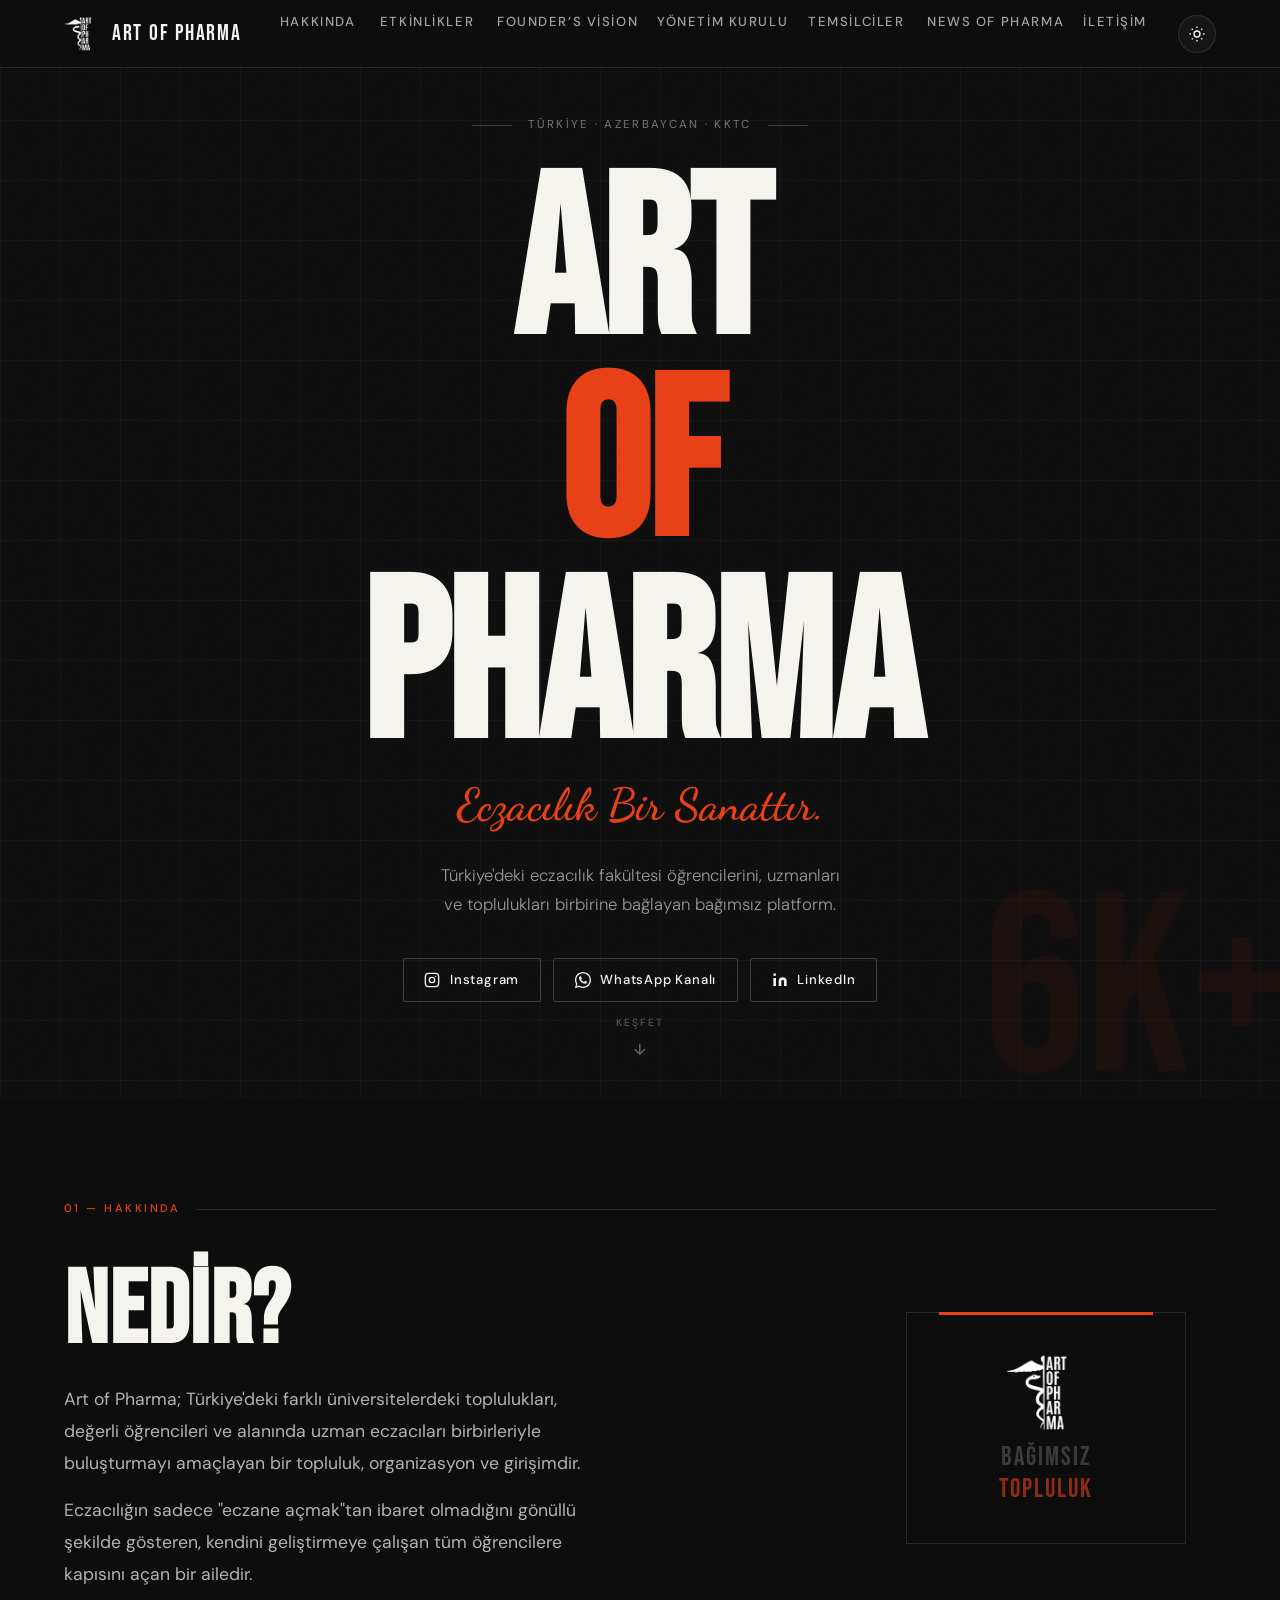
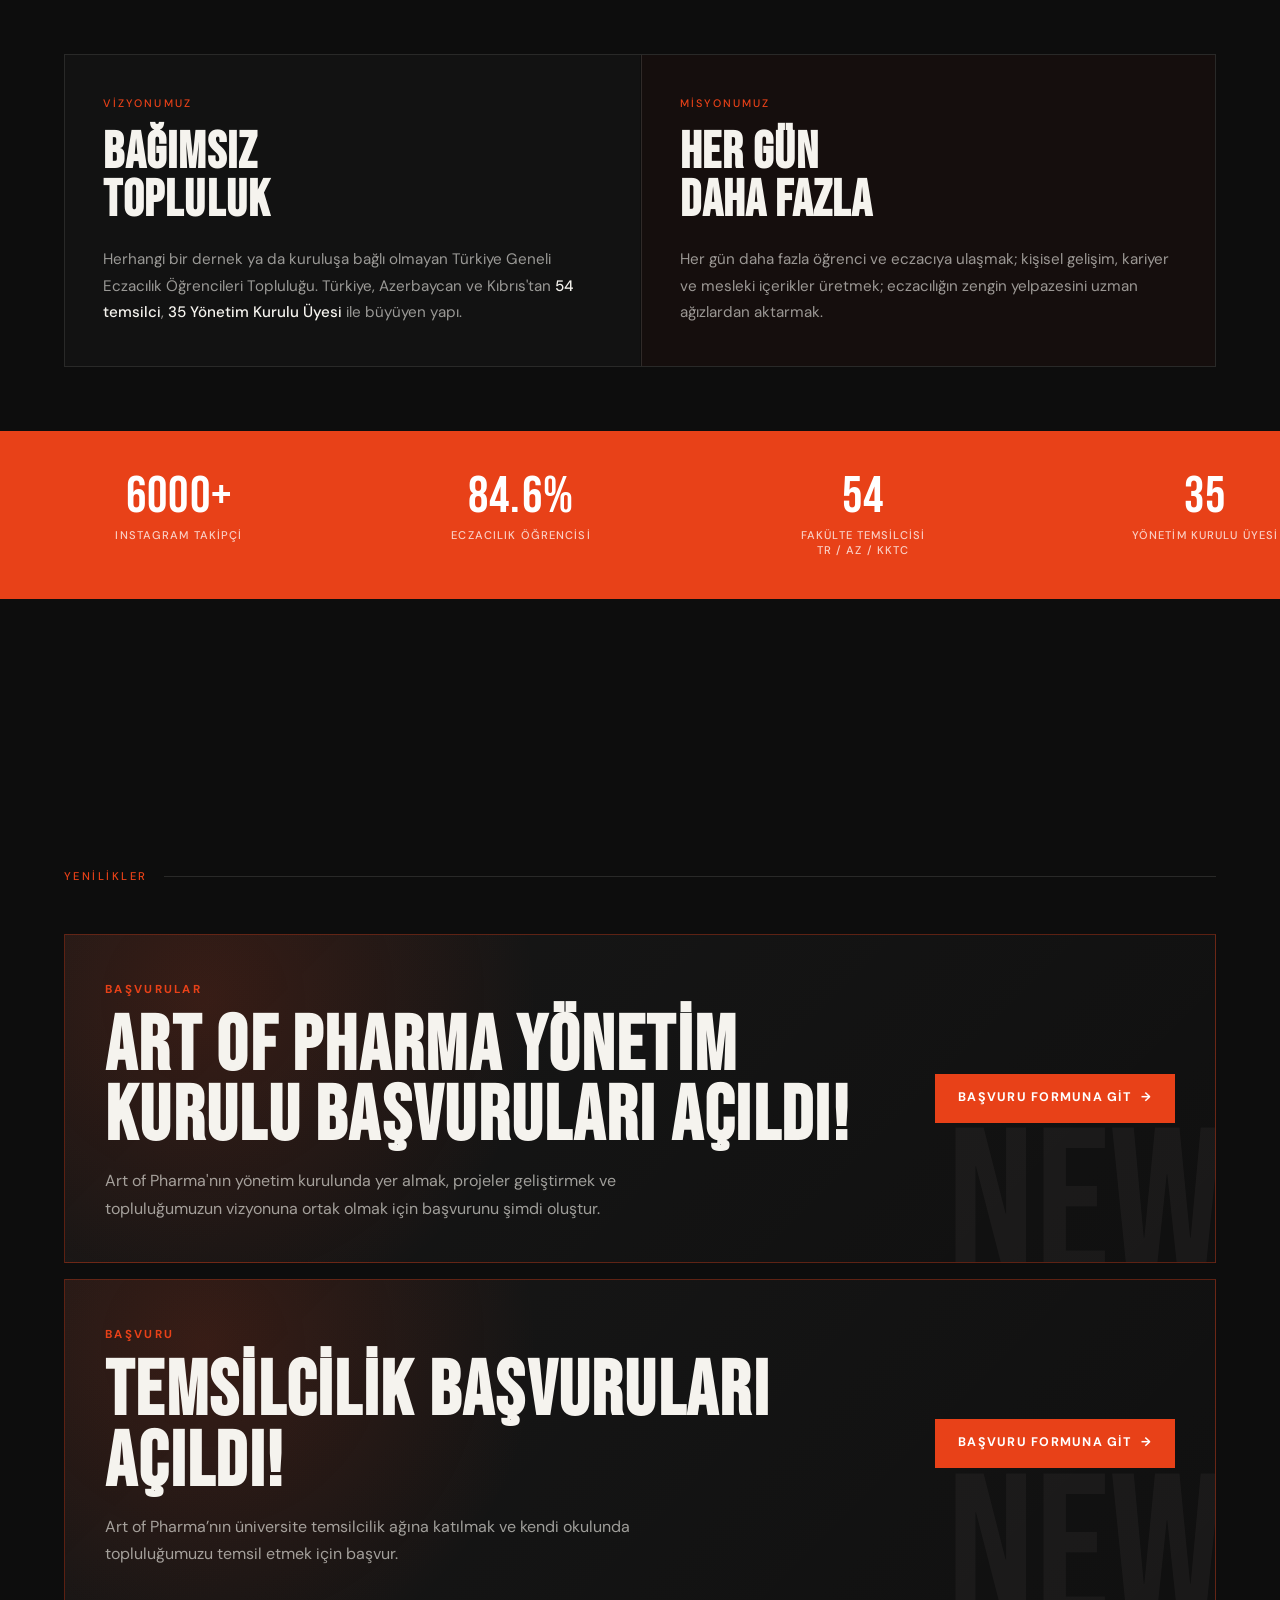
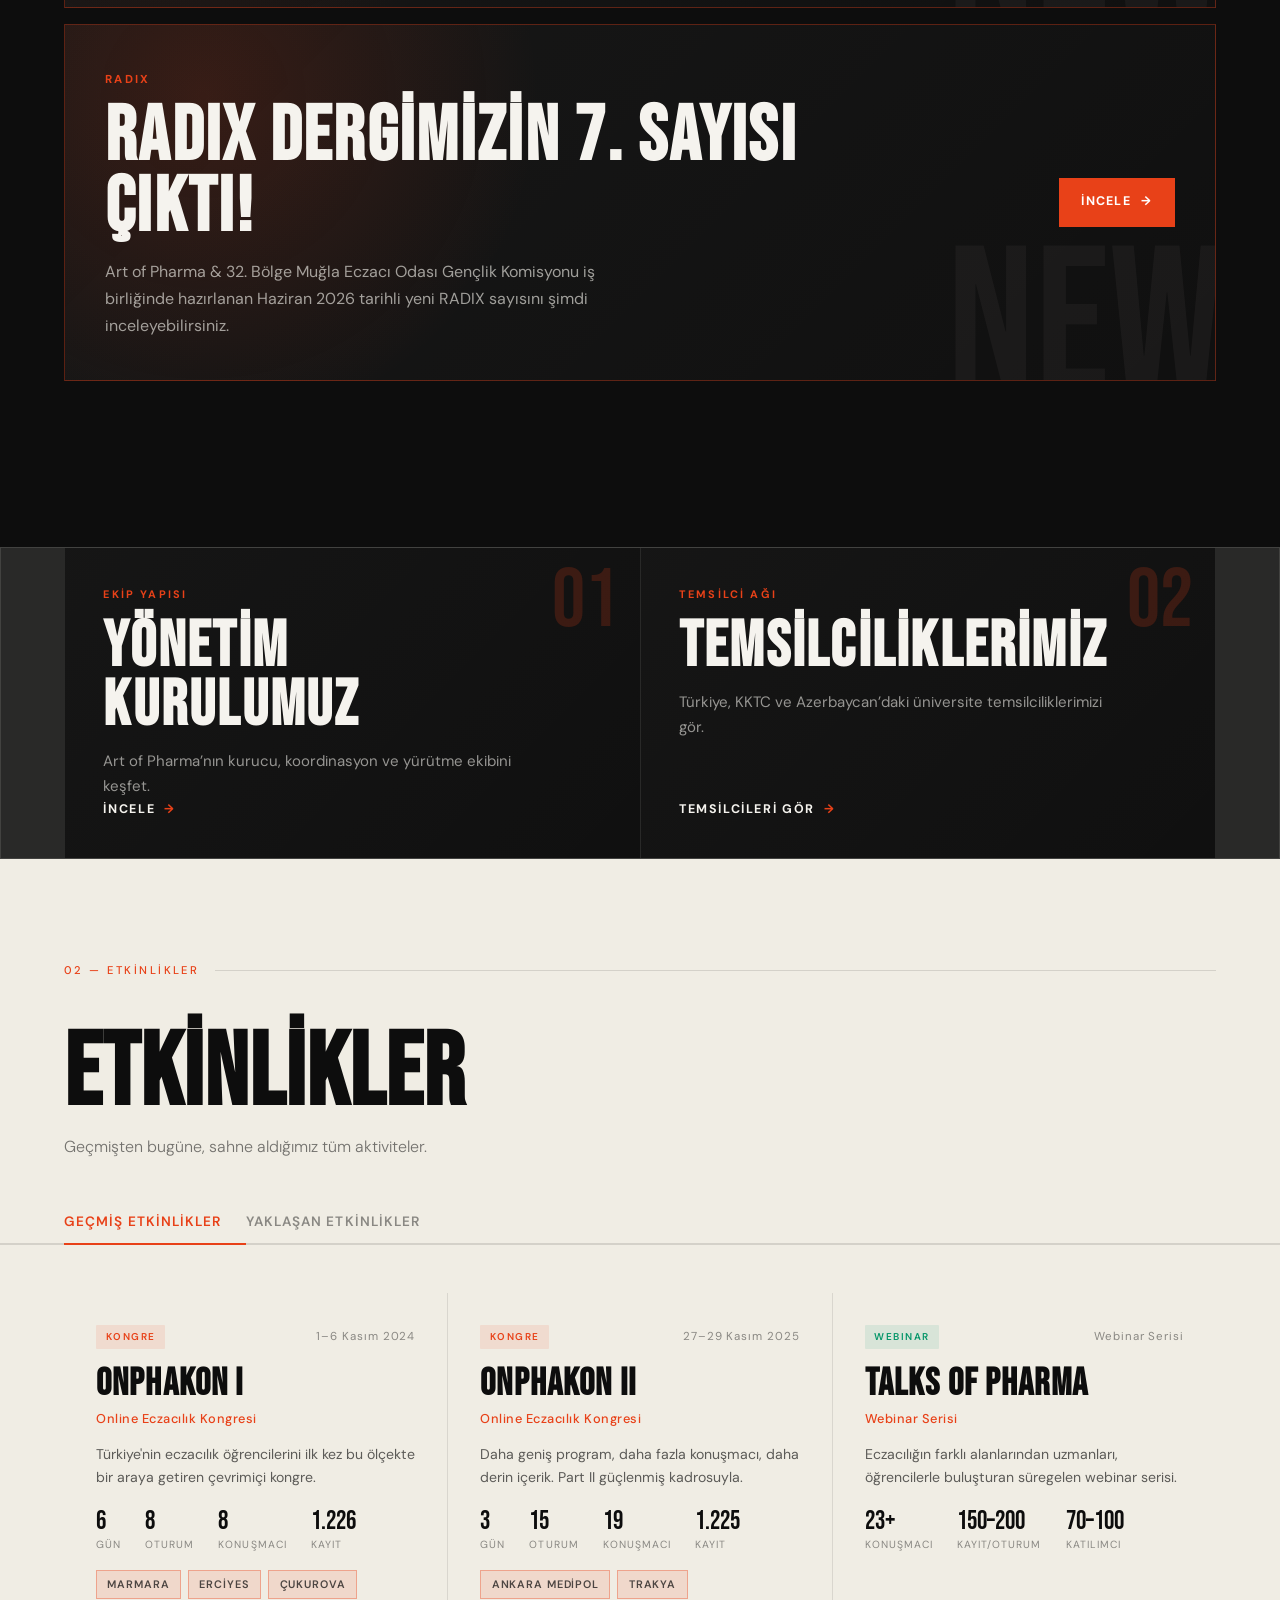
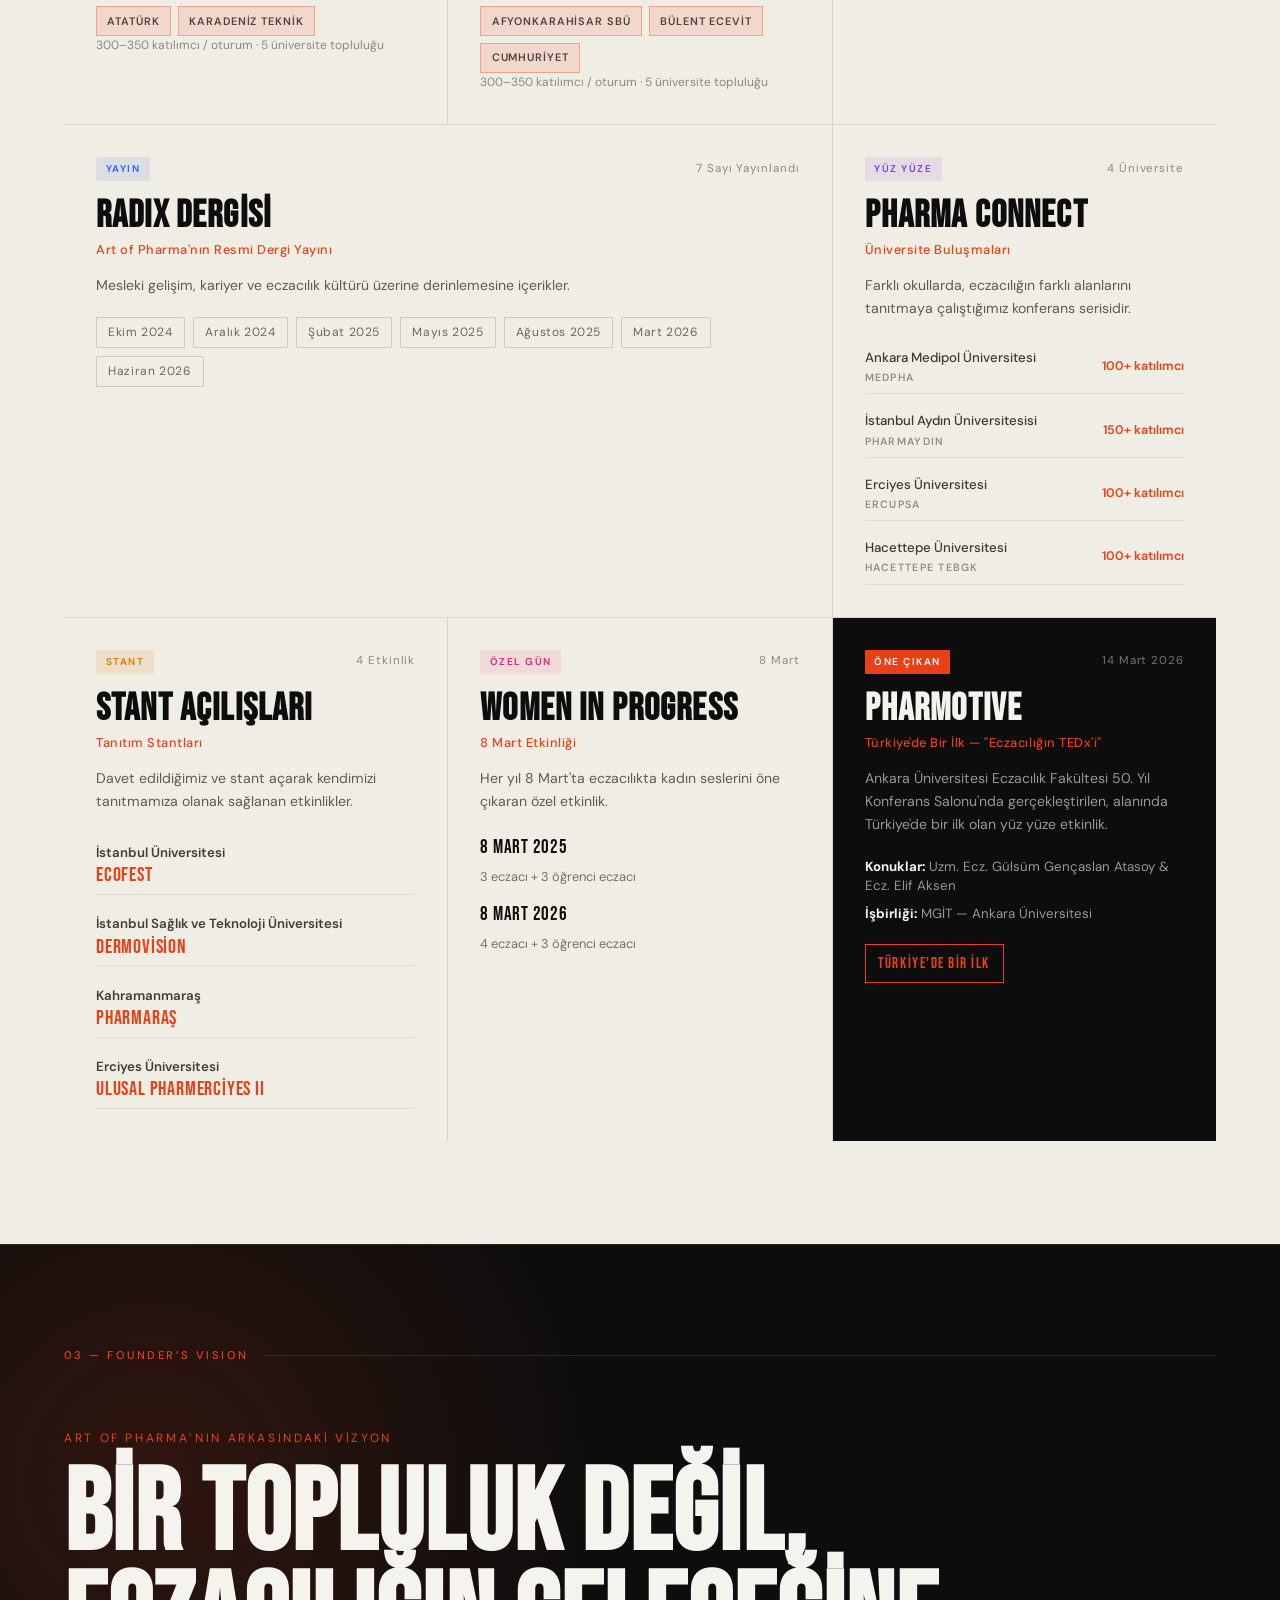
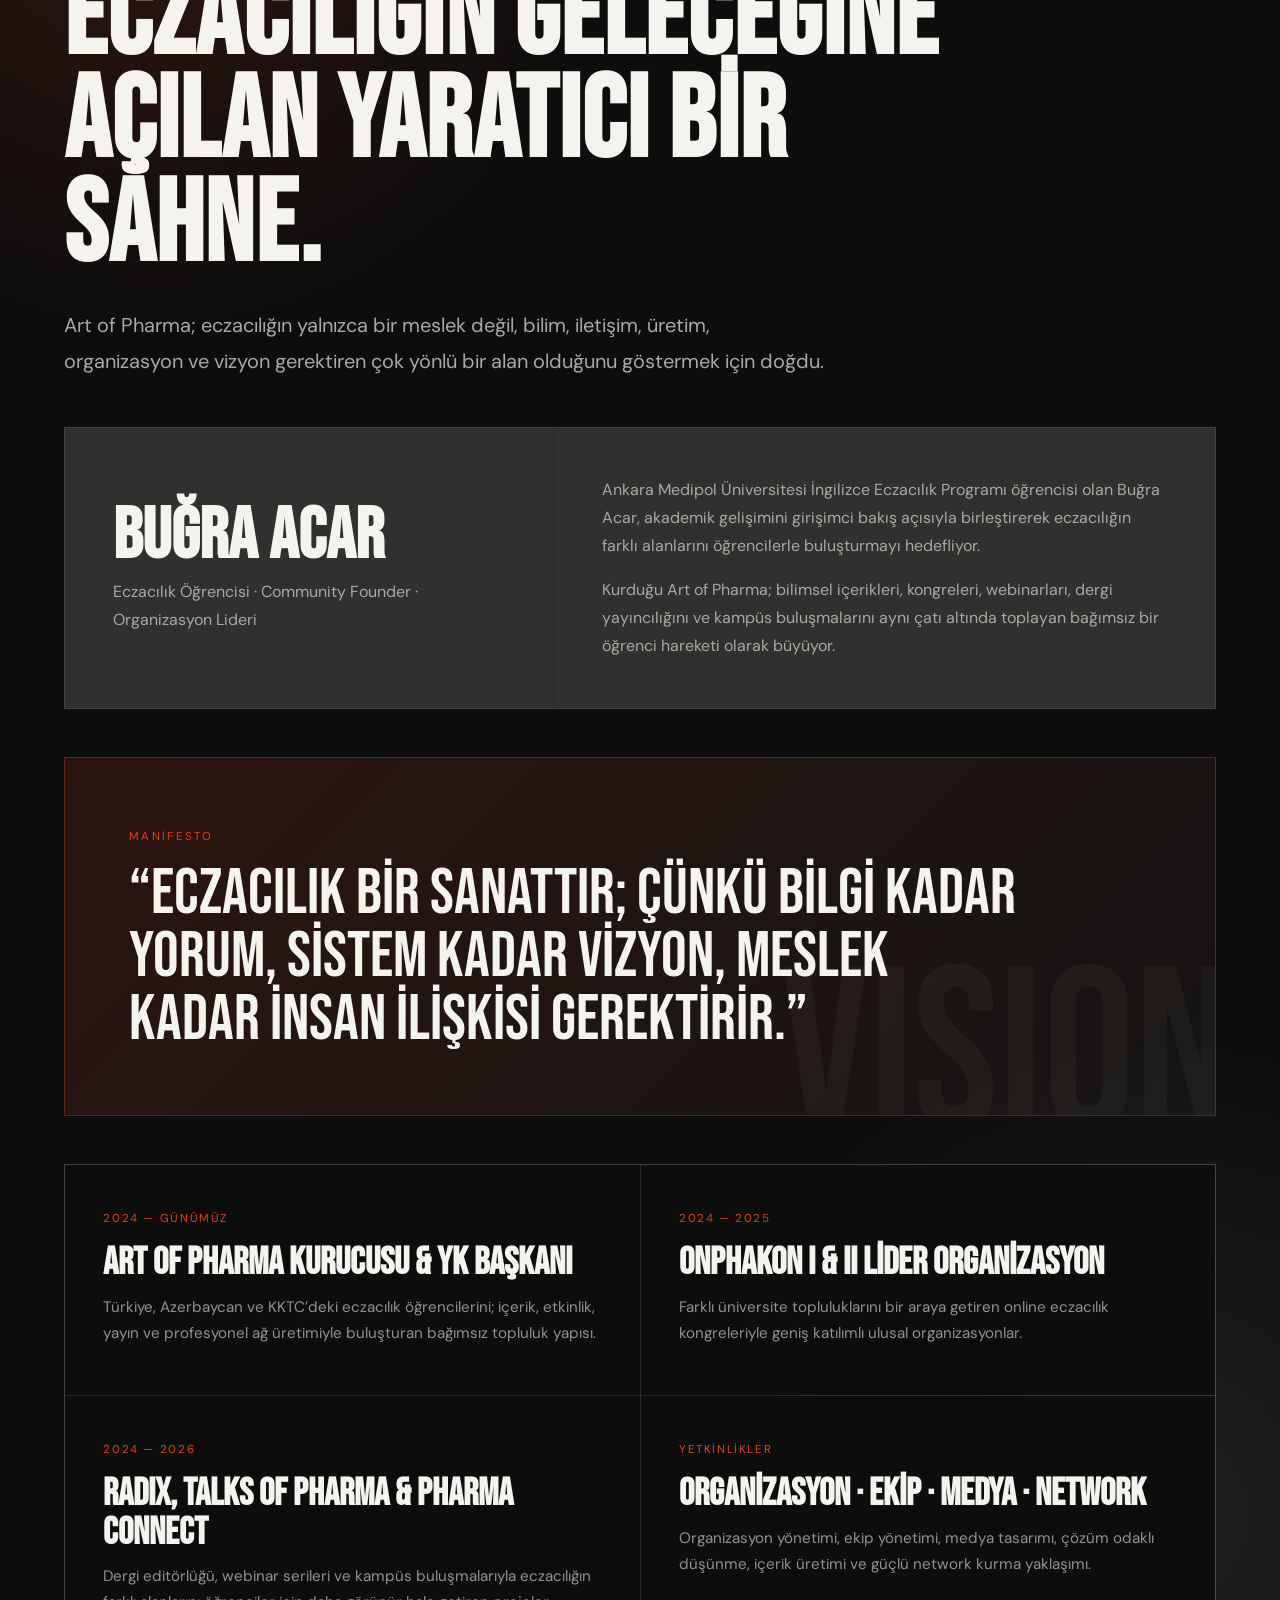
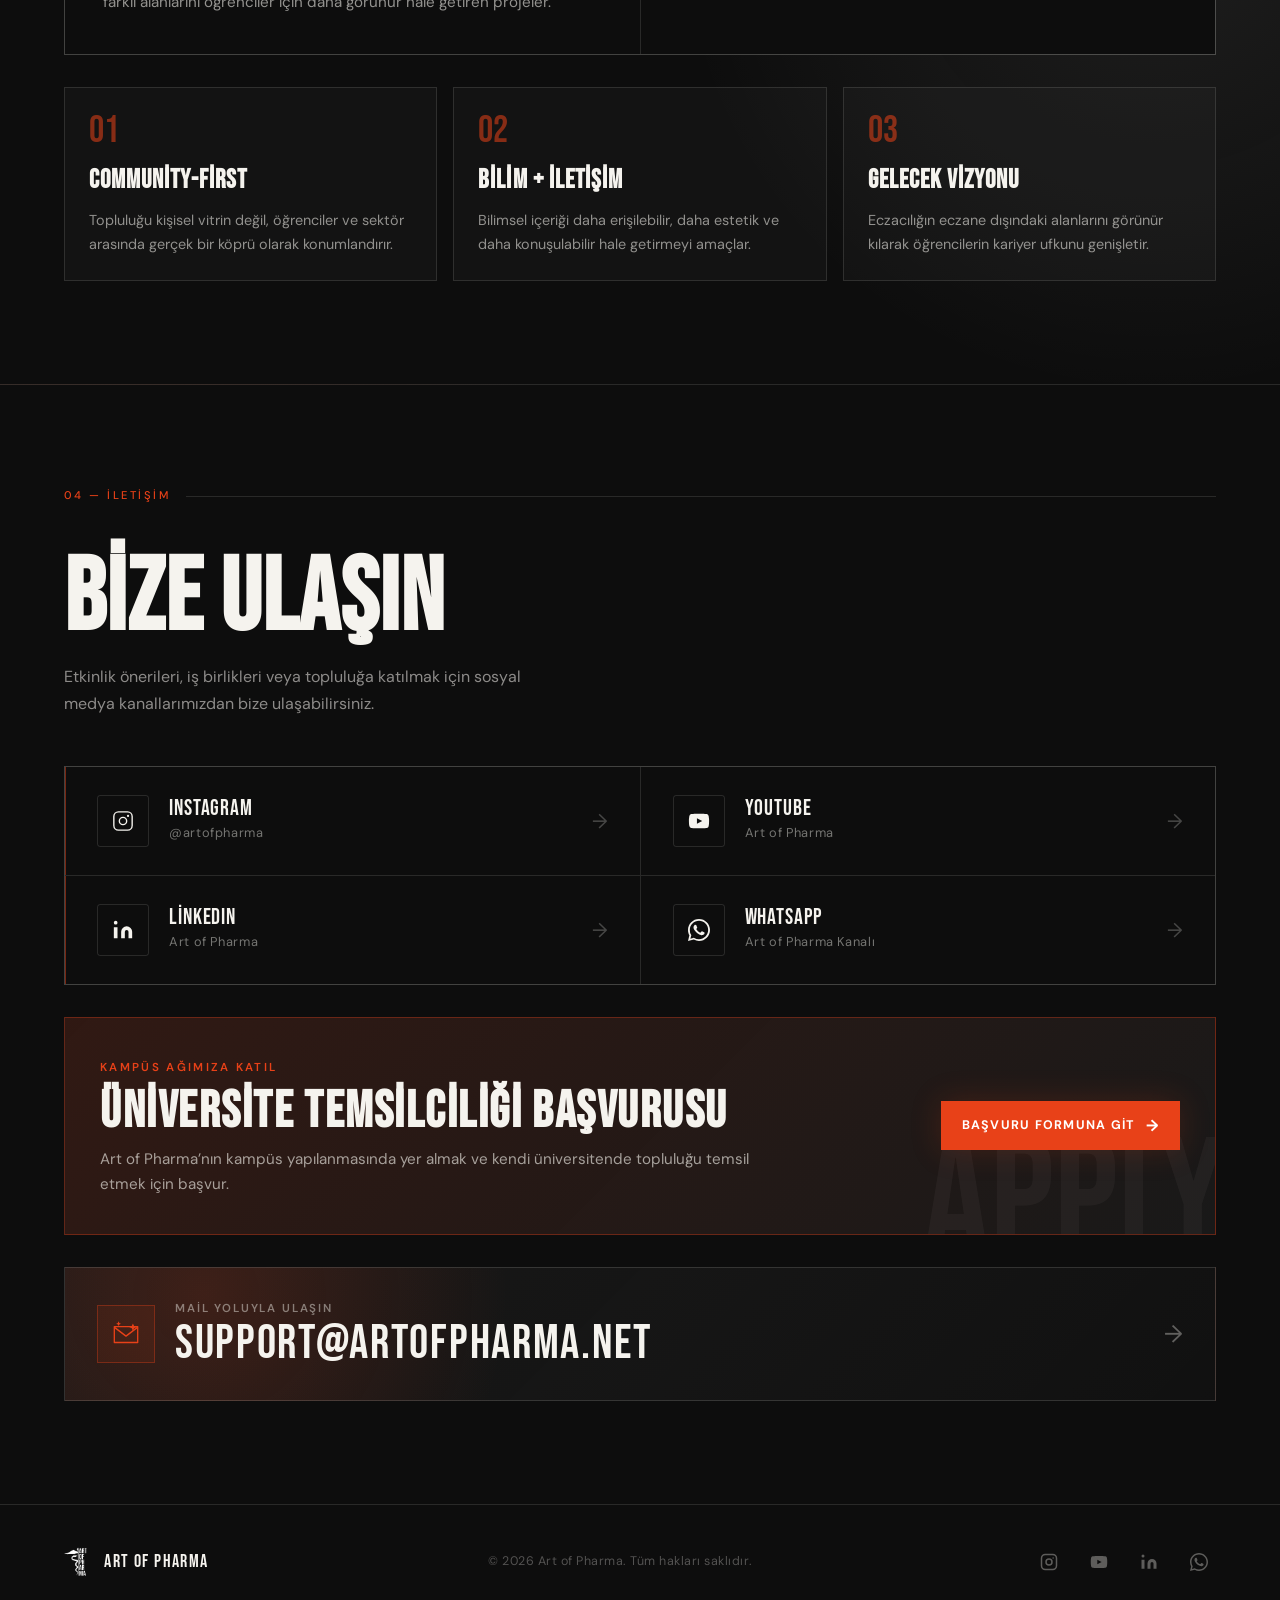
==== index.html @ 30b9afcc "Add News of Pharma to navigation" ====
<!DOCTYPE html>
<html lang="tr">
<head>
  <meta charset="UTF-8" />
  <meta name="viewport" content="width=device-width, initial-scale=1.0" />
  <title>Art of Pharma — Eczacılığın Sanatı</title>
  <link rel="icon" type="image/png" href="favicon AoP.png">
  <meta name="description" content="Türkiye'deki eczacılık fakültesi öğrencilerini, uzmanları ve toplulukları birbirine bağlayan bağımsız platform." />

  <!-- Open Graph -->
  <meta property="og:title" content="Art of Pharma — Eczacılığın Sanatı" />
  <meta property="og:description" content="Türkiye'deki eczacılık fakültesi öğrencilerini, uzmanları ve toplulukları birbirine bağlayan bağımsız platform." />
  <meta property="og:type" content="website" />
  <meta property="og:image" content="<!-- BURAYA OG IMAGE URL GİRİN -->" />
  <meta property="og:url" content="<!-- BURAYA SITE URL GİRİN -->" />
  <meta name="twitter:card" content="summary_large_image" />

  <!-- Google Fonts Preconnect -->
  <link rel="preconnect" href="https://fonts.googleapis.com" />
  <link rel="preconnect" href="https://fonts.gstatic.com" crossorigin />
  <link
    href="https://fonts.googleapis.com/css2?family=Bebas+Neue&family=DM+Sans:ital,opsz,wght@0,9..40,300;0,9..40,400;0,9..40,500;0,9..40,600;1,9..40,400&family=Dancing+Script:wght@600;700&display=swap"
    rel="stylesheet"
  />

  <link rel="stylesheet" href="style.css" />
</head>
<body>

  <!-- ═══════════════════════════════════════
       STICKY NAVIGATION
  ═══════════════════════════════════════ -->
  <header class="site-header" id="site-header">
    <nav class="nav-container" aria-label="Ana navigasyon">
      <!-- Logo -->
      <a href="#hero" class="nav-logo" aria-label="Art of Pharma Ana Sayfa">
        <img src="logo.png" alt="Art of Pharma logo" class="logo-icon" />
        <span class="logo-text">ART OF PHARMA</span>
      </a>

      <!-- Desktop Nav Links -->
      <ul class="nav-links" role="list">
        <li><a href="#hakkinda" class="nav-link" data-section="hakkinda">Hakkında</a></li>
        <li><a href="#etkinlikler" class="nav-link" data-section="etkinlikler">Etkinlikler</a></li>
        <li><a href="#founders-vision" class="nav-link" data-section="founders-vision">Founder’s Vision</a></li>
        <li><a href="yonetim-kurulu.html" class="nav-link">Yönetim Kurulu</a></li>
        <li><a href="temsilciler.html" class="nav-link">Temsilciler</a></li>
        <li><a href="news-of-pharma.html" class="nav-link">News of Pharma</a></li>
        <li><a href="#iletisim" class="nav-link" data-section="iletisim">İletişim</a></li>
      </ul>

      <!-- Hamburger -->
      <button class="hamburger" id="hamburger" aria-label="Menüyü aç/kapat" aria-expanded="false" aria-controls="mobile-menu">
        <span class="hamburger-line"></span>
        <span class="hamburger-line"></span>
        <span class="hamburger-line"></span>
      </button>
    </nav>

    <!-- Mobile Menu -->
    <div class="mobile-menu" id="mobile-menu" role="dialog" aria-label="Mobil menü" aria-hidden="true">
      <ul class="mobile-nav-links" role="list">
        <li><a href="#hakkinda" class="mobile-nav-link">Hakkında</a></li>
        <li><a href="#etkinlikler" class="mobile-nav-link">Etkinlikler</a></li>
        <li><a href="#founders-vision" class="mobile-nav-link">Founder’s Vision</a></li>
        <li><a href="yonetim-kurulu.html" class="mobile-nav-link">Yönetim Kurulu</a></li>
        <li><a href="temsilciler.html" class="mobile-nav-link">Temsilciler</a></li>
        <li><a href="news-of-pharma.html" class="mobile-nav-link">News of Pharma</a></li>
        <li><a href="#iletisim" class="mobile-nav-link">İletişim</a></li>
      </ul>
      <div class="mobile-social">
        <a href="https://www.instagram.com/artofpharma?igsh=MXAzMHFhNjY0azV0Zw%3D%3D&utm_source=qr" class="mobile-social-link" target="_blank" rel="noopener noreferrer" aria-label="Instagram">
          <svg viewBox="0 0 24 24" fill="none" stroke="currentColor" stroke-width="2" aria-hidden="true"><rect x="2" y="2" width="20" height="20" rx="5" ry="5"/><circle cx="12" cy="12" r="4"/><circle cx="17.5" cy="6.5" r="1" fill="currentColor" stroke="none"/></svg>
        </a>
        <a href="https://www.linkedin.com/in/artofpharma?utm_source=share_via&utm_content=profile&utm_medium=member_ios" class="mobile-social-link" target="_blank" rel="noopener noreferrer" aria-label="LinkedIn">
          <svg viewBox="0 0 24 24" fill="currentColor" aria-hidden="true"><path d="M16 8a6 6 0 016 6v7h-4v-7a2 2 0 00-2-2 2 2 0 00-2 2v7h-4v-7a6 6 0 016-6zM2 9h4v12H2z"/><circle cx="4" cy="4" r="2"/></svg>
        </a>
        <a href="https://whatsapp.com/channel/0029Vb5EkwT5kg78F74vLk1h" class="mobile-social-link" target="_blank" rel="noopener noreferrer" aria-label="WhatsApp">
          <svg viewBox="0 0 24 24" fill="currentColor" aria-hidden="true"><path d="M17.472 14.382c-.297-.149-1.758-.867-2.03-.967-.273-.099-.471-.148-.67.15-.197.297-.767.966-.94 1.164-.173.199-.347.223-.644.075-.297-.15-1.255-.463-2.39-1.475-.883-.788-1.48-1.761-1.653-2.059-.173-.297-.018-.458.13-.606.134-.133.298-.347.446-.52.149-.174.198-.298.298-.497.099-.198.05-.371-.025-.52-.075-.149-.669-1.612-.916-2.207-.242-.579-.487-.5-.669-.51-.173-.008-.371-.01-.57-.01-.198 0-.52.074-.792.372-.272.297-1.04 1.016-1.04 2.479 0 1.462 1.065 2.875 1.213 3.074.149.198 2.096 3.2 5.077 4.487.709.306 1.262.489 1.694.625.712.227 1.36.195 1.871.118.571-.085 1.758-.719 2.006-1.413.248-.694.248-1.289.173-1.413-.074-.124-.272-.198-.57-.347z"/><path d="M12 0C5.373 0 0 5.373 0 12c0 2.127.558 4.122 1.532 5.855L0 24l6.335-1.652A11.954 11.954 0 0012 24c6.627 0 12-5.373 12-12S18.627 0 12 0zm0 22c-1.885 0-3.652-.49-5.187-1.346l-.371-.22-3.862 1.008 1.028-3.752-.241-.386A9.96 9.96 0 012 12C2 6.477 6.477 2 12 2s10 4.477 10 10-4.477 10-10 10z"/></svg>
        </a>
      </div>
    </div>
  </header>

  <main>

    <!-- ═══════════════════════════════════════
         HERO
    ═══════════════════════════════════════ -->
    <section class="hero" id="hero" aria-label="Hero bölümü">
      <div class="hero-bg-grid" aria-hidden="true"></div>
      <div class="hero-noise" aria-hidden="true"></div>

      <div class="hero-content">
        <div class="hero-eyebrow fade-in-up" style="--delay: 0.1s">
          <span class="hero-eyebrow-line" aria-hidden="true"></span>
          <span>Türkiye · Azerbaycan · KKTC</span>
          <span class="hero-eyebrow-line" aria-hidden="true"></span>
        </div>

        <div class="hero-title-wrap">
          <h1 class="hero-title fade-in-up" style="--delay: 0.25s">
            <span class="hero-title-line">ART</span>
            <span class="hero-title-line hero-title-accent">OF</span>
            <span class="hero-title-line">PHARMA</span>
          </h1>
          <p class="hero-script fade-in-up" style="--delay: 0.45s" aria-label="Tagline: Eczacılık Bir Sanattır.">
            Eczacılık Bir Sanattır.
          </p>
        </div>

        <p class="hero-desc fade-in-up" style="--delay: 0.6s">
          Türkiye'deki eczacılık fakültesi öğrencilerini, uzmanları<br class="desktop-only" />
          ve toplulukları birbirine bağlayan bağımsız platform.
        </p>

        <div class="hero-socials fade-in-up" style="--delay: 0.75s">
          <a href="https://www.instagram.com/artofpharma?igsh=MXAzMHFhNjY0azV0Zw%3D%3D&utm_source=qr" class="social-btn" target="_blank" rel="noopener noreferrer" aria-label="Instagram — @artofpharma">
            <svg viewBox="0 0 24 24" fill="none" stroke="currentColor" stroke-width="2" aria-hidden="true"><rect x="2" y="2" width="20" height="20" rx="5" ry="5"/><circle cx="12" cy="12" r="4"/><circle cx="17.5" cy="6.5" r="1" fill="currentColor" stroke="none"/></svg>
            <span>Instagram</span>
          </a>
          <a href="https://whatsapp.com/channel/0029Vb5EkwT5kg78F74vLk1h" class="social-btn" target="_blank" rel="noopener noreferrer" aria-label="WhatsApp Kanalı">
            <svg viewBox="0 0 24 24" fill="currentColor" aria-hidden="true"><path d="M17.472 14.382c-.297-.149-1.758-.867-2.03-.967-.273-.099-.471-.148-.67.15-.197.297-.767.966-.94 1.164-.173.199-.347.223-.644.075-.297-.15-1.255-.463-2.39-1.475-.883-.788-1.48-1.761-1.653-2.059-.173-.297-.018-.458.13-.606.134-.133.298-.347.446-.52.149-.174.198-.298.298-.497.099-.198.05-.371-.025-.52-.075-.149-.669-1.612-.916-2.207-.242-.579-.487-.5-.669-.51-.173-.008-.371-.01-.57-.01-.198 0-.52.074-.792.372-.272.297-1.04 1.016-1.04 2.479 0 1.462 1.065 2.875 1.213 3.074.149.198 2.096 3.2 5.077 4.487.709.306 1.262.489 1.694.625.712.227 1.36.195 1.871.118.571-.085 1.758-.719 2.006-1.413.248-.694.248-1.289.173-1.413-.074-.124-.272-.198-.57-.347z"/><path d="M12 0C5.373 0 0 5.373 0 12c0 2.127.558 4.122 1.532 5.855L0 24l6.335-1.652A11.954 11.954 0 0012 24c6.627 0 12-5.373 12-12S18.627 0 12 0zm0 22c-1.885 0-3.652-.49-5.187-1.346l-.371-.22-3.862 1.008 1.028-3.752-.241-.386A9.96 9.96 0 012 12C2 6.477 6.477 2 12 2s10 4.477 10 10-4.477 10-10 10z"/></svg>
            <span>WhatsApp Kanalı</span>
          </a>
          <a href="https://www.linkedin.com/in/artofpharma?utm_source=share_via&utm_content=profile&utm_medium=member_ios" class="social-btn" target="_blank" rel="noopener noreferrer" aria-label="LinkedIn — Art of Pharma">
            <svg viewBox="0 0 24 24" fill="currentColor" aria-hidden="true"><path d="M16 8a6 6 0 016 6v7h-4v-7a2 2 0 00-2-2 2 2 0 00-2 2v7h-4v-7a6 6 0 016-6zM2 9h4v12H2z"/><circle cx="4" cy="4" r="2"/></svg>
            <span>LinkedIn</span>
          </a>
        </div>
      </div>

      <!-- Scroll indicator -->
      <a href="#hakkinda" class="scroll-indicator" aria-label="Aşağı kaydır">
        <span class="scroll-text">KEŞFET</span>
        <svg class="scroll-arrow" viewBox="0 0 24 24" fill="none" stroke="currentColor" stroke-width="2" aria-hidden="true">
          <path d="M12 5v14M5 12l7 7 7-7"/>
        </svg>
      </a>

      <!-- Decorative number -->
      <span class="hero-deco-number" aria-hidden="true">6K+</span>
    </section>


    <!-- ═══════════════════════════════════════
         HAKKINDA
    ═══════════════════════════════════════ -->
    <section class="section hakkinda" id="hakkinda" aria-label="Hakkında bölümü">

      <!-- Section label -->
      <div class="section-label reveal">
        <span class="section-label-text">01 — HAKKINDA</span>
        <span class="section-label-line" aria-hidden="true"></span>
      </div>

      <!-- Nedir? -->
      <div class="nedir-block reveal">
        <div class="nedir-text-col">
          <h2 class="section-heading">NEDİR?</h2>
          <p class="nedir-body">
            Art of Pharma; Türkiye'deki farklı üniversitelerdeki toplulukları, değerli öğrencileri ve alanında uzman eczacıları birbirleriyle buluşturmayı amaçlayan bir topluluk, organizasyon ve girişimdir.
          </p>
          <p class="nedir-body">
            Eczacılığın sadece "eczane açmak"tan ibaret olmadığını gönüllü şekilde gösteren, kendini geliştirmeye çalışan tüm öğrencilere kapısını açan bir ailedir.
          </p>
        </div>
        <div class="nedir-deco-col" aria-hidden="true">
          <div class="nedir-deco-box">
            <img src="logo.png" alt="Art of Pharma logo" class="nedir-caduceus-large" />
            <div class="nedir-deco-word">BAĞIMSIZ</div>
            <div class="nedir-deco-word nedir-deco-word--accent">TOPLULUK</div>
          </div>
        </div>
      </div>

      <!-- Vizyon & Misyon -->
      <div class="vm-block reveal">
        <div class="vm-card vm-card--vizyon">
          <div class="vm-card-label">VİZYONUMUZ</div>
          <h3 class="vm-card-heading">Bağımsız<br/>Topluluk</h3>
          <p class="vm-card-body">
            Herhangi bir dernek ya da kuruluşa bağlı olmayan Türkiye Geneli Eczacılık Öğrencileri Topluluğu. Türkiye, Azerbaycan ve Kıbrıs'tan <strong>54 temsilci</strong>, <strong>35 Yönetim Kurulu Üyesi</strong> ile büyüyen yapı.
          </p>
        </div>
        <div class="vm-card vm-card--misyon">
          <div class="vm-card-label">MİSYONUMUZ</div>
          <h3 class="vm-card-heading">Her Gün<br/>Daha Fazla</h3>
          <p class="vm-card-body">
            Her gün daha fazla öğrenci ve eczacıya ulaşmak; kişisel gelişim, kariyer ve mesleki içerikler üretmek; eczacılığın zengin yelpazesini uzman ağızlardan aktarmak.
          </p>
        </div>
      </div>

      <!-- Stats Bar -->
      <div class="stats-bar reveal" aria-label="İstatistikler">
  <div class="stats-marquee">
    <div class="stats-set">
      <div class="stat-item">
        <span class="stat-number" data-target="6000" data-suffix="+">0</span>
        <span class="stat-label">Instagram Takipçi</span>
      </div>
      <div class="stat-divider" aria-hidden="true"></div>

      <div class="stat-item">
        <span class="stat-number" data-target="84.6" data-suffix="%" data-decimal="1">0</span>
        <span class="stat-label">Eczacılık Öğrencisi</span>
      </div>
      <div class="stat-divider" aria-hidden="true"></div>

      <div class="stat-item">
        <span class="stat-number" data-target="54" data-suffix="">0</span>
        <span class="stat-label">Fakülte Temsilcisi<br>TR / AZ / KKTC</span>
      </div>
      <div class="stat-divider" aria-hidden="true"></div>

      <div class="stat-item">
        <span class="stat-number" data-target="35" data-suffix="">0</span>
        <span class="stat-label">Yönetim Kurulu Üyesi</span>
      </div>
      <div class="stat-divider" aria-hidden="true"></div>

      <div class="stat-item">
        <span class="stat-number" data-target="50" data-suffix="+">0</span>
        <span class="stat-label">Ağırladığımız Konuşmacılar</span>
      </div>
      <div class="stat-divider" aria-hidden="true"></div>

      <div class="stat-item">
        <span class="stat-number" data-target="6" data-suffix="">0</span>
        <span class="stat-label">RADIX Dergi Sayısı</span>
      </div>
      <div class="stat-divider" aria-hidden="true"></div>

      <div class="stat-item">
        <span class="stat-number" data-target="30" data-suffix="+">0</span>
        <span class="stat-label">Anlaştığımız Markalar</span>
      </div>
      <div class="stat-divider" aria-hidden="true"></div>
    </div>

    <div class="stats-set" aria-hidden="true">
      <div class="stat-item">
        <span class="stat-number">6000+</span>
        <span class="stat-label">Instagram Takipçi</span>
      </div>
      <div class="stat-divider" aria-hidden="true"></div>

      <div class="stat-item">
        <span class="stat-number">84.6%</span>
        <span class="stat-label">Eczacılık Öğrencisi</span>
      </div>
      <div class="stat-divider" aria-hidden="true"></div>

      <div class="stat-item">
        <span class="stat-number">54</span>
        <span class="stat-label">Üniversite Temsilcisi<br>TR / AZ / KKTC</span>
      </div>
      <div class="stat-divider" aria-hidden="true"></div>

      <div class="stat-item">
        <span class="stat-number">34</span>
        <span class="stat-label">Yönetim Kurulu Üyesi</span>
      </div>
      <div class="stat-divider" aria-hidden="true"></div>

      <div class="stat-item">
        <span class="stat-number">60+</span>
        <span class="stat-label">Ağırladığımız Konuşmacılar</span>
      </div>
      <div class="stat-divider" aria-hidden="true"></div>

      <div class="stat-item">
        <span class="stat-number">7</span>
        <span class="stat-label">RADIX Dergi Sayısı</span>
      </div>
      <div class="stat-divider" aria-hidden="true"></div>

      <div class="stat-item">
        <span class="stat-number">30+</span>
        <span class="stat-label">Anlaştığımız Markalar</span>
      </div>
      <div class="stat-divider" aria-hidden="true"></div>
    </div>
  </div>
</div>

    </section>

<!-- Yenilikler -->
<section class="section yenilikler" id="yenilikler">
  <div class="section-label reveal">
    <span class="section-label-text">YENİLİKLER</span>
    <span class="section-label-line" aria-hidden="true"></span>
  </div>
  <div class="yenilik-card reveal">

  <div class="yenilik-copy">

    <span class="yenilik-badge">BAŞVURULAR</span>

    <h2>Art of Pharma Yönetim Kurulu Başvuruları Açıldı!</h2>

    <p>
      Art of Pharma'nın yönetim kurulunda yer almak, projeler geliştirmek ve topluluğumuzun vizyonuna ortak olmak için başvurunu şimdi oluştur.
    </p>

  </div>

  <a
    href="https://forms.gle/PCfxF9huV74SNFHd6"
    class="yenilik-btn"
    target="_blank"
    rel="noopener noreferrer"
  >
    Başvuru Formuna Git
    <span aria-hidden="true">→</span>
  </a>

</div>
  <div class="yenilik-card reveal">
  <div class="yenilik-copy">
    <span class="yenilik-badge">BAŞVURU</span>
    <h2>Temsilcilik Başvuruları Açıldı!</h2>
    <p>
      Art of Pharma’nın üniversite temsilcilik ağına katılmak ve kendi okulunda topluluğumuzu temsil etmek için başvur.
    </p>
  </div>

  <a
    href="https://forms.gle/fNePJNgjcEmhj9Sg9"
    class="yenilik-btn"
    target="_blank"
    rel="noopener noreferrer"
  >
    Başvuru Formuna Git
    <span aria-hidden="true">→</span>
  </a>
</div>

  <div class="yenilik-card reveal">
    <div class="yenilik-copy">
      <span class="yenilik-badge">RADIX</span>
      <h2>RADIX Dergimizin 7. Sayısı Çıktı!</h2>
      <p>
        Art of Pharma & 32. Bölge Muğla Eczacı Odası Gençlik Komisyonu iş birliğinde hazırlanan Haziran 2026 tarihli yeni RADIX sayısını şimdi inceleyebilirsiniz.
      </p>
    </div>

    <a
      href="https://online.fliphtml5.com/kifds/rkso/"
      class="yenilik-btn"
      target="_blank"
      rel="noopener noreferrer"
    >
      İncele
      <span aria-hidden="true">→</span>
    </a>
  </div>
</section>

    <!-- ═══════════════════════════════════════
         ETKİNLİKLER
    ═══════════════════════════════════════ -->

    <div class="home-directory-links reveal" aria-label="Art of Pharma sayfa yönlendirmeleri">
      <a href="yonetim-kurulu.html" class="directory-card">
        <span class="directory-index">01</span>
        <div class="directory-copy">
          <p class="directory-kicker">Ekip Yapısı</p>
          <h3>Yönetim Kurulumuz</h3>
          <p>Art of Pharma’nın kurucu, koordinasyon ve yürütme ekibini keşfet.</p>
        </div>
        <strong class="directory-action">İncele <span>→</span></strong>
      </a>

      <a href="temsilciler.html" class="directory-card">
        <span class="directory-index">02</span>
        <div class="directory-copy">
          <p class="directory-kicker">Temsilci Ağı</p>
          <h3>Temsilciliklerimiz</h3>
          <p>Türkiye, KKTC ve Azerbaycan’daki üniversite temsilciliklerimizi gör.</p>
        </div>
        <strong class="directory-action">Temsilcileri Gör <span>→</span></strong>
      </a>
    </div>


    <section class="section etkinlikler" id="etkinlikler" aria-label="Etkinlikler bölümü">

      <div class="section-label reveal">
        <span class="section-label-text">02 — ETKİNLİKLER</span>
        <span class="section-label-line" aria-hidden="true"></span>
      </div>

      <div class="etkinlik-header reveal">
        <h2 class="section-heading">ETKİNLİKLER</h2>
        <p class="section-subheading">Geçmişten bugüne, sahne aldığımız tüm aktiviteler.</p>
      </div>

      <!-- Tab Navigation -->
      <div class="etkinlik-tabs reveal" role="tablist" aria-label="Etkinlik kategorileri">
        <button
          class="etkinlik-tab active"
          id="tab-gecmis"
          role="tab"
          aria-selected="true"
          aria-controls="panel-gecmis"
          data-tab="gecmis"
        >
          Geçmiş Etkinlikler
        </button>
        <button
          class="etkinlik-tab"
          id="tab-yaklaşan"
          role="tab"
          aria-selected="false"
          aria-controls="panel-yaklaşan"
          data-tab="yaklaşan"
        >
          Yaklaşan Etkinlikler
        </button>
      </div>

      <!-- Panel: Geçmiş -->
      <div class="etkinlik-panel active" id="panel-gecmis" role="tabpanel" aria-labelledby="tab-gecmis">
        <div class="etkinlik-grid">

          <!-- ONPHAKON I -->
          <article class="etkinlik-kart reveal" aria-label="ONPHAKON I">
            <div class="kart-header">
              <span class="kart-badge">KONGRE</span>
              <span class="kart-tarih">1–6 Kasım 2024</span>
            </div>
            <h3 class="kart-baslik">ONPHAKON I</h3>
            <p class="kart-alt-baslik">Online Eczacılık Kongresi</p>
            <p class="kart-aciklama">
              Türkiye'nin eczacılık öğrencilerini ilk kez bu ölçekte bir araya getiren çevrimiçi kongre.
            </p>
            <div class="kart-stats">
              <div class="kart-stat">
                <span class="kart-stat-val">6</span>
                <span class="kart-stat-key">Gün</span>
              </div>
              <div class="kart-stat">
                <span class="kart-stat-val">8</span>
                <span class="kart-stat-key">Oturum</span>
              </div>
              <div class="kart-stat">
                <span class="kart-stat-val">8</span>
                <span class="kart-stat-key">Konuşmacı</span>
              </div>
              <div class="kart-stat">
                <span class="kart-stat-val">1.226</span>
                <span class="kart-stat-key">Kayıt</span>
              </div>
            </div>
            <div class="partner-tags">
  <span>Marmara</span>
  <span>Erciyes</span>
  <span>Çukurova</span>
  <span>Atatürk</span>
  <span>Karadeniz Teknik</span>
</div>
            <p class="kart-detail">300–350 katılımcı / oturum · 5 üniversite topluluğu</p>
          </article>

          <!-- ONPHAKON II -->
          <article class="etkinlik-kart reveal" aria-label="ONPHAKON II">
            <div class="kart-header">
              <span class="kart-badge">KONGRE</span>
              <span class="kart-tarih">27–29 Kasım 2025</span>
            </div>
            <h3 class="kart-baslik">ONPHAKON II</h3>
            <p class="kart-alt-baslik">Online Eczacılık Kongresi</p>
            <p class="kart-aciklama">
              Daha geniş program, daha fazla konuşmacı, daha derin içerik. Part II güçlenmiş kadrosuyla.
            </p>
            <div class="kart-stats">
              <div class="kart-stat">
                <span class="kart-stat-val">3</span>
                <span class="kart-stat-key">Gün</span>
              </div>
              <div class="kart-stat">
                <span class="kart-stat-val">15</span>
                <span class="kart-stat-key">Oturum</span>
              </div>
              <div class="kart-stat">
                <span class="kart-stat-val">19</span>
                <span class="kart-stat-key">Konuşmacı</span>
              </div>
              <div class="kart-stat">
                <span class="kart-stat-val">1.225</span>
                <span class="kart-stat-key">Kayıt</span>
              </div>
            </div>
            <div class="partner-tags">
  <span>Ankara Medipol</span>
  <span>Trakya</span>
  <span>Afyonkarahisar SBÜ</span>
  <span>Bülent Ecevit</span>
  <span>Cumhuriyet</span>
</div>
            <p class="kart-detail">300–350 katılımcı / oturum · 5 üniversite topluluğu</p>
          </article>

          <!-- Talks of Pharma -->
          <article class="etkinlik-kart reveal" aria-label="Talks of Pharma">
            <div class="kart-header">
              <span class="kart-badge kart-badge--ongoing">WEBINAR</span>
              <span class="kart-tarih">Webinar Serisi</span>
            </div>
            <h3 class="kart-baslik">TALKS OF PHARMA</h3>
            <p class="kart-alt-baslik">Webinar Serisi</p>
            <p class="kart-aciklama">
              Eczacılığın farklı alanlarından uzmanları, öğrencilerle buluşturan süregelen webinar serisi.
            </p>
            <div class="kart-stats">
              <div class="kart-stat">
                <span class="kart-stat-val">23+</span>
                <span class="kart-stat-key">Konuşmacı</span>
              </div>
              <div class="kart-stat">
                <span class="kart-stat-val">150–200</span>
                <span class="kart-stat-key">Kayıt/Oturum</span>
              </div>
              <div class="kart-stat">
                <span class="kart-stat-val">70–100</span>
                <span class="kart-stat-key">Katılımcı</span>
              </div>
            </div>
          </article>

          <!-- RADIX Dergisi -->
          <article class="etkinlik-kart etkinlik-kart--wide reveal" aria-label="RADIX Dergisi">
            <div class="kart-header">
              <span class="kart-badge kart-badge--yayin">YAYIN</span>
              <span class="kart-tarih">7 Sayı Yayınlandı</span>
            </div>
            <h3 class="kart-baslik">RADIX DERGİSİ</h3>
            <p class="kart-alt-baslik">Art of Pharma'nın Resmi Dergi Yayını</p>
            <p class="kart-aciklama">
              Mesleki gelişim, kariyer ve eczacılık kültürü üzerine derinlemesine içerikler.
            </p>
            <div class="radix-sayilar">
              <a href="https://online.fliphtml5.com/kifds/vsjm/" class="radix-sayi" target="_blank" rel="noopener noreferrer" aria-label="RADIX Ekim 2024 sayısını aç">Ekim 2024</a>
              <a href="https://online.fliphtml5.com/kifds/bjvm/" class="radix-sayi" target="_blank" rel="noopener noreferrer" aria-label="RADIX Aralık 2024 sayısını aç">Aralık 2024</a>
              <a href="https://online.fliphtml5.com/kifds/ggvo/" class="radix-sayi" target="_blank" rel="noopener noreferrer" aria-label="RADIX Şubat 2025 sayısını aç">Şubat 2025</a>
              <a href="https://online.fliphtml5.com/kifds/teim/" class="radix-sayi" target="_blank" rel="noopener noreferrer" aria-label="RADIX Mayıs 2025 sayısını aç">Mayıs 2025</a>
              <a href="https://online.fliphtml5.com/kifds/jjva/" class="radix-sayi" target="_blank" rel="noopener noreferrer" aria-label="RADIX Ağustos 2025 sayısını aç">Ağustos 2025</a>
              <a href="https://online.fliphtml5.com/kifds/djnu/" class="radix-sayi" target="_blank" rel="noopener noreferrer" aria-label="RADIX Mart 2026 sayısını aç">Mart 2026</a>
              <a href="https://online.fliphtml5.com/kifds/rkso/" class="radix-sayi" target="_blank" rel="noopener noreferrer" aria-label="RADIX Haziran 2026 sayısını aç">Haziran 2026</a>
            </div>
          </article>

          <!-- Pharma Connect -->
          <article class="etkinlik-kart reveal" aria-label="Pharma Connect">
            <div class="kart-header">
              <span class="kart-badge kart-badge--yüzyüze">YÜZ YÜZE</span>
              <span class="kart-tarih">4 Üniversite</span>
            </div>
            <h3 class="kart-baslik">PHARMA CONNECT</h3>
            <p class="kart-alt-baslik">Üniversite Buluşmaları</p>
            <p class="kart-aciklama">
              Farklı okullarda, eczacılığın farklı alanlarını tanıtmaya çalıştığımız konferans serisidir.
            </p>
            <div class="pharma-connect-lokasyonlar">
              <div class="lokasyon-item">
                <div class="lokasyon-info">
                  <span class="lokasyon-okul">Ankara Medipol Üniversitesi</span>
                  <span class="lokasyon-kulup">MEDPHA</span>
                </div>
                <span class="lokasyon-sayi">100+ katılımcı</span>
              </div>
              <div class="lokasyon-item">
                <div class="lokasyon-info">
                  <span class="lokasyon-okul">İstanbul Aydın Üniversitesisi</span>
                  <span class="lokasyon-kulup">PharmAydın</span>
                </div>
                <span class="lokasyon-sayi">150+ katılımcı</span>
              </div>
              <div class="lokasyon-item">
                <div class="lokasyon-info">
                  <span class="lokasyon-okul">Erciyes Üniversitesi</span>
                  <span class="lokasyon-kulup">ERCUPSA</span>
                </div>
                <span class="lokasyon-sayi">100+ katılımcı</span>
              </div>
              <div class="lokasyon-item">
                <div class="lokasyon-info">
                  <span class="lokasyon-okul">Hacettepe Üniversitesi</span>
                  <span class="lokasyon-kulup">Hacettepe TEBGK</span>
                </div>
                <span class="lokasyon-sayi">100+ katılımcı</span>
              </div>
            </div>
          </article>

          <!-- Stant Açılışları -->
          <article class="etkinlik-kart reveal" aria-label="Stant Açılışları">
            <div class="kart-header">
              <span class="kart-badge kart-badge--stant">STANT</span>
              <span class="kart-tarih">4 Etkinlik</span>
            </div>
            <h3 class="kart-baslik">STANT AÇILIŞLARI</h3>
            <p class="kart-alt-baslik">Tanıtım Stantları</p>
            <p class="kart-aciklama">
              Davet edildiğimiz ve stant açarak kendimizi tanıtmamıza olanak sağlanan etkinlikler.
            </p>
            <div class="stant-listesi">
              <div class="stant-item">
                <span class="stant-okul">İstanbul Üniversitesi</span>
                <span class="stant-etkinlik">EcoFEST</span>
              </div>
              <div class="stant-item">
                <span class="stant-okul">İstanbul Sağlık ve Teknoloji Üniversitesi</span>
                <span class="stant-etkinlik">DermoVision</span>
              </div>
              <div class="stant-item">
                <span class="stant-okul">Kahramanmaraş</span>
                <span class="stant-etkinlik">PharMaraş</span>
              </div>
              <div class="stant-item">
                <span class="stant-okul">Erciyes Üniversitesi</span>
                <span class="stant-etkinlik">Ulusal PharmErciyes II</span>
              </div>
            </div>
          </article>

          <!-- Women in Progress -->
          <article class="etkinlik-kart reveal" aria-label="Women in Progress">
            <div class="kart-header">
              <span class="kart-badge kart-badge--özel">ÖZEL GÜN</span>
              <span class="kart-tarih">8 Mart</span>
            </div>
            <h3 class="kart-baslik">WOMEN IN PROGRESS</h3>
            <p class="kart-alt-baslik">8 Mart Etkinliği</p>
            <p class="kart-aciklama">
              Her yıl 8 Mart'ta eczacılıkta kadın seslerini öne çıkaran özel etkinlik.
            </p>
            <div class="wip-edisyonlar">
              <div class="wip-edisyon">
                <span class="wip-yil">8 Mart 2025</span>
                <span class="wip-detay">3 eczacı + 3 öğrenci eczacı</span>
              </div>
              <div class="wip-edisyon">
                <span class="wip-yil">8 Mart 2026</span>
                <span class="wip-detay">4 eczacı + 3 öğrenci eczacı</span>
              </div>
            </div>
          </article>

          <!-- Pharmotive -->
          <article class="etkinlik-kart etkinlik-kart--featured reveal" aria-label="Pharmotive">
            <div class="kart-header">
              <span class="kart-badge kart-badge--öne-çıkan">ÖNE ÇIKAN</span>
              <span class="kart-tarih">14 Mart 2026</span>
            </div>
            <h3 class="kart-baslik">PHARMOTIVE</h3>
            <p class="kart-alt-baslik">Türkiye'de Bir İlk — "Eczacılığın TEDx'i"</p>
            <p class="kart-aciklama">
              Ankara Üniversitesi Eczacılık Fakültesi 50. Yıl Konferans Salonu'nda gerçekleştirilen, alanında Türkiye'de bir ilk olan yüz yüze etkinlik.
            </p>
            <div class="pharmotive-detay">
              <div class="pharmotive-item">
                <strong>Konuklar:</strong> Uzm. Ecz. Gülsüm Gençaslan Atasoy &amp; Ecz. Elif Aksen
              </div>
              <div class="pharmotive-item">
                <strong>İşbirliği:</strong> MGİT — Ankara Üniversitesi
              </div>
            </div>
            <div class="pharmotive-tag">TÜRKİYE'DE BİR İLK</div>
          </article>

        </div>
      </div>

      <!-- Panel: Yaklaşan -->
      <div class="etkinlik-panel" id="panel-yaklaşan" role="tabpanel" aria-labelledby="tab-yaklaşan">
        <div class="yaklaşan-empty reveal">
          <div class="yaklaşan-icon" aria-hidden="true">
            <svg viewBox="0 0 64 64" fill="none" xmlns="http://www.w3.org/2000/svg">
              <rect x="8" y="16" width="48" height="40" rx="4" stroke="#E84118" stroke-width="2.5"/>
              <path d="M8 26h48" stroke="#E84118" stroke-width="2.5"/>
              <rect x="20" y="8" width="4" height="12" rx="2" fill="#E84118"/>
              <rect x="40" y="8" width="4" height="12" rx="2" fill="#E84118"/>
              <circle cx="32" cy="42" r="8" stroke="#E84118" stroke-width="2"/>
              <path d="M32 38v5l3 2" stroke="#E84118" stroke-width="2" stroke-linecap="round"/>
            </svg>
          </div>
          <h3 class="yaklaşan-title">YAKINDA DUYURULACAK</h3>
          <p class="yaklaşan-desc">Yeni etkinliklerimiz için sosyal medyamızı takip edin.</p>
          <a href="https://www.instagram.com/artofpharma?igsh=MXAzMHFhNjY0azV0Zw%3D%3D&utm_source=qr" class="btn-primary" target="_blank" rel="noopener noreferrer">
            <svg viewBox="0 0 24 24" fill="none" stroke="currentColor" stroke-width="2" aria-hidden="true"><rect x="2" y="2" width="20" height="20" rx="5" ry="5"/><circle cx="12" cy="12" r="4"/><circle cx="17.5" cy="6.5" r="1" fill="currentColor" stroke="none"/></svg>
            Takipte Kal
          </a>
        </div>

        <!--
        YAKLAŞAN ETKİNLİK KARTI PLACEHOLDER
        Aşağıdaki bloku uncomment edip doldurun:

        <div class="etkinlik-grid">
          <article class="etkinlik-kart reveal">
            <div class="kart-header">
              <span class="kart-badge">ETİKET</span>
              <span class="kart-tarih">TARİH</span>
            </div>
            <h3 class="kart-baslik">ETKİNLİK ADI</h3>
            <p class="kart-alt-baslik">Alt başlık</p>
            <p class="kart-aciklama">Açıklama metni buraya gelecek.</p>
          </article>
        </div>
        -->
      </div>

    </section>



    <!-- ═══════════════════════════════════════
         FOUNDER'S VISION
    ═══════════════════════════════════════ -->
    <section class="section founders-vision" id="founders-vision" aria-label="Founder’s Vision bölümü">
      <div class="section-label reveal">
        <span class="section-label-text">03 — FOUNDER’S VISION</span>
        <span class="section-label-line" aria-hidden="true"></span>
      </div>

      <div class="founder-hero reveal">
        <div class="founder-kicker">Art of Pharma’nın arkasındaki vizyon</div>
        <h2 class="founder-title">Bir topluluk değil, eczacılığın geleceğine açılan yaratıcı bir sahne.</h2>
        <p class="founder-lead">
          Art of Pharma; eczacılığın yalnızca bir meslek değil, bilim, iletişim, üretim, organizasyon ve vizyon gerektiren çok yönlü bir alan olduğunu göstermek için doğdu.
        </p>
      </div>

      <div class="founder-grid reveal">
        <div class="founder-profile-card">
          
          <div>
            <h3>Buğra Acar</h3>
            <p>Eczacılık Öğrencisi · Community Founder · Organizasyon Lideri</p>
          </div>
        </div>

        <div class="founder-story">
          <p>
            Ankara Medipol Üniversitesi İngilizce Eczacılık Programı öğrencisi olan Buğra Acar, akademik gelişimini girişimci bakış açısıyla birleştirerek eczacılığın farklı alanlarını öğrencilerle buluşturmayı hedefliyor.
          </p>
          <p>
            Kurduğu Art of Pharma; bilimsel içerikleri, kongreleri, webinarları, dergi yayıncılığını ve kampüs buluşmalarını aynı çatı altında toplayan bağımsız bir öğrenci hareketi olarak büyüyor.
          </p>
        </div>
      </div>

      <div class="founder-manifesto reveal">
        <span class="founder-manifesto-label">Manifesto</span>
        <p>
          “Eczacılık bir sanattır; çünkü bilgi kadar yorum, sistem kadar vizyon, meslek kadar insan ilişkisi gerektirir.”
        </p>
      </div>

      <div class="founder-timeline reveal" aria-label="Kurucu yolculuğu">
        <div class="founder-timeline-item">
          <span class="founder-year">2024 — Günümüz</span>
          <h3>Art of Pharma Kurucusu &amp; YK Başkanı</h3>
          <p>Türkiye, Azerbaycan ve KKTC’deki eczacılık öğrencilerini; içerik, etkinlik, yayın ve profesyonel ağ üretimiyle buluşturan bağımsız topluluk yapısı.</p>
        </div>
        <div class="founder-timeline-item">
          <span class="founder-year">2024 — 2025</span>
          <h3>ONPHAKON I &amp; II Lider Organizasyon</h3>
          <p>Farklı üniversite topluluklarını bir araya getiren online eczacılık kongreleriyle geniş katılımlı ulusal organizasyonlar.</p>
        </div>
        <div class="founder-timeline-item">
          <span class="founder-year">2024 — 2026</span>
          <h3>RADIX, Talks of Pharma &amp; Pharma Connect</h3>
          <p>Dergi editörlüğü, webinar serileri ve kampüs buluşmalarıyla eczacılığın farklı alanlarını öğrenciler için daha görünür hale getiren projeler.</p>
        </div>
        <div class="founder-timeline-item">
          <span class="founder-year">Yetkinlikler</span>
          <h3>Organizasyon · Ekip · Medya · Network</h3>
          <p>Organizasyon yönetimi, ekip yönetimi, medya tasarımı, çözüm odaklı düşünme, içerik üretimi ve güçlü network kurma yaklaşımı.</p>
        </div>
      </div>

      <div class="founder-highlights reveal">
        <div class="founder-highlight">
          <span>01</span>
          <strong>Community-first</strong>
          <p>Topluluğu kişisel vitrin değil, öğrenciler ve sektör arasında gerçek bir köprü olarak konumlandırır.</p>
        </div>
        <div class="founder-highlight">
          <span>02</span>
          <strong>Bilim + iletişim</strong>
          <p>Bilimsel içeriği daha erişilebilir, daha estetik ve daha konuşulabilir hale getirmeyi amaçlar.</p>
        </div>
        <div class="founder-highlight">
          <span>03</span>
          <strong>Gelecek vizyonu</strong>
          <p>Eczacılığın eczane dışındaki alanlarını görünür kılarak öğrencilerin kariyer ufkunu genişletir.</p>
        </div>
      </div>
    </section>


    <!-- ═══════════════════════════════════════
         İLETİŞİM
    ═══════════════════════════════════════ -->
    <section class="section iletisim" id="iletisim" aria-label="İletişim bölümü">

      <div class="section-label reveal">
        <span class="section-label-text">04 — İLETİŞİM</span>
        <span class="section-label-line" aria-hidden="true"></span>
      </div>

      <div class="iletisim-header reveal">
        <h2 class="section-heading">BİZE ULAŞIN</h2>
        <p class="iletisim-note">
          Etkinlik önerileri, iş birlikleri veya topluluğa katılmak için sosyal medya kanallarımızdan bize ulaşabilirsiniz.
        </p>
      </div>

      <div class="iletisim-grid reveal">

        <a href="https://www.instagram.com/artofpharma?igsh=MXAzMHFhNjY0azV0Zw%3D%3D&utm_source=qr" class="iletisim-kanal" target="_blank" rel="noopener noreferrer" aria-label="Instagram — @artofpharma">
          <div class="kanal-icon">
            <svg viewBox="0 0 24 24" fill="none" stroke="currentColor" stroke-width="1.5" aria-hidden="true">
              <rect x="2" y="2" width="20" height="20" rx="5" ry="5"/>
              <circle cx="12" cy="12" r="4"/>
              <circle cx="17.5" cy="6.5" r="1.2" fill="currentColor" stroke="none"/>
            </svg>
          </div>
          <div class="kanal-info">
            <span class="kanal-platform">Instagram</span>
            <span class="kanal-handle">@artofpharma</span>
          </div>
          <div class="kanal-arrow" aria-hidden="true">→</div>
        </a>

        <a href="https://youtube.com/@artofpharma?si=awutiQoKiTyOL_uQ" class="iletisim-kanal" target="_blank" rel="noopener noreferrer" aria-label="YouTube — Art of Pharma">
          <div class="kanal-icon">
            <svg viewBox="0 0 24 24" fill="currentColor" aria-hidden="true">
              <path d="M22.54 6.42a2.78 2.78 0 00-1.95-1.97C18.88 4 12 4 12 4s-6.88 0-8.59.45A2.78 2.78 0 001.46 6.42 29 29 0 001 12a29 29 0 00.46 5.58A2.78 2.78 0 003.41 19.6C5.12 20 12 20 12 20s6.88 0 8.59-.4a2.78 2.78 0 001.95-1.97A29 29 0 0023 12a29 29 0 00-.46-5.58z"/>
              <polygon points="9.75 15.02 15.5 12 9.75 8.98 9.75 15.02" fill="#0D0D0D"/>
            </svg>
          </div>
          <div class="kanal-info">
            <span class="kanal-platform">YouTube</span>
            <span class="kanal-handle">Art of Pharma</span>
          </div>
          <div class="kanal-arrow" aria-hidden="true">→</div>
        </a>

        <a href="https://www.linkedin.com/in/artofpharma?utm_source=share_via&utm_content=profile&utm_medium=member_ios" class="iletisim-kanal" target="_blank" rel="noopener noreferrer" aria-label="LinkedIn — Art of Pharma">
          <div class="kanal-icon">
            <svg viewBox="0 0 24 24" fill="currentColor" aria-hidden="true">
              <path d="M16 8a6 6 0 016 6v7h-4v-7a2 2 0 00-2-2 2 2 0 00-2 2v7h-4v-7a6 6 0 016-6zM2 9h4v12H2z"/>
              <circle cx="4" cy="4" r="2"/>
            </svg>
          </div>
          <div class="kanal-info">
            <span class="kanal-platform">LinkedIn</span>
            <span class="kanal-handle">Art of Pharma</span>
          </div>
          <div class="kanal-arrow" aria-hidden="true">→</div>
        </a>

        <a href="https://whatsapp.com/channel/0029Vb5EkwT5kg78F74vLk1h" class="iletisim-kanal" target="_blank" rel="noopener noreferrer" aria-label="WhatsApp Kanalı">
          <div class="kanal-icon">
            <svg viewBox="0 0 24 24" fill="currentColor" aria-hidden="true">
              <path d="M17.472 14.382c-.297-.149-1.758-.867-2.03-.967-.273-.099-.471-.148-.67.15-.197.297-.767.966-.94 1.164-.173.199-.347.223-.644.075-.297-.15-1.255-.463-2.39-1.475-.883-.788-1.48-1.761-1.653-2.059-.173-.297-.018-.458.13-.606.134-.133.298-.347.446-.52.149-.174.198-.298.298-.497.099-.198.05-.371-.025-.52-.075-.149-.669-1.612-.916-2.207-.242-.579-.487-.5-.669-.51-.173-.008-.371-.01-.57-.01-.198 0-.52.074-.792.372-.272.297-1.04 1.016-1.04 2.479 0 1.462 1.065 2.875 1.213 3.074.149.198 2.096 3.2 5.077 4.487.709.306 1.262.489 1.694.625.712.227 1.36.195 1.871.118.571-.085 1.758-.719 2.006-1.413.248-.694.248-1.289.173-1.413-.074-.124-.272-.198-.57-.347z"/>
              <path d="M12 0C5.373 0 0 5.373 0 12c0 2.127.558 4.122 1.532 5.855L0 24l6.335-1.652A11.954 11.954 0 0012 24c6.627 0 12-5.373 12-12S18.627 0 12 0zm0 22c-1.885 0-3.652-.49-5.187-1.346l-.371-.22-3.862 1.008 1.028-3.752-.241-.386A9.96 9.96 0 012 12C2 6.477 6.477 2 12 2s10 4.477 10 10-4.477 10-10 10z"/>
            </svg>
          </div>
          <div class="kanal-info">
            <span class="kanal-platform">WhatsApp</span>
            <span class="kanal-handle">Art of Pharma Kanalı</span>
          </div>
          <div class="kanal-arrow" aria-hidden="true">→</div>
        </a>

      </div>

      
      <div class="representative-cta reveal">
        <div class="representative-cta-copy">
          <span class="representative-eyebrow">Kampüs ağımıza katıl</span>
          <h3>Üniversite Temsilciliği Başvurusu</h3>
          <p>Art of Pharma’nın kampüs yapılanmasında yer almak ve kendi üniversitende topluluğu temsil etmek için başvur.</p>
        </div>
        <a href="https://forms.gle/fNePJNgjcEmhj9Sg9" class="representative-btn" target="_blank" rel="noopener noreferrer" aria-label="Üniversite Temsilciliği Başvuru Formu">
          Başvuru Formuna Git
          <span aria-hidden="true">→</span>
        </a>
      </div>

      <div class="support-mail-card reveal">
        <a href="mailto:support@artofpharma.net" class="support-mail-link" aria-label="Art of Pharma destek mail adresine e-posta gönder">
          <div class="support-mail-icon" aria-hidden="true">
            <svg viewBox="0 0 64 64" fill="none" xmlns="http://www.w3.org/2000/svg">
              <path d="M10 18h44v30H10V18z" stroke="currentColor" stroke-width="2.5" stroke-linejoin="round"/>
              <path d="M11 20l21 16 21-16" stroke="currentColor" stroke-width="2.5" stroke-linecap="round" stroke-linejoin="round"/>
              <path d="M45 12l2.2 4.8L52 19l-4.8 2.2L45 26l-2.2-4.8L38 19l4.8-2.2L45 12z" fill="currentColor"/>
              <path d="M18 8l1.4 3.1 3.1 1.4-3.1 1.4L18 17l-1.4-3.1-3.1-1.4 3.1-1.4L18 8z" fill="currentColor"/>
            </svg>
          </div>
          <div class="support-mail-info">
            <span class="support-mail-label">Mail yoluyla ulaşın</span>
            <span class="support-mail-address">support@artofpharma.net</span>
          </div>
          <span class="support-mail-arrow" aria-hidden="true">→</span>
        </a>
      </div>
    </section>

  </main>


  <!-- ═══════════════════════════════════════
       FOOTER
  ═══════════════════════════════════════ -->
  <footer class="site-footer" aria-label="Site footer">
    <div class="footer-inner">
      <div class="footer-logo">
        <img src="logo.png" alt="Art of Pharma logo" class="footer-logo-icon" />
        <span class="footer-logo-text">ART OF PHARMA</span>
      </div>

      <p class="footer-copy">© 2026 Art of Pharma. Tüm hakları saklıdır.</p>

      <div class="footer-socials">
        <a href="https://www.instagram.com/artofpharma?igsh=MXAzMHFhNjY0azV0Zw%3D%3D&utm_source=qr" class="footer-social-link" target="_blank" rel="noopener noreferrer" aria-label="Instagram">
          <svg viewBox="0 0 24 24" fill="none" stroke="currentColor" stroke-width="2" aria-hidden="true"><rect x="2" y="2" width="20" height="20" rx="5" ry="5"/><circle cx="12" cy="12" r="4"/><circle cx="17.5" cy="6.5" r="1" fill="currentColor" stroke="none"/></svg>
        </a>
        <a href="https://youtube.com/@artofpharma?si=awutiQoKiTyOL_uQ" class="footer-social-link" target="_blank" rel="noopener noreferrer" aria-label="YouTube">
          <svg viewBox="0 0 24 24" fill="currentColor" aria-hidden="true"><path d="M22.54 6.42a2.78 2.78 0 00-1.95-1.97C18.88 4 12 4 12 4s-6.88 0-8.59.45A2.78 2.78 0 001.46 6.42 29 29 0 001 12a29 29 0 00.46 5.58A2.78 2.78 0 003.41 19.6C5.12 20 12 20 12 20s6.88 0 8.59-.4a2.78 2.78 0 001.95-1.97A29 29 0 0023 12a29 29 0 00-.46-5.58z"/><polygon points="9.75 15.02 15.5 12 9.75 8.98 9.75 15.02" fill="#0D0D0D"/></svg>
        </a>
        <a href="https://www.linkedin.com/in/artofpharma?utm_source=share_via&utm_content=profile&utm_medium=member_ios" class="footer-social-link" target="_blank" rel="noopener noreferrer" aria-label="LinkedIn">
          <svg viewBox="0 0 24 24" fill="currentColor" aria-hidden="true"><path d="M16 8a6 6 0 016 6v7h-4v-7a2 2 0 00-2-2 2 2 0 00-2 2v7h-4v-7a6 6 0 016-6zM2 9h4v12H2z"/><circle cx="4" cy="4" r="2"/></svg>
        </a>
        <a href="https://whatsapp.com/channel/0029Vb5EkwT5kg78F74vLk1h" class="footer-social-link" target="_blank" rel="noopener noreferrer" aria-label="WhatsApp">
          <svg viewBox="0 0 24 24" fill="currentColor" aria-hidden="true"><path d="M17.472 14.382c-.297-.149-1.758-.867-2.03-.967-.273-.099-.471-.148-.67.15-.197.297-.767.966-.94 1.164-.173.199-.347.223-.644.075-.297-.15-1.255-.463-2.39-1.475-.883-.788-1.48-1.761-1.653-2.059-.173-.297-.018-.458.13-.606.134-.133.298-.347.446-.52.149-.174.198-.298.298-.497.099-.198.05-.371-.025-.52-.075-.149-.669-1.612-.916-2.207-.242-.579-.487-.5-.669-.51-.173-.008-.371-.01-.57-.01-.198 0-.52.074-.792.372-.272.297-1.04 1.016-1.04 2.479 0 1.462 1.065 2.875 1.213 3.074.149.198 2.096 3.2 5.077 4.487.709.306 1.262.489 1.694.625.712.227 1.36.195 1.871.118.571-.085 1.758-.719 2.006-1.413.248-.694.248-1.289.173-1.413-.074-.124-.272-.198-.57-.347z"/><path d="M12 0C5.373 0 0 5.373 0 12c0 2.127.558 4.122 1.532 5.855L0 24l6.335-1.652A11.954 11.954 0 0012 24c6.627 0 12-5.373 12-12S18.627 0 12 0zm0 22c-1.885 0-3.652-.49-5.187-1.346l-.371-.22-3.862 1.008 1.028-3.752-.241-.386A9.96 9.96 0 012 12C2 6.477 6.477 2 12 2s10 4.477 10 10-4.477 10-10 10z"/></svg>
        </a>
      </div>
    </div>
  </footer>

  <!-- Magical Cursor (Desktop Only) -->
  <div class="magic-cursor" aria-hidden="true"></div>
  <div class="magic-cursor-dot" aria-hidden="true"></div>

  <script src="main.js"></script>

  <!-- Mobile Bottom Navigation -->
  <nav class="mobile-bottom-nav" aria-label="Mobil hızlı navigasyon">
    <a href="#hakkinda" class="mobile-bottom-link">
      <span>01</span>
      Hakkında
    </a>
    <a href="#etkinlikler" class="mobile-bottom-link">
      <span>02</span>
      Etkinlik
    </a>
    <a href="#founders-vision" class="mobile-bottom-link">
      <span>03</span>
      Founder
    </a>
    <a href="#iletisim" class="mobile-bottom-link">
      <span>04</span>
      İletişim
    </a>
  </nav>

</body>
</html>
---- style.css ----
/* ═══════════════════════════════════════════════
   ART OF PHARMA — style.css
   Editorial-Brutalist Design System
═══════════════════════════════════════════════ */

/* ─── CSS Variables ─── */
:root {
  --orange:     #E84118;
  --off-white:  #F0EDE4;
  --near-black: #0D0D0D;
  --light-text: #F5F3EE;
  --mid-gray:   #2a2a2a;
  --border:     rgba(245, 243, 238, 0.12);

  --font-display: 'Bebas Neue', sans-serif;
  --font-body:    'DM Sans', sans-serif;
  --font-script:  'Dancing Script', cursive;

  --header-h: 68px;
  --section-px: clamp(1.25rem, 5vw, 5rem);
  --section-py: clamp(4rem, 8vw, 8rem);

  --transition-fast: 180ms cubic-bezier(0.4, 0, 0.2, 1);
  --transition-mid:  320ms cubic-bezier(0.4, 0, 0.2, 1);
  --transition-slow: 500ms cubic-bezier(0.4, 0, 0.2, 1);
}

/* ─── Reset ─── */
*, *::before, *::after { box-sizing: border-box; margin: 0; padding: 0; }

html {
  scroll-behavior: smooth;
  -webkit-text-size-adjust: 100%;
}

body {
  font-family: var(--font-body);
  background-color: var(--near-black);
  color: var(--light-text);
  line-height: 1.6;
  overflow-x: hidden;
}

img, svg { display: block; max-width: 100%; }

a {
  color: inherit;
  text-decoration: none;
}

ul { list-style: none; }

button {
  cursor: pointer;
  border: none;
  background: none;
  font-family: inherit;
}

/* ─── Focus Visible ─── */
:focus-visible {
  outline: 2px solid var(--orange);
  outline-offset: 3px;
  border-radius: 2px;
}

/* ─── Utility ─── */
.desktop-only { display: none; }
@media (min-width: 768px) { .desktop-only { display: inline; } }


/* ═══════════════════════════════════════════════
   SCROLL REVEAL ANIMATIONS
═══════════════════════════════════════════════ */
.reveal {
  opacity: 0;
  transform: translateY(32px);
  transition: opacity 0.65s cubic-bezier(0.16, 1, 0.3, 1),
              transform 0.65s cubic-bezier(0.16, 1, 0.3, 1);
}
.reveal.visible {
  opacity: 1;
  transform: translateY(0);
}

/* Hero fade-in-up */
.fade-in-up {
  opacity: 0;
  transform: translateY(28px);
  animation: fadeInUp 0.7s cubic-bezier(0.16, 1, 0.3, 1) forwards;
  animation-delay: var(--delay, 0s);
}
@keyframes fadeInUp {
  to { opacity: 1; transform: translateY(0); }
}


/* ═══════════════════════════════════════════════
   STICKY HEADER
═══════════════════════════════════════════════ */
.site-header {
  position: fixed;
  top: 0; left: 0; right: 0;
  z-index: 100;
  height: var(--header-h);
  background: var(--near-black);
  border-bottom: 1px solid var(--border);
  transition: border-color var(--transition-mid),
              box-shadow var(--transition-mid);
}
.site-header.scrolled {
  border-color: rgba(245, 243, 238, 0.18);
  box-shadow: 0 4px 32px rgba(0,0,0,0.5);
}

.nav-container {
  max-width: 1280px;
  margin: 0 auto;
  height: 100%;
  padding: 0 var(--section-px);
  display: flex;
  align-items: center;
  justify-content: space-between;
  gap: 1.5rem;
}

/* Logo */
.nav-logo {
  display: flex;
  align-items: center;
  gap: 0.75rem;
  flex-shrink: 0;
}
.logo-icon {
  width: 36px;
  height: 36px;
  object-fit: contain;
  flex-shrink: 0;
}
.logo-text {
  font-family: var(--font-display);
  font-size: 1.35rem;
  letter-spacing: 0.08em;
  color: var(--light-text);
  line-height: 1;
}

/* Nav Links */
.nav-links {
  display: none;
  align-items: center;
  gap: 0.25rem;
}
@media (min-width: 768px) { .nav-links { display: flex; } }

.nav-link {
  font-family: var(--font-body);
  font-size: 0.82rem;
  font-weight: 500;
  letter-spacing: 0.12em;
  text-transform: uppercase;
  color: rgba(245, 243, 238, 0.65);
  padding: 0.4rem 0.9rem;
  border-radius: 2px;
  transition: color var(--transition-fast), background var(--transition-fast);
  position: relative;
}
.nav-link::after {
  content: '';
  position: absolute;
  bottom: 0; left: 0.9rem; right: 0.9rem;
  height: 1px;
  background: var(--orange);
  transform: scaleX(0);
  transition: transform var(--transition-fast);
  transform-origin: left;
}
.nav-link:hover,
.nav-link.active {
  color: var(--light-text);
}
.nav-link:hover::after,
.nav-link.active::after {
  transform: scaleX(1);
}

/* Hamburger */
.hamburger {
  display: flex;
  flex-direction: column;
  justify-content: center;
  gap: 5px;
  width: 36px;
  height: 36px;
  padding: 6px;
  border-radius: 3px;
  transition: background var(--transition-fast);
}
@media (min-width: 768px) { .hamburger { display: none; } }
.hamburger:hover { background: rgba(245,243,238,0.08); }
.hamburger-line {
  display: block;
  width: 100%;
  height: 2px;
  background: var(--light-text);
  border-radius: 1px;
  transition: transform var(--transition-mid), opacity var(--transition-fast), width var(--transition-mid);
  transform-origin: center;
}
.hamburger.open .hamburger-line:nth-child(1) {
  transform: translateY(7px) rotate(45deg);
}
.hamburger.open .hamburger-line:nth-child(2) {
  opacity: 0; width: 0;
}
.hamburger.open .hamburger-line:nth-child(3) {
  transform: translateY(-7px) rotate(-45deg);
}

/* Mobile Menu */
.mobile-menu {
  background: var(--near-black);
  border-top: 1px solid var(--border);
  padding: 0 var(--section-px);
  max-height: 0;
  overflow: hidden;
  transition: max-height 0.4s cubic-bezier(0.16, 1, 0.3, 1),
              padding var(--transition-mid);
}
.mobile-menu.open {
  max-height: 360px;
  padding-top: 1.5rem;
  padding-bottom: 2.5rem;
}
@media (min-width: 768px) { .mobile-menu { display: none; } }

.mobile-nav-links {
  display: flex;
  flex-direction: column;
  gap: 0.25rem;
  margin-bottom: 1.75rem;
}
.mobile-nav-link {
  font-family: var(--font-display);
  font-size: 2rem;
  letter-spacing: 0.05em;
  color: var(--light-text);
  padding: 0.35rem 0;
  border-bottom: 1px solid var(--border);
  transition: color var(--transition-fast), padding-left var(--transition-fast);
}
.mobile-nav-link:hover { color: var(--orange); padding-left: 0.5rem; }

.mobile-social {
  display: flex;
  gap: 1.25rem;
}
.mobile-social-link {
  width: 36px;
  height: 36px;
  display: flex;
  align-items: center;
  justify-content: center;
  color: rgba(245,243,238,0.5);
  transition: color var(--transition-fast);
}
.mobile-social-link svg { width: 20px; height: 20px; }
.mobile-social-link:hover { color: var(--orange); }


/* ═══════════════════════════════════════════════
   HERO
═══════════════════════════════════════════════ */
.hero {
  position: relative;
  min-height: 100svh;
  display: flex;
  flex-direction: column;
  align-items: center;
  justify-content: center;
  padding: calc(var(--header-h) + 3rem) var(--section-px) 6rem;
  background: var(--near-black);
  overflow: hidden;
}

/* Grid texture overlay */
.hero-bg-grid {
  position: absolute;
  inset: 0;
  background-image:
    linear-gradient(rgba(245,243,238,0.03) 1px, transparent 1px),
    linear-gradient(90deg, rgba(245,243,238,0.03) 1px, transparent 1px);
  background-size: 60px 60px;
  pointer-events: none;
}

/* Noise texture */
.hero-noise {
  position: absolute;
  inset: 0;
  background-image: url("data:image/svg+xml,%3Csvg viewBox='0 0 256 256' xmlns='http://www.w3.org/2000/svg'%3E%3Cfilter id='n'%3E%3CfeTurbulence type='fractalNoise' baseFrequency='0.9' numOctaves='4' stitchTiles='stitch'/%3E%3C/filter%3E%3Crect width='100%25' height='100%25' filter='url(%23n)' opacity='0.04'/%3E%3C/svg%3E");
  background-size: 256px 256px;
  pointer-events: none;
  opacity: 0.6;
}

.hero-content {
  position: relative;
  z-index: 1;
  text-align: center;
  max-width: 900px;
  width: 100%;
}

/* Eyebrow */
.hero-eyebrow {
  display: flex;
  align-items: center;
  justify-content: center;
  gap: 1rem;
  font-size: 0.72rem;
  letter-spacing: 0.2em;
  text-transform: uppercase;
  color: rgba(245,243,238,0.45);
  margin-bottom: 2rem;
}
.hero-eyebrow-line {
  display: block;
  width: 40px;
  height: 1px;
  background: rgba(245,243,238,0.2);
}

/* Title */
.hero-title-wrap { position: relative; display: inline-block; }
.hero-title {
  font-family: var(--font-display);
  font-size: clamp(5rem, 18vw, 14rem);
  line-height: 0.9;
  letter-spacing: -0.01em;
  color: var(--light-text);
  display: flex;
  flex-direction: column;
  align-items: center;
}
.hero-title-line { display: block; }
.hero-title-accent { color: var(--orange); }

/* Script overlay */
.hero-script {
  font-family: var(--font-script);
  font-size: clamp(1.5rem, 4vw, 2.8rem);
  color: var(--orange);
  margin-top: 0.5rem;
  line-height: 1.2;
  font-weight: 600;
}

/* Description */
.hero-desc {
  font-size: clamp(0.9rem, 2vw, 1.05rem);
  font-weight: 300;
  color: rgba(245,243,238,0.6);
  margin-top: 1.75rem;
  line-height: 1.7;
  max-width: 560px;
  margin-left: auto;
  margin-right: auto;
}

/* Social Buttons */
.hero-socials {
  display: flex;
  flex-wrap: wrap;
  align-items: center;
  justify-content: center;
  gap: 0.75rem;
  margin-top: 2.5rem;
}
.social-btn {
  display: inline-flex;
  align-items: center;
  gap: 0.6rem;
  padding: 0.65rem 1.3rem;
  border: 1px solid rgba(245,243,238,0.2);
  border-radius: 2px;
  font-size: 0.82rem;
  font-weight: 500;
  letter-spacing: 0.06em;
  color: var(--light-text);
  background: transparent;
  transition: background var(--transition-fast),
              border-color var(--transition-fast),
              color var(--transition-fast),
              transform var(--transition-fast);
}
.social-btn svg { width: 16px; height: 16px; flex-shrink: 0; }
.social-btn:hover {
  background: var(--orange);
  border-color: var(--orange);
  color: #fff;
  transform: translateY(-1px);
}

/* Scroll indicator */
.scroll-indicator {
  position: absolute;
  bottom: 2.5rem;
  left: 50%;
  transform: translateX(-50%);
  display: flex;
  flex-direction: column;
  align-items: center;
  gap: 0.5rem;
  color: rgba(245,243,238,0.35);
  font-size: 0.65rem;
  letter-spacing: 0.2em;
  text-transform: uppercase;
  transition: color var(--transition-fast);
  animation: scrollBounce 2.4s ease-in-out infinite;
}
.scroll-indicator:hover { color: var(--orange); }
.scroll-arrow { width: 18px; height: 18px; }
@keyframes scrollBounce {
  0%, 100% { transform: translateX(-50%) translateY(0); }
  50% { transform: translateX(-50%) translateY(6px); }
}

/* Decorative large number */
.hero-deco-number {
  position: absolute;
  right: -0.05em;
  bottom: -0.1em;
  font-family: var(--font-display);
  font-size: clamp(8rem, 20vw, 18rem);
  color: rgba(232,65,24,0.05);
  line-height: 1;
  pointer-events: none;
  user-select: none;
  white-space: nowrap;
}


/* ═══════════════════════════════════════════════
   SECTION COMMONS
═══════════════════════════════════════════════ */
.section {
  padding: var(--section-py) var(--section-px);
  max-width: 1280px;
  margin: 0 auto;
  width: 100%;
}

/* Section label */
.section-label {
  display: flex;
  align-items: center;
  gap: 1rem;
  margin-bottom: 3rem;
}
.section-label-text {
  font-size: 0.7rem;
  letter-spacing: 0.22em;
  text-transform: uppercase;
  color: var(--orange);
  white-space: nowrap;
  font-weight: 500;
}
.section-label-line {
  flex: 1;
  height: 1px;
  background: var(--border);
}

/* Section headings */
.section-heading {
  font-family: var(--font-display);
  font-size: clamp(3rem, 8vw, 7rem);
  line-height: 0.92;
  letter-spacing: 0.01em;
  color: var(--light-text);
}
.section-subheading {
  font-size: 1rem;
  color: rgba(245,243,238,0.5);
  margin-top: 0.75rem;
  font-weight: 300;
}


/* ═══════════════════════════════════════════════
   HAKKINDA — Nedir?
═══════════════════════════════════════════════ */
.hakkinda { background: var(--near-black); }

.nedir-block {
  display: grid;
  grid-template-columns: 1fr;
  gap: 3rem;
  margin-bottom: 4rem;
}
@media (min-width: 768px) {
  .nedir-block {
    grid-template-columns: 1fr 340px;
    gap: 4rem;
    align-items: center;
  }
}

.nedir-text-col {}
.nedir-text-col .section-heading { margin-bottom: 1.5rem; }

.nedir-body {
  font-size: clamp(0.95rem, 2vw, 1.1rem);
  color: rgba(245,243,238,0.72);
  line-height: 1.8;
  max-width: 540px;
}
.nedir-body + .nedir-body { margin-top: 1rem; }

/* Decorative column */
.nedir-deco-col { display: flex; justify-content: center; }
.nedir-deco-box {
  border: 1px solid var(--border);
  padding: 2.5rem 2rem;
  display: flex;
  flex-direction: column;
  align-items: center;
  gap: 0.75rem;
  position: relative;
  width: 100%;
  max-width: 280px;
}
.nedir-deco-box::before {
  content: '';
  position: absolute;
  top: -1px; left: 2rem; right: 2rem;
  height: 3px;
  background: var(--orange);
}
.nedir-caduceus-large { width: 80px; height: 80px; object-fit: contain; }
.nedir-deco-word {
  font-family: var(--font-display);
  font-size: 1.6rem;
  letter-spacing: 0.08em;
  color: rgba(245,243,238,0.2);
  line-height: 1;
}
.nedir-deco-word + .nedir-deco-word { margin-top: -0.35rem; }
.nedir-deco-word--accent { color: var(--orange); opacity: 0.6; }


/* ─── Vizyon & Misyon ─── */
.vm-block {
  display: grid;
  grid-template-columns: 1fr;
  gap: 1px;
  margin-bottom: 0;
  border: 1px solid var(--border);
}
@media (min-width: 768px) { .vm-block { grid-template-columns: 1fr 1fr; } }

.vm-card {
  padding: 2.5rem clamp(1.5rem, 3vw, 3rem);
  position: relative;
  overflow: hidden;
}
.vm-card--vizyon { background: rgba(245,243,238,0.02); }
.vm-card--misyon {
  background: rgba(232,65,24,0.04);
  border-top: 1px solid var(--border);
}
@media (min-width: 768px) {
  .vm-card--misyon {
    border-top: none;
    border-left: 1px solid var(--border);
  }
}

.vm-card::after {
  content: '';
  position: absolute;
  bottom: 0; left: 0; right: 0;
  height: 2px;
  background: var(--orange);
  transform: scaleX(0);
  transition: transform 0.5s cubic-bezier(0.16,1,0.3,1);
  transform-origin: left;
}
.vm-card:hover::after { transform: scaleX(1); }

.vm-card-label {
  font-size: 0.68rem;
  letter-spacing: 0.2em;
  text-transform: uppercase;
  color: var(--orange);
  margin-bottom: 1rem;
  font-weight: 500;
}
.vm-card-heading {
  font-family: var(--font-display);
  font-size: clamp(2rem, 4vw, 3.5rem);
  line-height: 0.95;
  color: var(--light-text);
  margin-bottom: 1.25rem;
  letter-spacing: 0.02em;
}
.vm-card-body {
  font-size: 0.95rem;
  color: rgba(245,243,238,0.6);
  line-height: 1.75;
}
.vm-card-body strong { color: var(--light-text); font-weight: 500; }


/* ─── Stats Bar ─── */
.stats-bar {
  background: var(--orange);
  margin: 4rem calc(-1 * var(--section-px));
  padding: 2.5rem var(--section-px);
  overflow-x: auto;
  scrollbar-width: none;
}
.stats-bar::-webkit-scrollbar { display: none; }

.stats-inner {
  display: flex;
  align-items: center;
  gap: 2rem;
  min-width: max-content;
  max-width: 1280px;
  margin: 0 auto;
}

.stat-item {
  display: flex;
  flex-direction: column;
  align-items: center;
  gap: 0.35rem;
  text-align: center;
}
.stat-number {
  font-family: var(--font-display);
  font-size: clamp(2rem, 4vw, 3.5rem);
  line-height: 1;
  color: #fff;
  letter-spacing: 0.02em;
}
.stat-label {
  font-size: 0.7rem;
  letter-spacing: 0.1em;
  text-transform: uppercase;
  color: rgba(255,255,255,0.75);
  font-weight: 500;
  line-height: 1.4;
}
.stat-divider {
  font-size: 1.5rem;
  color: rgba(255,255,255,0.3);
  flex-shrink: 0;
}


/* ═══════════════════════════════════════════════
   ETKİNLİKLER
═══════════════════════════════════════════════ */
.etkinlikler {
  background: var(--off-white);
  color: var(--near-black);
  max-width: 100%;
  padding-left: 0;
  padding-right: 0;
}
.etkinlikler .section-label,
.etkinlik-header,
.etkinlik-tabs,
.etkinlik-panel { padding-left: var(--section-px); padding-right: var(--section-px); }
.etkinlikler .section-label { max-width: 1280px; margin-left: auto; margin-right: auto; }
.etkinlik-header { max-width: 1280px; margin: 0 auto 2.5rem; }
.etkinlik-tabs { max-width: 1280px; margin: 0 auto; }

.etkinlikler .section-label-text { color: var(--orange); }
.etkinlikler .section-label-line { background: rgba(13,13,13,0.12); }
.etkinlikler .section-heading { color: var(--near-black); }
.etkinlikler .section-subheading { color: rgba(13,13,13,0.55); }

/* Tabs */
.etkinlik-tabs {
  display: flex;
  gap: 0;
  border-bottom: 2px solid rgba(13,13,13,0.12);
  margin-bottom: 3rem;
}
.etkinlik-tab {
  font-family: var(--font-body);
  font-size: 0.85rem;
  font-weight: 600;
  letter-spacing: 0.08em;
  text-transform: uppercase;
  color: rgba(13,13,13,0.45);
  padding: 0.85rem 1.5rem 0.85rem 0;
  position: relative;
  transition: color var(--transition-fast);
  border-bottom: 2px solid transparent;
  margin-bottom: -2px;
}
.etkinlik-tab:hover { color: var(--near-black); }
.etkinlik-tab.active {
  color: var(--orange);
  border-bottom-color: var(--orange);
}

/* Panels */
.etkinlik-panel { display: none; max-width: 1280px; margin: 0 auto; }
.etkinlik-panel.active { display: block; }

/* Grid */
.etkinlik-grid {
  display: grid;
  grid-template-columns: 1fr;
  gap: 1px;
  background: rgba(13,13,13,0.1);
}
@media (min-width: 600px) {
  .etkinlik-grid { grid-template-columns: repeat(2, 1fr); }
}
@media (min-width: 1024px) {
  .etkinlik-grid { grid-template-columns: repeat(3, 1fr); }
}

/* Kart */
.etkinlik-kart {
  background: var(--off-white);
  padding: 2rem clamp(1.25rem, 2.5vw, 2rem);
  position: relative;
  overflow: hidden;
  transition: background var(--transition-fast);
}
.etkinlik-kart::before {
  content: '';
  position: absolute;
  top: 0; left: 0;
  width: 3px;
  height: 100%;
  background: var(--orange);
  transform: scaleY(0);
  transform-origin: top;
  transition: transform var(--transition-mid);
}
.etkinlik-kart:hover { background: #e8e5dc; }
.etkinlik-kart:hover::before { transform: scaleY(1); }

/* Wide card: spans 2 cols on desktop */
@media (min-width: 1024px) {
  .etkinlik-kart--wide { grid-column: span 2; }
}
/* Featured card styling */
.etkinlik-kart--featured {
  background: var(--near-black);
  color: var(--light-text);
}
.etkinlik-kart--featured:hover { background: #1a1a1a; }

.kart-header {
  display: flex;
  align-items: center;
  justify-content: space-between;
  gap: 0.75rem;
  margin-bottom: 1rem;
}
.kart-badge {
  font-size: 0.62rem;
  letter-spacing: 0.15em;
  text-transform: uppercase;
  font-weight: 600;
  color: var(--orange);
  background: rgba(232,65,24,0.1);
  padding: 0.25rem 0.6rem;
  border-radius: 1px;
}
.kart-badge--ongoing { color: #059669; background: rgba(5,150,105,0.1); }
.kart-badge--yayin   { color: #2563eb; background: rgba(37,99,235,0.1); }
.kart-badge--yüzyüze { color: #7c3aed; background: rgba(124,58,237,0.1); }
.kart-badge--özel    { color: #db2777; background: rgba(219,39,119,0.1); }
.kart-badge--öne-çıkan { color: #fff; background: var(--orange); }

.kart-tarih {
  font-size: 0.72rem;
  letter-spacing: 0.08em;
  color: rgba(13,13,13,0.45);
  font-weight: 400;
}
.etkinlik-kart--featured .kart-tarih { color: rgba(245,243,238,0.45); }

.kart-baslik {
  font-family: var(--font-display);
  font-size: clamp(1.6rem, 3vw, 2.4rem);
  letter-spacing: 0.03em;
  line-height: 1;
  color: var(--near-black);
  margin-bottom: 0.3rem;
}
.etkinlik-kart--featured .kart-baslik { color: var(--light-text); }

.kart-alt-baslik {
  font-size: 0.8rem;
  color: var(--orange);
  font-weight: 500;
  margin-bottom: 0.85rem;
  letter-spacing: 0.04em;
}

.kart-aciklama {
  font-size: 0.88rem;
  color: rgba(13,13,13,0.65);
  line-height: 1.65;
  margin-bottom: 1.25rem;
}
.etkinlik-kart--featured .kart-aciklama { color: rgba(245,243,238,0.6); }

/* Kart stats */
.kart-stats {
  display: flex;
  gap: 1.5rem;
  flex-wrap: wrap;
  margin-bottom: 0.75rem;
}
.kart-stat {
  display: flex;
  flex-direction: column;
  gap: 0.15rem;
}
.kart-stat-val {
  font-family: var(--font-display);
  font-size: 1.6rem;
  line-height: 1;
  color: var(--near-black);
}
.kart-stat-key {
  font-size: 0.65rem;
  letter-spacing: 0.1em;
  text-transform: uppercase;
  color: rgba(13,13,13,0.45);
}
.kart-detail {
  font-size: 0.75rem;
  color: rgba(13,13,13,0.45);
}

/* RADIX sayılar */
.radix-sayilar {
  display: flex;
  flex-wrap: wrap;
  gap: 0.5rem;
  margin-top: 0.75rem;
}
.radix-sayi {
  display: inline-flex;
  align-items: center;
  justify-content: center;
  font-size: 0.75rem;
  padding: 0.3rem 0.7rem;
  border: 1px solid rgba(13,13,13,0.15);
  border-radius: 1px;
  color: rgba(13,13,13,0.6);
  letter-spacing: 0.05em;
  transition: color var(--transition-fast), border-color var(--transition-fast), background var(--transition-fast), transform var(--transition-fast);
}
.radix-sayi:hover {
  color: var(--orange);
  border-color: var(--orange);
  background: rgba(232,65,24,0.08);
  transform: translateY(-1px);
}

/* Pharma Connect locations */
.pharma-connect-lokasyonlar {
  display: flex;
  flex-direction: column;
  gap: 0.6rem;
  margin-top: 0.5rem;
}
.lokasyon-item {
  display: flex;
  justify-content: space-between;
  align-items: center;
  gap: 0.5rem;
  padding: 0.4rem 0;
  border-bottom: 1px solid rgba(13,13,13,0.08);
  font-size: 0.83rem;
}
.lokasyon-info {
  display: flex;
  flex-direction: column;
  gap: 0.12rem;
}
.lokasyon-okul { color: rgba(13,13,13,0.8); font-weight: 500; }
.lokasyon-kulup {
  font-size: 0.66rem;
  letter-spacing: 0.12em;
  text-transform: uppercase;
  color: rgba(13,13,13,0.42);
  font-weight: 600;
}
.lokasyon-sayi { color: var(--orange); font-weight: 600; font-size: 0.78rem; white-space: nowrap; }

/* WIP edisyonlar */
.wip-edisyonlar {
  display: flex;
  flex-direction: column;
  gap: 0.75rem;
  margin-top: 0.75rem;
}
.wip-edisyon {
  display: flex;
  flex-direction: column;
  gap: 0.2rem;
}
.wip-yil {
  font-family: var(--font-display);
  font-size: 1.2rem;
  color: var(--near-black);
  letter-spacing: 0.04em;
}
.wip-detay {
  font-size: 0.8rem;
  color: rgba(13,13,13,0.55);
}

/* Pharmotive */
.pharmotive-detay {
  display: flex;
  flex-direction: column;
  gap: 0.5rem;
  margin-top: 0.5rem;
  margin-bottom: 1.25rem;
}
.pharmotive-item {
  font-size: 0.83rem;
  color: rgba(245,243,238,0.6);
  line-height: 1.5;
}
.pharmotive-item strong { color: var(--light-text); }
.pharmotive-tag {
  display: inline-block;
  font-family: var(--font-display);
  font-size: 0.95rem;
  letter-spacing: 0.1em;
  color: var(--orange);
  border: 1px solid var(--orange);
  padding: 0.4rem 0.8rem;
}

/* Yaklaşan empty state */
.yaklaşan-empty {
  display: flex;
  flex-direction: column;
  align-items: center;
  justify-content: center;
  text-align: center;
  padding: 5rem 2rem;
  gap: 1.25rem;
}
.yaklaşan-icon svg { width: 64px; height: 64px; }
.yaklaşan-title {
  font-family: var(--font-display);
  font-size: clamp(1.8rem, 4vw, 3rem);
  letter-spacing: 0.05em;
  color: var(--near-black);
}
.yaklaşan-desc {
  font-size: 1rem;
  color: rgba(13,13,13,0.55);
  max-width: 360px;
}

/* Primary Button */
.btn-primary {
  display: inline-flex;
  align-items: center;
  gap: 0.6rem;
  padding: 0.8rem 1.75rem;
  background: var(--near-black);
  color: var(--light-text);
  font-size: 0.85rem;
  font-weight: 600;
  letter-spacing: 0.08em;
  text-transform: uppercase;
  border: 2px solid var(--near-black);
  border-radius: 1px;
  transition: background var(--transition-fast),
              color var(--transition-fast),
              transform var(--transition-fast);
  margin-top: 0.5rem;
}
.btn-primary svg { width: 16px; height: 16px; }
.btn-primary:hover {
  background: var(--orange);
  border-color: var(--orange);
  transform: translateY(-1px);
}


/* ═══════════════════════════════════════════════
   İLETİŞİM
═══════════════════════════════════════════════ */
.iletisim { background: var(--near-black); }

.iletisim-header { margin-bottom: 3rem; }
.iletisim-note {
  font-size: 1rem;
  color: rgba(245,243,238,0.55);
  max-width: 480px;
  line-height: 1.7;
  margin-top: 1rem;
}

.iletisim-grid {
  display: grid;
  grid-template-columns: 1fr;
  gap: 1px;
  background: var(--border);
  border: 1px solid var(--border);
}
@media (min-width: 640px) {
  .iletisim-grid { grid-template-columns: repeat(2, 1fr); }
}

.iletisim-kanal {
  display: flex;
  align-items: center;
  gap: 1.25rem;
  padding: 1.75rem clamp(1.25rem, 3vw, 2rem);
  background: var(--near-black);
  transition: background var(--transition-fast);
  position: relative;
  overflow: hidden;
}
.iletisim-kanal::before {
  content: '';
  position: absolute;
  inset: 0;
  background: var(--orange);
  transform: translateX(-100%);
  transition: transform var(--transition-mid);
  z-index: 0;
}
.iletisim-kanal:hover::before { transform: translateX(0); }
.iletisim-kanal:hover .kanal-platform,
.iletisim-kanal:hover .kanal-handle,
.iletisim-kanal:hover .kanal-arrow { color: #fff; }
.iletisim-kanal:hover .kanal-icon { color: #fff; border-color: rgba(255,255,255,0.3); }

.kanal-icon {
  position: relative;
  z-index: 1;
  width: 52px;
  height: 52px;
  display: flex;
  align-items: center;
  justify-content: center;
  border: 1px solid var(--border);
  border-radius: 3px;
  color: var(--light-text);
  flex-shrink: 0;
  transition: color var(--transition-fast), border-color var(--transition-fast);
}
.kanal-icon svg { width: 22px; height: 22px; }

.kanal-info {
  position: relative;
  z-index: 1;
  display: flex;
  flex-direction: column;
  gap: 0.2rem;
  flex: 1;
}
.kanal-platform {
  font-family: var(--font-display);
  font-size: 1.4rem;
  letter-spacing: 0.04em;
  color: var(--light-text);
  line-height: 1;
  transition: color var(--transition-fast);
}
.kanal-handle {
  font-size: 0.8rem;
  color: rgba(245,243,238,0.45);
  letter-spacing: 0.05em;
  transition: color var(--transition-fast);
}

.kanal-arrow {
  position: relative;
  z-index: 1;
  font-size: 1.25rem;
  color: rgba(245,243,238,0.25);
  transition: color var(--transition-fast), transform var(--transition-fast);
  flex-shrink: 0;
}
.iletisim-kanal:hover .kanal-arrow {
  transform: translateX(4px);
}


/* ═══════════════════════════════════════════════
   FOOTER
═══════════════════════════════════════════════ */
.site-footer {
  background: var(--near-black);
  border-top: 1px solid var(--border);
  padding: 2.5rem var(--section-px);
}
.footer-inner {
  max-width: 1280px;
  margin: 0 auto;
  display: flex;
  flex-direction: column;
  align-items: center;
  gap: 1.5rem;
  text-align: center;
}
@media (min-width: 768px) {
  .footer-inner {
    flex-direction: row;
    justify-content: space-between;
    text-align: left;
  }
}

.footer-logo {
  display: flex;
  align-items: center;
  gap: 0.65rem;
}
.footer-logo-icon { width: 30px; height: 30px; object-fit: contain; }
.footer-logo-text {
  font-family: var(--font-display);
  font-size: 1.1rem;
  letter-spacing: 0.08em;
  color: var(--light-text);
}

.footer-copy {
  font-size: 0.78rem;
  color: rgba(245,243,238,0.3);
  letter-spacing: 0.04em;
  order: 3;
}
@media (min-width: 768px) { .footer-copy { order: 0; } }

.footer-socials {
  display: flex;
  gap: 1rem;
  align-items: center;
}
.footer-social-link {
  width: 34px;
  height: 34px;
  display: flex;
  align-items: center;
  justify-content: center;
  color: rgba(245,243,238,0.35);
  border-radius: 3px;
  transition: color var(--transition-fast), background var(--transition-fast);
}
.footer-social-link svg { width: 18px; height: 18px; }
.footer-social-link:hover {
  color: var(--orange);
  background: rgba(232,65,24,0.08);
}


/* ═══════════════════════════════════════════════
   SCROLLBAR
═══════════════════════════════════════════════ */
::-webkit-scrollbar { width: 6px; }
::-webkit-scrollbar-track { background: var(--near-black); }
::-webkit-scrollbar-thumb { background: rgba(232,65,24,0.4); border-radius: 3px; }
::-webkit-scrollbar-thumb:hover { background: var(--orange); }


/* ═══════════════════════════════════════════════
   REDUCED MOTION
═══════════════════════════════════════════════ */
@media (prefers-reduced-motion: reduce) {
  *, *::before, *::after {
    animation-duration: 0.01ms !important;
    animation-iteration-count: 1 !important;
    transition-duration: 0.01ms !important;
    scroll-behavior: auto !important;
  }
  .reveal { opacity: 1; transform: none; }
  .fade-in-up { opacity: 1; transform: none; }
  .scroll-indicator { animation: none; }
}


/* ═══════════════════════════════════════════════
   MAGICAL CURSOR — Desktop Only
═══════════════════════════════════════════════ */
@media (hover: hover) and (pointer: fine) {
  body.magic-cursor-enabled,
  body.magic-cursor-enabled a,
  body.magic-cursor-enabled button {
    cursor: none;
  }

  .magic-cursor,
  .magic-cursor-dot {
    position: fixed;
    left: 0;
    top: 0;
    pointer-events: none;
    z-index: 9999;
    opacity: 0;
    transform: translate3d(-50%, -50%, 0);
    transition: opacity 180ms ease, width 220ms ease, height 220ms ease, border-color 220ms ease, background 220ms ease;
    will-change: transform, opacity;
  }

  .magic-cursor {
    width: 42px;
    height: 42px;
    border: 1px solid rgba(232, 65, 24, 0.75);
    border-radius: 50%;
    background:
      radial-gradient(circle at center, rgba(232, 65, 24, 0.12), transparent 62%),
      radial-gradient(circle at center, rgba(245, 243, 238, 0.06), transparent 70%);
    box-shadow:
      0 0 18px rgba(232, 65, 24, 0.22),
      0 0 42px rgba(232, 65, 24, 0.10);
    backdrop-filter: blur(1.5px);
  }

  .magic-cursor::before,
  .magic-cursor::after {
    content: '';
    position: absolute;
    inset: 50%;
    width: 6px;
    height: 6px;
    border-radius: 50%;
    background: var(--orange);
    opacity: 0.85;
    transform: translate(-50%, -50%);
  }

  .magic-cursor::before {
    animation: cursorOrbit 2.8s linear infinite;
  }

  .magic-cursor::after {
    animation: cursorOrbitReverse 3.6s linear infinite;
    background: rgba(245, 243, 238, 0.9);
    width: 4px;
    height: 4px;
  }

  .magic-cursor-dot {
    width: 6px;
    height: 6px;
    border-radius: 50%;
    background: var(--orange);
    box-shadow: 0 0 16px rgba(232, 65, 24, 0.65);
  }

  body.cursor-ready .magic-cursor,
  body.cursor-ready .magic-cursor-dot {
    opacity: 1;
  }

  body.cursor-hovering .magic-cursor {
    width: 64px;
    height: 64px;
    border-color: rgba(232, 65, 24, 0.95);
    background:
      radial-gradient(circle at center, rgba(232, 65, 24, 0.18), transparent 64%),
      radial-gradient(circle at center, rgba(245, 243, 238, 0.10), transparent 72%);
    box-shadow:
      0 0 24px rgba(232, 65, 24, 0.30),
      0 0 60px rgba(232, 65, 24, 0.16);
  }

  body.cursor-hovering .magic-cursor-dot {
    width: 4px;
    height: 4px;
  }

  @keyframes cursorOrbit {
    from { transform: translate(-50%, -50%) rotate(0deg) translateX(19px) rotate(0deg); }
    to   { transform: translate(-50%, -50%) rotate(360deg) translateX(19px) rotate(-360deg); }
  }

  @keyframes cursorOrbitReverse {
    from { transform: translate(-50%, -50%) rotate(360deg) translateX(15px) rotate(-360deg); }
    to   { transform: translate(-50%, -50%) rotate(0deg) translateX(15px) rotate(0deg); }
  }
}

@media (hover: none), (pointer: coarse) {
  .magic-cursor,
  .magic-cursor-dot {
    display: none !important;
  }
}

@media (prefers-reduced-motion: reduce) {
  .magic-cursor::before,
  .magic-cursor::after {
    animation: none;
  }
}


/* Stant Açılışları */
.kart-badge--stant { color: #d97706; background: rgba(217,119,6,0.12); }
.stant-listesi {
  display: flex;
  flex-direction: column;
  gap: 0.6rem;
  margin-top: 0.75rem;
}
.stant-item {
  display: flex;
  flex-direction: column;
  gap: 0.12rem;
  padding: 0.55rem 0;
  border-bottom: 1px solid rgba(13,13,13,0.08);
}
.stant-okul {
  color: rgba(13,13,13,0.78);
  font-weight: 600;
  font-size: 0.83rem;
}
.stant-etkinlik {
  color: var(--orange);
  font-family: var(--font-display);
  font-size: 1.25rem;
  letter-spacing: 0.04em;
  line-height: 1;
}

/* Support Mail */
.support-mail-card {
  margin-top: 2rem;
}
.support-mail-link {
  position: relative;
  display: flex;
  align-items: center;
  gap: 1.25rem;
  padding: clamp(1.5rem, 3vw, 2rem);
  border: 1px solid rgba(245,243,238,0.14);
  background:
    radial-gradient(circle at 12% 20%, rgba(232,65,24,0.18), transparent 30%),
    linear-gradient(135deg, rgba(245,243,238,0.055), rgba(245,243,238,0.015));
  overflow: hidden;
  transition: border-color var(--transition-fast), transform var(--transition-fast), background var(--transition-fast);
}
.support-mail-link::before {
  content: '';
  position: absolute;
  inset: 0;
  background: linear-gradient(90deg, transparent, rgba(232,65,24,0.18), transparent);
  transform: translateX(-100%);
  transition: transform var(--transition-slow);
  pointer-events: none;
}
.support-mail-link:hover {
  border-color: rgba(232,65,24,0.65);
  transform: translateY(-2px);
}
.support-mail-link:hover::before { transform: translateX(100%); }
.support-mail-icon {
  position: relative;
  z-index: 1;
  width: 58px;
  height: 58px;
  display: flex;
  align-items: center;
  justify-content: center;
  color: var(--orange);
  border: 1px solid rgba(232,65,24,0.35);
  background: rgba(232,65,24,0.08);
  flex-shrink: 0;
}
.support-mail-icon svg { width: 34px; height: 34px; }
.support-mail-info {
  position: relative;
  z-index: 1;
  display: flex;
  flex-direction: column;
  gap: 0.15rem;
  min-width: 0;
  flex: 1;
}
.support-mail-label {
  font-size: 0.72rem;
  letter-spacing: 0.16em;
  text-transform: uppercase;
  color: rgba(245,243,238,0.45);
  font-weight: 600;
}
.support-mail-address {
  font-family: var(--font-display);
  font-size: clamp(1.65rem, 4vw, 3rem);
  letter-spacing: 0.035em;
  line-height: 1;
  color: var(--light-text);
  word-break: break-word;
}
.support-mail-arrow {
  position: relative;
  z-index: 1;
  color: rgba(245,243,238,0.35);
  font-size: 1.5rem;
  transition: color var(--transition-fast), transform var(--transition-fast);
}
.support-mail-link:hover .support-mail-arrow {
  color: var(--orange);
  transform: translateX(5px);
}
@media (max-width: 520px) {
  .support-mail-link { align-items: flex-start; }
  .support-mail-arrow { display: none; }
  .support-mail-icon { width: 50px; height: 50px; }
}


/* ═══════════════════════════════════════════════
   FOUNDER'S VISION
═══════════════════════════════════════════════ */
.founders-vision {
  max-width: 100%;
  background:
    radial-gradient(circle at 12% 10%, rgba(232,65,24,0.16), transparent 28rem),
    radial-gradient(circle at 90% 80%, rgba(245,243,238,0.08), transparent 30rem),
    var(--near-black);
  border-top: 1px solid var(--border);
  border-bottom: 1px solid var(--border);
}
.founders-vision > * {
  max-width: 1280px;
  margin-left: auto;
  margin-right: auto;
}
.founder-hero {
  padding: 1rem 0 3rem;
}
.founder-kicker {
  color: var(--orange);
  font-size: 0.75rem;
  letter-spacing: 0.22em;
  text-transform: uppercase;
  margin-bottom: 1rem;
}
.founder-title {
  font-family: var(--font-display);
  font-size: clamp(3.5rem, 9vw, 8.5rem);
  line-height: 0.9;
  letter-spacing: 0.01em;
  max-width: 980px;
}
.founder-lead {
  color: rgba(245,243,238,0.68);
  font-size: clamp(1rem, 2vw, 1.25rem);
  line-height: 1.8;
  max-width: 760px;
  margin-top: 1.75rem;
}
.founder-grid {
  display: grid;
  grid-template-columns: 1fr;
  gap: 1px;
  background: var(--border);
  border: 1px solid var(--border);
}
@media (min-width: 900px) {
  .founder-grid { grid-template-columns: 0.85fr 1.15fr; }
}
.founder-profile-card,
.founder-story {
  background: rgba(245,243,238,0.03);
  padding: clamp(1.5rem, 4vw, 3rem);
}
.founder-profile-card {
  display: flex;
  align-items: center;
  gap: 0;
}
.founder-profile-card h3 {
  font-family: var(--font-display);
  font-size: clamp(3rem, 6vw, 4.5rem);
  line-height: 1;
  margin-bottom: 0.35rem;
}
.founder-profile-card p,
.founder-story p {
  color: rgba(245,243,238,0.62);
  line-height: 1.75;
}
.founder-story p + p { margin-top: 1rem; }
.founder-manifesto {
  margin-top: 3rem;
  padding: clamp(1.5rem, 5vw, 4rem);
  border: 1px solid rgba(232,65,24,0.35);
  background: linear-gradient(135deg, rgba(232,65,24,0.14), rgba(245,243,238,0.03));
  position: relative;
  overflow: hidden;
}
.founder-manifesto::after {
  content: "VISION";
  position: absolute;
  right: -0.08em;
  bottom: -0.25em;
  font-family: var(--font-display);
  font-size: clamp(6rem, 18vw, 15rem);
  color: rgba(245,243,238,0.035);
  line-height: 1;
  pointer-events: none;
}
.founder-manifesto-label {
  color: var(--orange);
  font-size: 0.72rem;
  letter-spacing: 0.2em;
  text-transform: uppercase;
}
.founder-manifesto p {
  position: relative;
  z-index: 1;
  font-family: var(--font-display);
  font-size: clamp(2.2rem, 5vw, 5rem);
  line-height: 0.98;
  margin-top: 1rem;
  max-width: 900px;
}
.founder-timeline {
  display: grid;
  grid-template-columns: 1fr;
  gap: 1px;
  background: var(--border);
  border: 1px solid var(--border);
  margin-top: 3rem;
}
@media (min-width: 768px) {
  .founder-timeline { grid-template-columns: repeat(2, 1fr); }
}
.founder-timeline-item {
  background: var(--near-black);
  padding: clamp(1.5rem, 3vw, 2.4rem);
  min-height: 230px;
  position: relative;
  transition: background var(--transition-fast), transform var(--transition-fast);
}
.founder-timeline-item:hover {
  background: #151515;
  transform: translateY(-2px);
}
.founder-year {
  display: inline-block;
  color: var(--orange);
  font-size: 0.72rem;
  letter-spacing: 0.14em;
  text-transform: uppercase;
  margin-bottom: 1rem;
}
.founder-timeline-item h3 {
  font-family: var(--font-display);
  font-size: clamp(1.7rem, 3vw, 2.6rem);
  line-height: 1;
  margin-bottom: 0.75rem;
}
.founder-timeline-item p {
  color: rgba(245,243,238,0.58);
  line-height: 1.7;
  font-size: 0.95rem;
}
.founder-highlights {
  display: grid;
  grid-template-columns: 1fr;
  gap: 1rem;
  margin-top: 2rem;
}
@media (min-width: 900px) {
  .founder-highlights { grid-template-columns: repeat(3, 1fr); }
}
.founder-highlight {
  border: 1px solid var(--border);
  padding: 1.5rem;
  background: rgba(245,243,238,0.025);
}
.founder-highlight span {
  font-family: var(--font-display);
  color: rgba(232,65,24,0.55);
  font-size: 2.4rem;
  line-height: 1;
}
.founder-highlight strong {
  display: block;
  font-family: var(--font-display);
  font-size: 1.65rem;
  letter-spacing: 0.04em;
  margin: 0.5rem 0;
}
.founder-highlight p {
  color: rgba(245,243,238,0.56);
  line-height: 1.65;
  font-size: 0.9rem;
}


/* ═══════════════════════════════════════════════
   MOBILE DYNAMIC EXPERIENCE
═══════════════════════════════════════════════ */

/* Tap feedback for touch devices */
@media (hover: none) and (pointer: coarse) {
  .etkinlik-kart,
  .vm-card,
  .founder-timeline-item,
  .iletisim-kanal,
  .social-btn,
  .radix-sayi {
    -webkit-tap-highlight-color: transparent;
  }

  .etkinlik-kart:active,
  .founder-timeline-item:active,
  .iletisim-kanal:active,
  .social-btn:active,
  .radix-sayi:active,
  .mobile-bottom-link:active {
    transform: scale(0.985);
  }
}

/* Mobile RADIX carousel feeling */
@media (max-width: 767px) {
  body {
    padding-bottom: 74px;
  }

  .hero {
    min-height: 92svh;
  }

  .hero-title {
    animation: mobileHeroPulse 7s ease-in-out infinite;
  }

  .hero-script {
    text-shadow: 0 0 22px rgba(232,65,24,0.32);
  }

  @keyframes mobileHeroPulse {
    0%, 100% { letter-spacing: -0.01em; transform: translateY(0); }
    50% { letter-spacing: 0.015em; transform: translateY(-3px); }
  }

  .radix-sayilar {
    flex-wrap: nowrap;
    overflow-x: auto;
    scroll-snap-type: x mandatory;
    padding: 0.25rem 0 0.8rem;
    margin-left: -0.15rem;
    -webkit-overflow-scrolling: touch;
    scrollbar-width: none;
  }

  .radix-sayilar::-webkit-scrollbar {
    display: none;
  }

  .radix-sayi {
    flex: 0 0 auto;
    scroll-snap-align: start;
    min-width: max-content;
    padding: 0.55rem 0.9rem;
    border-color: rgba(232,65,24,0.28);
    background: rgba(232,65,24,0.055);
  }

  .etkinlik-grid {
    gap: 0.75rem;
    background: transparent;
  }

  .etkinlik-kart {
    border: 1px solid rgba(13,13,13,0.1);
    box-shadow: 0 14px 32px rgba(13,13,13,0.06);
    border-radius: 2px;
  }

  .etkinlik-kart::before {
    width: 100%;
    height: 3px;
    transform: scaleX(0);
    transform-origin: left;
  }

  .etkinlik-kart:hover::before,
  .etkinlik-kart:active::before {
    transform: scaleX(1);
  }

  .founder-timeline {
    gap: 0.75rem;
    background: transparent;
    border: 0;
  }

  .founder-timeline-item {
    border: 1px solid var(--border);
    box-shadow: 0 18px 42px rgba(0,0,0,0.18);
    padding-left: 2.1rem;
  }

  .founder-timeline-item::before {
    content: "";
    position: absolute;
    top: 1.35rem;
    left: 1rem;
    width: 7px;
    height: 7px;
    border-radius: 50%;
    background: var(--orange);
    box-shadow: 0 0 18px rgba(232,65,24,0.7);
  }

  .reveal {
    transform: translateY(22px) scale(0.995);
  }

  .reveal.visible {
    transform: translateY(0) scale(1);
  }
}

/* Sticky mobile bottom navigation */
.mobile-bottom-nav {
  display: none;
}

@media (max-width: 767px) {
  .mobile-bottom-nav {
    position: fixed;
    left: 0.85rem;
    right: 0.85rem;
    bottom: 0.85rem;
    z-index: 120;
    display: grid;
    grid-template-columns: repeat(4, 1fr);
    gap: 1px;
    padding: 0.35rem;
    border: 1px solid rgba(245,243,238,0.16);
    background: rgba(13,13,13,0.88);
    backdrop-filter: blur(18px);
    -webkit-backdrop-filter: blur(18px);
    box-shadow: 0 18px 60px rgba(0,0,0,0.38);
  }

  .mobile-bottom-link {
    display: flex;
    flex-direction: column;
    align-items: center;
    justify-content: center;
    gap: 0.1rem;
    min-height: 48px;
    color: rgba(245,243,238,0.72);
    font-size: 0.62rem;
    letter-spacing: 0.08em;
    text-transform: uppercase;
    border-radius: 2px;
    transition: background var(--transition-fast), color var(--transition-fast), transform var(--transition-fast);
  }

  .mobile-bottom-link span {
    font-family: var(--font-display);
    font-size: 0.9rem;
    line-height: 1;
    color: var(--orange);
  }

  .mobile-bottom-link:hover,
  .mobile-bottom-link.active {
    background: rgba(232,65,24,0.18);
    color: #fff;
  }
}


/* ═══════════════════════════════════════════════
   MOBILE HERO VISIBILITY FIX
═══════════════════════════════════════════════ */
@media (max-width: 767px) {
  .nav-logo,
  .logo-text,
  .hero-title,
  .hero-title-line,
  .hero-title-accent,
  .hero-script {
    opacity: 1 !important;
    visibility: visible !important;
  }

  .nav-logo {
    min-width: 0;
  }

  .logo-text {
    display: inline-block !important;
    font-size: 1.05rem;
    letter-spacing: 0.06em;
    white-space: nowrap;
  }

  .hero-content {
    max-width: 100%;
    overflow: visible;
  }

  .hero-title {
    display: flex !important;
    font-size: clamp(4.15rem, 22vw, 7.2rem);
    line-height: 0.88;
    max-width: 100%;
    overflow: visible;
    word-break: normal;
    transform: none;
  }

  .hero-title-line {
    display: block !important;
    white-space: nowrap;
  }

  .hero-title-accent {
    color: var(--orange) !important;
  }

  .hero-script {
    display: block !important;
    font-size: clamp(1.45rem, 7vw, 2.15rem);
    margin-top: 0.85rem;
  }

  .hero-desc {
    margin-top: 1.35rem;
  }
}


/* ═══════════════════════════════════════════════
   REPRESENTATIVE APPLICATION CTA
═══════════════════════════════════════════════ */
.representative-cta {
  margin-top: 2rem;
  border: 1px solid rgba(232,65,24,0.35);
  background:
    linear-gradient(135deg, rgba(232,65,24,0.14), rgba(245,243,238,0.03)),
    rgba(245,243,238,0.02);
  padding: clamp(1.4rem, 4vw, 2.2rem);
  display: flex;
  align-items: center;
  justify-content: space-between;
  gap: 1.5rem;
  position: relative;
  overflow: hidden;
}

.representative-cta::after {
  content: "APPLY";
  position: absolute;
  right: -0.06em;
  bottom: -0.32em;
  font-family: var(--font-display);
  font-size: clamp(5rem, 13vw, 11rem);
  line-height: 1;
  color: rgba(245,243,238,0.045);
  pointer-events: none;
}

.representative-cta-copy {
  position: relative;
  z-index: 1;
  max-width: 680px;
}

.representative-eyebrow {
  display: inline-block;
  color: var(--orange);
  font-size: 0.72rem;
  letter-spacing: 0.2em;
  text-transform: uppercase;
  margin-bottom: 0.65rem;
  font-weight: 600;
}

.representative-cta h3 {
  font-family: var(--font-display);
  font-size: clamp(2rem, 4vw, 3.3rem);
  line-height: 0.95;
  letter-spacing: 0.03em;
  margin-bottom: 0.65rem;
  color: var(--light-text);
}

.representative-cta p {
  color: rgba(245,243,238,0.62);
  line-height: 1.7;
  font-size: 0.95rem;
}

.representative-btn {
  position: relative;
  z-index: 1;
  flex-shrink: 0;
  display: inline-flex;
  align-items: center;
  gap: 0.7rem;
  padding: 0.85rem 1.25rem;
  border: 1px solid var(--orange);
  background: var(--orange);
  color: #fff;
  font-size: 0.78rem;
  font-weight: 700;
  letter-spacing: 0.1em;
  text-transform: uppercase;
  transition: transform var(--transition-fast), box-shadow var(--transition-fast), background var(--transition-fast);
  box-shadow: 0 0 32px rgba(232,65,24,0.18);
}

.representative-btn:hover {
  transform: translateY(-2px);
  box-shadow: 0 0 44px rgba(232,65,24,0.32);
  background: #ff4a1f;
}

.representative-btn span {
  font-size: 1rem;
  line-height: 1;
}

@media (max-width: 767px) {
  .representative-cta {
    flex-direction: column;
    align-items: stretch;
    margin-top: 1.5rem;
  }

  .representative-btn {
    width: 100%;
    justify-content: center;
  }
}

/* BOARD PAGE */
.board-page-body{background:var(--near-black)}
.board-hero{position:relative;min-height:78svh;display:flex;align-items:center;padding:calc(var(--header-h) + 4rem) var(--section-px) 5rem;overflow:hidden;background:radial-gradient(circle at 12% 16%,rgba(232,65,24,.16),transparent 28rem),radial-gradient(circle at 88% 82%,rgba(245,243,238,.08),transparent 32rem),var(--near-black)}
.board-hero-content{position:relative;z-index:1;width:100%;max-width:1280px;margin:0 auto}
.board-eyebrow{color:var(--orange);letter-spacing:.22em;text-transform:uppercase;font-size:.78rem;margin-bottom:1rem;font-weight:600}
.board-title{font-family:var(--font-display);font-size:clamp(5.5rem,15vw,14rem);line-height:.86;letter-spacing:-.01em;color:var(--light-text)}
.board-lead{max-width:720px;color:rgba(245,243,238,.62);font-size:clamp(1rem,2vw,1.2rem);line-height:1.8;margin-top:1.7rem}
.board-section{max-width:1280px;margin:0 auto;padding:var(--section-py) var(--section-px)}
.board-section+.board-section{padding-top:0}
.board-section-heading{display:flex;align-items:flex-end;gap:1rem;margin-bottom:2rem;border-bottom:1px solid var(--border);padding-bottom:1rem}
.board-section-heading span{font-family:var(--font-display);font-size:clamp(2.5rem,6vw,5rem);line-height:.8;color:rgba(232,65,24,.55)}
.board-section-heading h2{font-family:var(--font-display);font-size:clamp(2.2rem,5vw,4.8rem);line-height:.92;letter-spacing:.03em}
.board-executive-grid{display:grid;grid-template-columns:1fr;gap:1px;background:var(--border);border:1px solid var(--border)}
@media (min-width:768px){.board-executive-grid{grid-template-columns:repeat(2,1fr)}}
.board-person-card{background:linear-gradient(135deg,rgba(245,243,238,.035),rgba(245,243,238,.01)),var(--near-black);padding:clamp(1.25rem,3vw,2rem);border:1px solid transparent;display:flex;align-items:center;gap:1rem;min-height:130px;position:relative;overflow:hidden;transition:transform var(--transition-fast),background var(--transition-fast),border-color var(--transition-fast)}
.board-person-card:after{content:"";position:absolute;inset:auto 0 0 0;height:2px;background:var(--orange);transform:scaleX(0);transform-origin:left;transition:transform var(--transition-mid)}
.board-person-card:hover{background:linear-gradient(135deg,rgba(232,65,24,.12),rgba(245,243,238,.025)),#151515;border-color:rgba(232,65,24,.25);transform:translateY(-2px)}
.board-person-card:hover:after{transform:scaleX(1)}
.board-person-card--executive{min-height:220px;padding:clamp(1.75rem,4vw,3rem)}
.board-photo-placeholder{width:76px;height:76px;flex:0 0 76px;border:1px solid rgba(232,65,24,.55);background:radial-gradient(circle at 50% 35%,rgba(232,65,24,.2),transparent 65%),rgba(232,65,24,.06);display:grid;place-items:center;box-shadow:0 0 34px rgba(232,65,24,.12)}
.board-person-card--executive .board-photo-placeholder{width:112px;height:112px;flex-basis:112px}
.board-photo-placeholder span{font-family:var(--font-display);font-size:1.8rem;color:var(--orange);letter-spacing:.05em}
.board-person-card--executive .board-photo-placeholder span{font-size:2.7rem}
.board-person-info h3{font-family:var(--font-display);font-size:clamp(1.55rem,3vw,2.45rem);line-height:1;letter-spacing:.04em;margin-bottom:.35rem}
.board-person-card--executive .board-person-info h3{font-size:clamp(2rem,4vw,3.5rem)}
.board-person-info p{color:rgba(245,243,238,.58);font-size:.86rem;letter-spacing:.06em;text-transform:uppercase;line-height:1.45}
.board-departments-stack{display:grid;gap:2rem}
.board-department{border:1px solid var(--border);background:rgba(245,243,238,.018);overflow:hidden}
.board-department-header{padding:clamp(1.25rem,3vw,2rem);border-bottom:1px solid var(--border);background:linear-gradient(135deg,rgba(232,65,24,.13),rgba(245,243,238,.02))}
.board-department-header span{color:var(--orange);font-size:.68rem;letter-spacing:.2em;text-transform:uppercase;font-weight:700}
.board-department-header h2{font-family:var(--font-display);font-size:clamp(2rem,5vw,4.2rem);line-height:.95;letter-spacing:.03em;margin-top:.45rem}
.board-coordinator{padding:1px;background:rgba(245,243,238,.08)}
.board-person-card--coordinator{background:linear-gradient(135deg,rgba(232,65,24,.1),rgba(245,243,238,.025)),#111}
.board-members-grid{display:grid;grid-template-columns:1fr;gap:1px;background:rgba(245,243,238,.08)}
@media (min-width:640px){.board-members-grid{grid-template-columns:repeat(2,1fr)}}
@media (min-width:1024px){.board-members-grid{grid-template-columns:repeat(3,1fr)}}
.board-person-card--member{min-height:118px}.board-person-card--member .board-photo-placeholder{width:58px;height:58px;flex-basis:58px}.board-person-card--member .board-photo-placeholder span{font-size:1.35rem}
@media (max-width:767px){.board-hero{min-height:68svh;padding-top:calc(var(--header-h) + 3rem)}.board-title{font-size:clamp(4.2rem,19vw,7rem)}.board-person-card,.board-person-card--executive{align-items:flex-start;min-height:unset}.board-photo-placeholder,.board-person-card--executive .board-photo-placeholder{width:70px;height:70px;flex-basis:70px}.board-person-card--executive .board-photo-placeholder span{font-size:1.9rem}.board-person-card--executive .board-person-info h3{font-size:2.15rem}}


/* ═══════════════════════════════════════════════
   TYPOGRAPHIC BOARD CARDS — NO PHOTOS / NO INITIALS
═══════════════════════════════════════════════ */
.board-person-card {
  align-items: flex-start !important;
  justify-content: space-between;
  gap: 1.5rem !important;
  min-height: 145px;
  padding: clamp(1.35rem, 3vw, 2.25rem) !important;
}

.board-person-card--executive {
  min-height: 240px;
}

.board-photo-placeholder,
.board-photo-placeholder--image {
  display: none !important;
}

.board-person-index {
  order: 2;
  margin-left: auto;
  font-family: var(--font-display);
  font-size: clamp(2.6rem, 6vw, 5rem);
  line-height: 0.8;
  letter-spacing: 0.02em;
  color: rgba(232,65,24,0.28);
  flex-shrink: 0;
  transition: color var(--transition-fast), transform var(--transition-fast);
}

.board-person-card:hover .board-person-index {
  color: rgba(232,65,24,0.52);
  transform: translateY(-2px);
}

.board-person-info {
  order: 1;
  position: relative;
  z-index: 1;
  max-width: 75%;
}

.board-person-info::before {
  content: "";
  display: block;
  width: 42px;
  height: 2px;
  background: var(--orange);
  margin-bottom: 1rem;
  opacity: 0.75;
}

.board-person-info h3 {
  font-size: clamp(2rem, 4.5vw, 3.8rem) !important;
  line-height: 0.9 !important;
  letter-spacing: 0.035em !important;
  max-width: 620px;
}

.board-person-card--executive .board-person-info h3 {
  font-size: clamp(3rem, 6vw, 5.8rem) !important;
}

.board-person-info p {
  margin-top: 0.65rem;
  font-size: 0.78rem !important;
  color: rgba(245,243,238,0.58) !important;
  letter-spacing: 0.12em !important;
}

.board-person-card--coordinator {
  background:
    linear-gradient(135deg, rgba(232,65,24,0.14), rgba(245,243,238,0.025)),
    #111 !important;
}

.board-person-card--coordinator .board-person-index {
  color: rgba(245,243,238,0.12);
}

.board-person-card--member {
  min-height: 118px !important;
}

.board-person-card--member .board-person-info h3 {
  font-size: clamp(1.65rem, 3vw, 2.35rem) !important;
}

.board-person-card--member .board-person-index {
  font-size: clamp(2rem, 4vw, 3.2rem);
}

@media (max-width: 767px) {
  .board-person-card,
  .board-person-card--executive {
    min-height: unset !important;
    align-items: flex-start !important;
  }

  .board-person-info {
    max-width: 82%;
  }

  .board-person-index {
    font-size: 2.25rem;
  }

  .board-person-card--executive .board-person-info h3 {
    font-size: 2.75rem !important;
  }

  .board-person-info h3 {
    font-size: 2rem !important;
  }
}


/* ═══════════════════════════════════════════════
   REPRESENTATIVES PAGE
═══════════════════════════════════════════════ */
.representatives-page-body {
  background: var(--near-black);
}

.rep-hero {
  position: relative;
  min-height: 64svh;
  display: flex;
  align-items: center;
  padding: calc(var(--header-h) + 4rem) var(--section-px) 4rem;
  overflow: hidden;
  background:
    radial-gradient(circle at 12% 16%, rgba(232,65,24,0.13), transparent 26rem),
    radial-gradient(circle at 88% 82%, rgba(245,243,238,0.06), transparent 30rem),
    var(--near-black);
}

.rep-hero-content {
  position: relative;
  z-index: 1;
  width: 100%;
  max-width: 1280px;
  margin: 0 auto;
}

.rep-eyebrow {
  color: var(--orange);
  letter-spacing: 0.22em;
  text-transform: uppercase;
  font-size: 0.72rem;
  margin-bottom: 1rem;
  font-weight: 600;
}

.rep-title {
  font-family: var(--font-display);
  font-size: clamp(4.6rem, 12vw, 11rem);
  line-height: 0.86;
  letter-spacing: -0.01em;
  color: var(--light-text);
}

.rep-lead {
  max-width: 660px;
  color: rgba(245,243,238,0.58);
  font-size: clamp(0.95rem, 1.7vw, 1.12rem);
  line-height: 1.8;
  margin-top: 1.5rem;
}

.rep-section {
  max-width: 1280px;
  margin: 0 auto;
  padding: clamp(3rem, 7vw, 6rem) var(--section-px);
}

.rep-summary {
  display: flex;
  align-items: center;
  gap: 1rem;
  border: 1px solid var(--border);
  background: linear-gradient(135deg, rgba(232,65,24,0.12), rgba(245,243,238,0.025));
  padding: 1.25rem 1.5rem;
  margin-bottom: 1.4rem;
}

.rep-summary span {
  font-family: var(--font-display);
  font-size: clamp(3rem, 6vw, 5rem);
  line-height: 0.8;
  color: var(--orange);
}

.rep-summary p {
  color: rgba(245,243,238,0.62);
  line-height: 1.6;
  max-width: 520px;
  font-size: 0.92rem;
}

.rep-grid {
  display: grid;
  grid-template-columns: 1fr;
  gap: 1px;
  background: rgba(245,243,238,0.08);
  border: 1px solid var(--border);
}

@media (min-width: 640px) {
  .rep-grid {
    grid-template-columns: repeat(2, 1fr);
  }
}

@media (min-width: 1024px) {
  .rep-grid {
    grid-template-columns: repeat(3, 1fr);
  }
}

@media (min-width: 1280px) {
  .rep-grid {
    grid-template-columns: repeat(4, 1fr);
  }
}

.rep-card {
  min-height: 124px;
  padding: 1.15rem;
  background:
    linear-gradient(135deg, rgba(245,243,238,0.028), rgba(245,243,238,0.01)),
    var(--near-black);
  display: flex;
  justify-content: space-between;
  gap: 1rem;
  position: relative;
  overflow: hidden;
  transition: background var(--transition-fast), transform var(--transition-fast);
}

.rep-card::after {
  content: "";
  position: absolute;
  inset: auto 0 0 0;
  height: 1px;
  background: var(--orange);
  transform: scaleX(0);
  transform-origin: left;
  transition: transform var(--transition-mid);
}

.rep-card:hover {
  background:
    linear-gradient(135deg, rgba(232,65,24,0.10), rgba(245,243,238,0.02)),
    #151515;
  transform: translateY(-2px);
}

.rep-card:hover::after {
  transform: scaleX(1);
}

.rep-card h3 {
  font-family: var(--font-display);
  font-size: clamp(1.35rem, 2vw, 1.85rem);
  line-height: 0.96;
  letter-spacing: 0.04em;
  margin-bottom: 0.5rem;
  color: var(--light-text);
}

.rep-card p {
  color: rgba(245,243,238,0.54);
  font-size: 0.78rem;
  line-height: 1.45;
}

.rep-number {
  order: 2;
  font-family: var(--font-display);
  font-size: 2rem;
  line-height: 0.85;
  color: rgba(232,65,24,0.35);
  flex-shrink: 0;
}

@media (max-width: 767px) {
  .rep-hero {
    min-height: 56svh;
    padding-top: calc(var(--header-h) + 3rem);
  }

  .rep-title {
    font-size: clamp(3.6rem, 17vw, 6.4rem);
  }

  .rep-summary {
    align-items: flex-start;
  }
}


/* ═══════════════════════════════════════════════
   REPRESENTATIVES PAGE — COMPACT NETWORK DIRECTORY
═══════════════════════════════════════════════ */
.rep-summary {
  align-items: center;
  justify-content: flex-start;
}

.rep-summary strong {
  display: block;
  font-family: var(--font-display);
  font-size: clamp(1.8rem, 4vw, 3.2rem);
  line-height: 0.95;
  letter-spacing: 0.04em;
  color: var(--light-text);
}

.rep-summary p {
  margin-top: 0.35rem;
  color: rgba(245,243,238,0.55);
  font-size: 0.74rem;
  letter-spacing: 0.18em;
  text-transform: uppercase;
  max-width: none;
}

.rep-grid {
  grid-template-columns: repeat(3, 1fr) !important;
  gap: 1px;
}

.rep-card {
  min-height: 108px;
  padding: 1rem 1rem 0.9rem;
  gap: 0.75rem;
}

.rep-card-copy {
  min-width: 0;
}

.rep-school {
  color: var(--orange) !important;
  font-size: 0.66rem !important;
  line-height: 1.35 !important;
  letter-spacing: 0.12em;
  text-transform: uppercase;
  margin-bottom: 0.55rem;
}

.rep-card h3 {
  font-size: clamp(1.35rem, 1.9vw, 1.75rem);
  line-height: 0.98;
}

.rep-number {
  font-size: 1.55rem;
  color: rgba(232,65,24,0.26);
}

@media (min-width: 1280px) {
  .rep-grid {
    grid-template-columns: repeat(3, 1fr) !important;
  }
}

@media (max-width: 767px) {
  .rep-grid {
    grid-template-columns: repeat(2, 1fr) !important;
  }

  .rep-card {
    min-height: 118px;
    padding: 0.85rem;
    flex-direction: column;
    justify-content: space-between;
  }

  .rep-number {
    order: 0;
    font-size: 1.35rem;
    align-self: flex-end;
  }

  .rep-card h3 {
    font-size: 1.35rem;
  }

  .rep-school {
    font-size: 0.58rem !important;
  }

  .rep-summary {
    gap: 0.85rem;
  }

  .rep-summary span {
    font-size: 3.4rem;
  }
}

@media (max-width: 390px) {
  .rep-grid {
    grid-template-columns: 1fr !important;
  }
}


/* ═══════════════════════════════════════════════
   REPRESENTATIVES COORDINATOR CARD
═══════════════════════════════════════════════ */
.rep-coordinator-card {
  position: relative;
  overflow: hidden;
  border: 1px solid rgba(232,65,24,0.36);
  background:
    linear-gradient(135deg, rgba(232,65,24,0.16), rgba(245,243,238,0.025)),
    var(--near-black);
  padding: clamp(1.45rem, 4vw, 2.4rem);
  margin-bottom: 1.2rem;
  display: flex;
  align-items: flex-end;
  justify-content: space-between;
  gap: 1.5rem;
  min-height: 180px;
}

.rep-coordinator-card::before {
  content: "";
  position: absolute;
  left: 0;
  top: 0;
  bottom: 0;
  width: 3px;
  background: var(--orange);
}

.rep-coordinator-card::after {
  content: "50+";
  position: absolute;
  right: -0.04em;
  bottom: -0.2em;
  font-family: var(--font-display);
  font-size: clamp(7rem, 18vw, 15rem);
  line-height: 1;
  color: rgba(245,243,238,0.04);
  pointer-events: none;
}

.rep-coordinator-kicker {
  position: absolute;
  top: 1.2rem;
  left: clamp(1.45rem, 4vw, 2.4rem);
  color: var(--orange);
  font-size: 0.72rem;
  letter-spacing: 0.2em;
  text-transform: uppercase;
  font-weight: 700;
}

.rep-coordinator-main {
  position: relative;
  z-index: 1;
  padding-top: 2rem;
}

.rep-coordinator-main h2 {
  font-family: var(--font-display);
  font-size: clamp(3rem, 7vw, 6.4rem);
  line-height: 0.86;
  letter-spacing: 0.03em;
  color: var(--light-text);
}

.rep-coordinator-main p {
  margin-top: 0.75rem;
  color: rgba(245,243,238,0.62);
  letter-spacing: 0.08em;
  text-transform: uppercase;
  font-size: 0.82rem;
}

.rep-coordinator-mark {
  position: relative;
  z-index: 1;
  font-family: var(--font-display);
  color: rgba(232,65,24,0.55);
  letter-spacing: 0.12em;
  font-size: clamp(1.4rem, 3vw, 2.2rem);
  line-height: 1;
}

@media (max-width: 767px) {
  .rep-coordinator-card {
    min-height: 170px;
    flex-direction: column;
    align-items: flex-start;
  }

  .rep-coordinator-main h2 {
    font-size: clamp(3rem, 14vw, 4.6rem);
  }

  .rep-coordinator-mark {
    font-size: 1.2rem;
  }
}


/* ═══════════════════════════════════════════════
   HOME DIRECTORY LINKS
═══════════════════════════════════════════════ */
.home-directory-links {
  max-width: 1280px;
  margin: clamp(2rem, 5vw, 4rem) auto 0;
  padding: 0 var(--section-px);
  display: grid;
  grid-template-columns: 1fr;
  gap: 1px;
  background: var(--border);
  border: 1px solid var(--border);
}

@media (min-width: 768px) {
  .home-directory-links {
    grid-template-columns: repeat(2, 1fr);
  }
}

.directory-card {
  position: relative;
  min-height: 230px;
  padding: clamp(1.45rem, 4vw, 2.4rem);
  background:
    linear-gradient(135deg, rgba(245,243,238,0.035), rgba(245,243,238,0.01)),
    var(--near-black);
  overflow: hidden;
  display: flex;
  flex-direction: column;
  justify-content: space-between;
  transition:
    transform var(--transition-fast),
    background var(--transition-fast),
    box-shadow var(--transition-fast);
}

.directory-card::before {
  content: "";
  position: absolute;
  inset: 0;
  background:
    radial-gradient(circle at 18% 18%, rgba(232,65,24,0.18), transparent 28rem),
    linear-gradient(90deg, transparent, rgba(232,65,24,0.09), transparent);
  opacity: 0;
  transition: opacity var(--transition-mid);
  pointer-events: none;
}

.directory-card::after {
  content: "";
  position: absolute;
  left: 0;
  right: 0;
  bottom: 0;
  height: 2px;
  background: var(--orange);
  transform: scaleX(0);
  transform-origin: left;
  transition: transform var(--transition-mid);
}

.directory-card:hover {
  transform: translateY(-3px);
  background:
    linear-gradient(135deg, rgba(232,65,24,0.12), rgba(245,243,238,0.025)),
    #151515;
  box-shadow: 0 20px 60px rgba(0,0,0,0.24);
}

.directory-card:hover::before {
  opacity: 1;
}

.directory-card:hover::after {
  transform: scaleX(1);
}

.directory-index {
  position: absolute;
  top: 1.25rem;
  right: 1.35rem;
  font-family: var(--font-display);
  font-size: clamp(3rem, 7vw, 5.2rem);
  line-height: 0.8;
  color: rgba(232,65,24,0.20);
  transition: color var(--transition-fast), transform var(--transition-fast);
}

.directory-card:hover .directory-index {
  color: rgba(232,65,24,0.42);
  transform: translateY(-2px);
}

.directory-copy {
  position: relative;
  z-index: 1;
  max-width: 500px;
  padding-right: 4rem;
}

.directory-kicker {
  color: var(--orange);
  font-size: 0.68rem;
  letter-spacing: 0.2em;
  text-transform: uppercase;
  font-weight: 700;
  margin-bottom: 0.9rem;
}

.directory-copy h3 {
  font-family: var(--font-display);
  font-size: clamp(2.2rem, 5vw, 4.2rem);
  line-height: 0.92;
  letter-spacing: 0.035em;
  color: var(--light-text);
  margin-bottom: 0.8rem;
}

.directory-copy p:last-child {
  color: rgba(245,243,238,0.58);
  font-size: 0.94rem;
  line-height: 1.7;
}

.directory-action {
  position: relative;
  z-index: 1;
  color: var(--light-text);
  font-size: 0.78rem;
  letter-spacing: 0.13em;
  text-transform: uppercase;
  display: inline-flex;
  align-items: center;
  gap: 0.55rem;
  transition: color var(--transition-fast);
}

.directory-action span {
  color: var(--orange);
  transition: transform var(--transition-fast);
}

.directory-card:hover .directory-action {
  color: var(--orange);
}

.directory-card:hover .directory-action span {
  transform: translateX(5px);
}

@media (max-width: 767px) {
  .home-directory-links {
    margin-top: 2rem;
    gap: 0.75rem;
    background: transparent;
    border: 0;
  }

  .directory-card {
    min-height: 190px;
    border: 1px solid var(--border);
  }

  .directory-copy {
    padding-right: 3rem;
  }
}
/* ONPHAKON Partner Tags */
.partner-tags {
  display: flex;
  flex-wrap: wrap;
  gap: 0.45rem;
  margin-top: 1rem;
}

.partner-tags span {
  display: inline-flex;
  align-items: center;
  padding: 0.32rem 0.65rem;
  border: 1px solid rgba(232,65,24,0.35);
  background: rgba(232,65,24,0.12);
  color: rgba(13,13,13,0.72);
  font-size: 0.68rem;
  letter-spacing: 0.08em;
  text-transform: uppercase;
  font-weight: 600;
}

.etkinlik-kart--featured .partner-tags span {
  color: rgba(245,243,238,0.72);
  border-color: rgba(232,65,24,0.45);
  background: rgba(232,65,24,0.12);
}
.rep-apply-btn{
  display:inline-flex;
  align-items:center;
  gap:.5rem;
  margin-top:1rem;
  padding:.8rem 1.2rem;
  border:1px solid var(--orange);
  color:var(--off-white);
  text-decoration:none;
  text-transform:uppercase;
  letter-spacing:.08em;
  font-size:.75rem;
  font-weight:600;
  transition:.25s ease;
}

.rep-apply-btn:hover{
  background:var(--orange);
  color:var(--near-black);
}
/* Smooth looping stats bar */
.stats-bar {
  overflow: hidden;
}

.stats-marquee {
  display: flex;
  width: max-content;
  animation: statsMarquee 32s linear infinite;
}

.stats-marquee:hover {
  animation-play-state: paused;
}

.stats-set {
  display: flex;
  flex: 0 0 auto;
  gap: 4rem;
}

.stat-item {
  min-width: 220px;
}

.stats-set .stat-item,
.stats-set .stat-divider {
  flex: 0 0 auto;
}

@keyframes statsMarquee {
  from {
    transform: translateX(0);
  }

  to {
    transform: translateX(-50%);
  }
}
/* FINAL FIX - Stats marquee spacing */
.stats-marquee .stats-set {
  display: flex !important;
  flex: 0 0 auto !important;
  gap: 7rem !important;
  padding-right: 7rem !important;
}

.stats-marquee .stat-item {
  min-width: 230px !important;
  flex: 0 0 auto !important;
  text-align: center;
}

.stats-marquee .stat-divider {
  display: none !important;
}
@media (max-width: 768px) {
  .stats-marquee .stats-set {
    gap: 1.8rem !important;
    padding-right: 2rem !important;
  }

  .stats-marquee .stat-item {
    min-width: 100px !important;
  }
}
/* Logo fade-in */
.nav-logo {
  animation: logoFadeIn 0.8s ease both;
}

@keyframes logoFadeIn {
  from {
    opacity: 0;
    transform: translateY(-8px);
  }

  to {
    opacity: 1;
    transform: translateY(0);
  }
}
/* Subtle background parallax */
body::before {
  transform: translate(var(--grid-x, 0px), var(--grid-y, 0px));
  transition: transform 0.18s ease-out;
}
/* Yenilikler Section */
.yenilikler {
  background: var(--near-black);
}

.yenilik-card {
  border: 1px solid rgba(232,65,24,0.35);
  background:
    radial-gradient(circle at 12% 20%, rgba(232,65,24,0.16), transparent 32%),
    linear-gradient(135deg, rgba(245,243,238,0.045), rgba(245,243,238,0.012));
  padding: clamp(1.5rem, 4vw, 2.5rem);
  display: flex;
  align-items: center;
  justify-content: space-between;
  gap: 2rem;
  position: relative;
  overflow: hidden;
}

.yenilik-card::after {
  content: "NEW";
  position: absolute;
  right: -0.04em;
  bottom: -0.25em;
  font-family: var(--font-display);
  font-size: clamp(6rem, 16vw, 13rem);
  line-height: 1;
  color: rgba(245,243,238,0.045);
  pointer-events: none;
}

.yenilik-copy {
  position: relative;
  z-index: 1;
  max-width: 760px;
}

.yenilik-badge {
  display: inline-flex;
  margin-bottom: 0.8rem;
  color: var(--orange);
  font-size: 0.72rem;
  letter-spacing: 0.2em;
  text-transform: uppercase;
  font-weight: 700;
}

.yenilik-card h2 {
  font-family: var(--font-display);
  font-size: clamp(2.4rem, 6vw, 5.2rem);
  line-height: 0.92;
  letter-spacing: 0.03em;
  color: var(--light-text);
  margin-bottom: 0.9rem;
}

.yenilik-card p {
  color: rgba(245,243,238,0.62);
  line-height: 1.7;
  max-width: 560px;
}

.yenilik-btn {
  position: relative;
  z-index: 1;
  flex-shrink: 0;
  display: inline-flex;
  align-items: center;
  gap: 0.65rem;
  padding: 0.85rem 1.35rem;
  border: 1px solid var(--orange);
  background: var(--orange);
  color: #fff;
  font-size: 0.78rem;
  font-weight: 700;
  letter-spacing: 0.1em;
  text-transform: uppercase;
  transition: transform var(--transition-fast), box-shadow var(--transition-fast);
}

.yenilik-btn:hover {
  transform: translateY(-2px);
  box-shadow: 0 0 44px rgba(232,65,24,0.32);
}

.yenilik-btn span {
  transition: transform var(--transition-fast);
}

.yenilik-btn:hover span {
  transform: translateX(5px);
}

@media (max-width: 767px) {
  .yenilik-card {
    flex-direction: column;
    align-items: flex-start;
  }

  .yenilik-btn {
    width: 100%;
    justify-content: center;
  }
}
.yenilik-card + .yenilik-card {
  margin-top: 1rem;
}
.board-cta{
    margin:2rem 0 4rem;
    display:flex;
    flex-direction:column;
    align-items:flex-start;
    gap:1rem;
}

.board-cta p{
    color:rgba(245,243,238,.7);
    font-size:1rem;
}

.board-btn{
    display:inline-flex;
    align-items:center;
    gap:.6rem;
    padding:.95rem 1.6rem;
    background:var(--orange);
    color:#fff;
    border:1px solid var(--orange);
    text-decoration:none;
    font-weight:700;
    letter-spacing:.08em;
    text-transform:uppercase;
    transition:.25s;
}

.board-btn:hover{
    transform:translateY(-3px);
    box-shadow:0 0 28px rgba(232,65,24,.35);
}

.board-btn span{
    transition:.25s;
}

.board-btn:hover span{
    transform:translateX(4px);
}

/* ═══════════════════════════════════════════════
   ART OF PHARMA — DAY / NIGHT THEME
   Default remains the existing dark design.
═══════════════════════════════════════════════ */

html[data-theme="dark"],
html:not([data-theme]) {
  color-scheme: dark;
}

html[data-theme="light"] {
  color-scheme: light;
  --near-black: #F3F0E8;
  --light-text: #171717;
  --off-white: #FFFFFF;
  --mid-gray: #E6E0D6;
  --border: rgba(22, 22, 22, 0.13);
}

.theme-toggle {
  width: 38px;
  height: 38px;
  flex: 0 0 38px;
  display: inline-grid;
  place-items: center;
  position: relative;
  border-radius: 999px;
  border: 1px solid var(--border);
  background: rgba(245, 243, 238, 0.035);
  color: var(--light-text);
  cursor: pointer;
  overflow: hidden;
  transition:
    transform 220ms ease,
    border-color 220ms ease,
    background 220ms ease,
    color 220ms ease;
}

.theme-toggle:hover {
  transform: translateY(-1px) rotate(7deg);
  color: var(--orange);
  border-color: rgba(232, 65, 24, 0.55);
  background: rgba(232, 65, 24, 0.09);
}

.theme-toggle-icon {
  width: 18px;
  height: 18px;
  position: absolute;
  transition: opacity 220ms ease, transform 280ms ease;
}

.theme-toggle-icon svg {
  width: 100%;
  height: 100%;
  display: block;
}

html[data-theme="dark"] .theme-toggle-sun,
html:not([data-theme]) .theme-toggle-sun {
  opacity: 1;
  transform: rotate(0deg) scale(1);
}

html[data-theme="dark"] .theme-toggle-moon,
html:not([data-theme]) .theme-toggle-moon {
  opacity: 0;
  transform: rotate(-25deg) scale(.55);
}

html[data-theme="light"] .theme-toggle-sun {
  opacity: 0;
  transform: rotate(25deg) scale(.55);
}

html[data-theme="light"] .theme-toggle-moon {
  opacity: 1;
  transform: rotate(0deg) scale(1);
}

/* Header / navigation */
html[data-theme="light"] .site-header {
  background: rgba(243, 240, 232, 0.94);
  border-bottom-color: rgba(22,22,22,.10);
  box-shadow: none;
}

html[data-theme="light"] .site-header.scrolled {
  box-shadow: 0 10px 30px rgba(35, 29, 22, 0.08);
}

html[data-theme="light"] .nav-link,
html[data-theme="light"] .mobile-social-link {
  color: rgba(22,22,22,.62);
}

html[data-theme="light"] .nav-link:hover,
html[data-theme="light"] .nav-link.active {
  color: #171717;
}

html[data-theme="light"] .hamburger-line {
  background: #171717;
}

html[data-theme="light"] .mobile-menu {
  background: #F3F0E8;
}

/* Primary light surfaces */
html[data-theme="light"] body,
html[data-theme="light"] .hero,
html[data-theme="light"] .hakkinda,
html[data-theme="light"] .founders-vision,
html[data-theme="light"] .iletisim,
html[data-theme="light"] .board-page-body,
html[data-theme="light"] .board-hero,
html[data-theme="light"] .representatives-page-body,
html[data-theme="light"] .rep-hero,
html[data-theme="light"] .rep-section {
  background-color: #F3F0E8;
  color: #171717;
}

html[data-theme="light"] .hero {
  background:
    radial-gradient(circle at 18% 22%, rgba(232,65,24,.085), transparent 30rem),
    #F3F0E8;
}

html[data-theme="light"] .board-hero,
html[data-theme="light"] .rep-hero {
  background:
    radial-gradient(circle at 14% 18%, rgba(232,65,24,.085), transparent 29rem),
    radial-gradient(circle at 86% 78%, rgba(30,30,30,.045), transparent 31rem),
    #F3F0E8;
}

html[data-theme="light"] .hero-bg-grid {
  background-image:
    linear-gradient(rgba(22,22,22,.045) 1px, transparent 1px),
    linear-gradient(90deg, rgba(22,22,22,.045) 1px, transparent 1px);
}

/* Typography */
html[data-theme="light"] .hero-title,
html[data-theme="light"] .section-heading,
html[data-theme="light"] .vm-card-heading,
html[data-theme="light"] .founder-title,
html[data-theme="light"] .founder-profile-card h3,
html[data-theme="light"] .founder-manifesto p,
html[data-theme="light"] .founder-timeline-item h3,
html[data-theme="light"] .founder-highlight strong,
html[data-theme="light"] .board-title,
html[data-theme="light"] .board-section-heading h2,
html[data-theme="light"] .board-person-info h3,
html[data-theme="light"] .board-department-header h2,
html[data-theme="light"] .rep-title,
html[data-theme="light"] .rep-card h3 {
  color: #171717;
}

html[data-theme="light"] .hero-desc,
html[data-theme="light"] .nedir-body,
html[data-theme="light"] .vm-card-body,
html[data-theme="light"] .founder-lead,
html[data-theme="light"] .founder-profile-card p,
html[data-theme="light"] .founder-story p,
html[data-theme="light"] .founder-timeline-item p,
html[data-theme="light"] .founder-highlight p,
html[data-theme="light"] .board-lead,
html[data-theme="light"] .board-person-info p,
html[data-theme="light"] .rep-lead,
html[data-theme="light"] .rep-school {
  color: rgba(22,22,22,.62);
}

html[data-theme="light"] .hero-eyebrow,
html[data-theme="light"] .scroll-indicator,
html[data-theme="light"] .section-label-text {
  color: rgba(22,22,22,.48);
}

html[data-theme="light"] .hero-eyebrow-line,
html[data-theme="light"] .section-label-line {
  background: rgba(22,22,22,.14);
}

/* Cards */
html[data-theme="light"] .vm-card,
html[data-theme="light"] .founder-profile-card,
html[data-theme="light"] .founder-story,
html[data-theme="light"] .founder-timeline-item,
html[data-theme="light"] .founder-highlight,
html[data-theme="light"] .board-person-card,
html[data-theme="light"] .board-department,
html[data-theme="light"] .rep-card {
  background: rgba(255,255,255,.58);
  border-color: rgba(22,22,22,.11);
}

html[data-theme="light"] .founder-timeline-item:hover,
html[data-theme="light"] .board-person-card:hover,
html[data-theme="light"] .rep-card:hover {
  background: #FFFFFF;
}

html[data-theme="light"] .founder-manifesto {
  background:
    linear-gradient(135deg, rgba(232,65,24,.10), rgba(255,255,255,.62));
}

html[data-theme="light"] .board-executive-grid,
html[data-theme="light"] .board-section-heading,
html[data-theme="light"] .board-department,
html[data-theme="light"] .rep-grid {
  border-color: rgba(22,22,22,.12);
}

/* Keep the Events section cinematic/dark even in light mode */
html[data-theme="light"] .etkinlikler {
  background: #181818;
  color: #F5F3EE;
}

html[data-theme="light"] .etkinlikler .section-heading,
html[data-theme="light"] .kart-baslik,
html[data-theme="light"] .kart-stat-val {
  color: #F5F3EE;
}

html[data-theme="light"] .etkinlikler .section-subheading,
html[data-theme="light"] .kart-aciklama,
html[data-theme="light"] .kart-tarih,
html[data-theme="light"] .kart-stat-key,
html[data-theme="light"] .kart-detail,
html[data-theme="light"] .radix-sayi {
  color: rgba(245,243,238,.62);
}

html[data-theme="light"] .etkinlik-kart {
  background: #202020;
}

html[data-theme="light"] .etkinlik-kart:hover {
  background: #262626;
}

/* Contact CTA */
html[data-theme="light"] .representative-cta {
  background:
    linear-gradient(135deg, rgba(232,65,24,.10), rgba(255,255,255,.64));
  border-color: rgba(232,65,24,.28);
}

html[data-theme="light"] .representative-cta h3 {
  color: #171717;
}

html[data-theme="light"] .representative-cta p,
html[data-theme="light"] .iletisim-note {
  color: rgba(22,22,22,.62);
}

/* Social / buttons */
html[data-theme="light"] .social-btn,
html[data-theme="light"] .iletisim-kanal {
  color: #171717;
  border-color: rgba(22,22,22,.14);
}

/* Mobile bottom nav */
html[data-theme="light"] .mobile-bottom-nav {
  background: rgba(243,240,232,.92);
  border-color: rgba(22,22,22,.12);
  box-shadow: 0 18px 60px rgba(43,35,25,.12);
}

html[data-theme="light"] .mobile-bottom-link {
  color: rgba(22,22,22,.68);
}

html[data-theme="light"] .mobile-bottom-link:hover,
html[data-theme="light"] .mobile-bottom-link.active {
  color: #171717;
  background: rgba(232,65,24,.10);
}

/* Responsive placement */
@media (max-width: 767px) {
  .theme-toggle {
    width: 36px;
    height: 36px;
    flex-basis: 36px;
    margin-left: auto;
    margin-right: .55rem;
  }
}
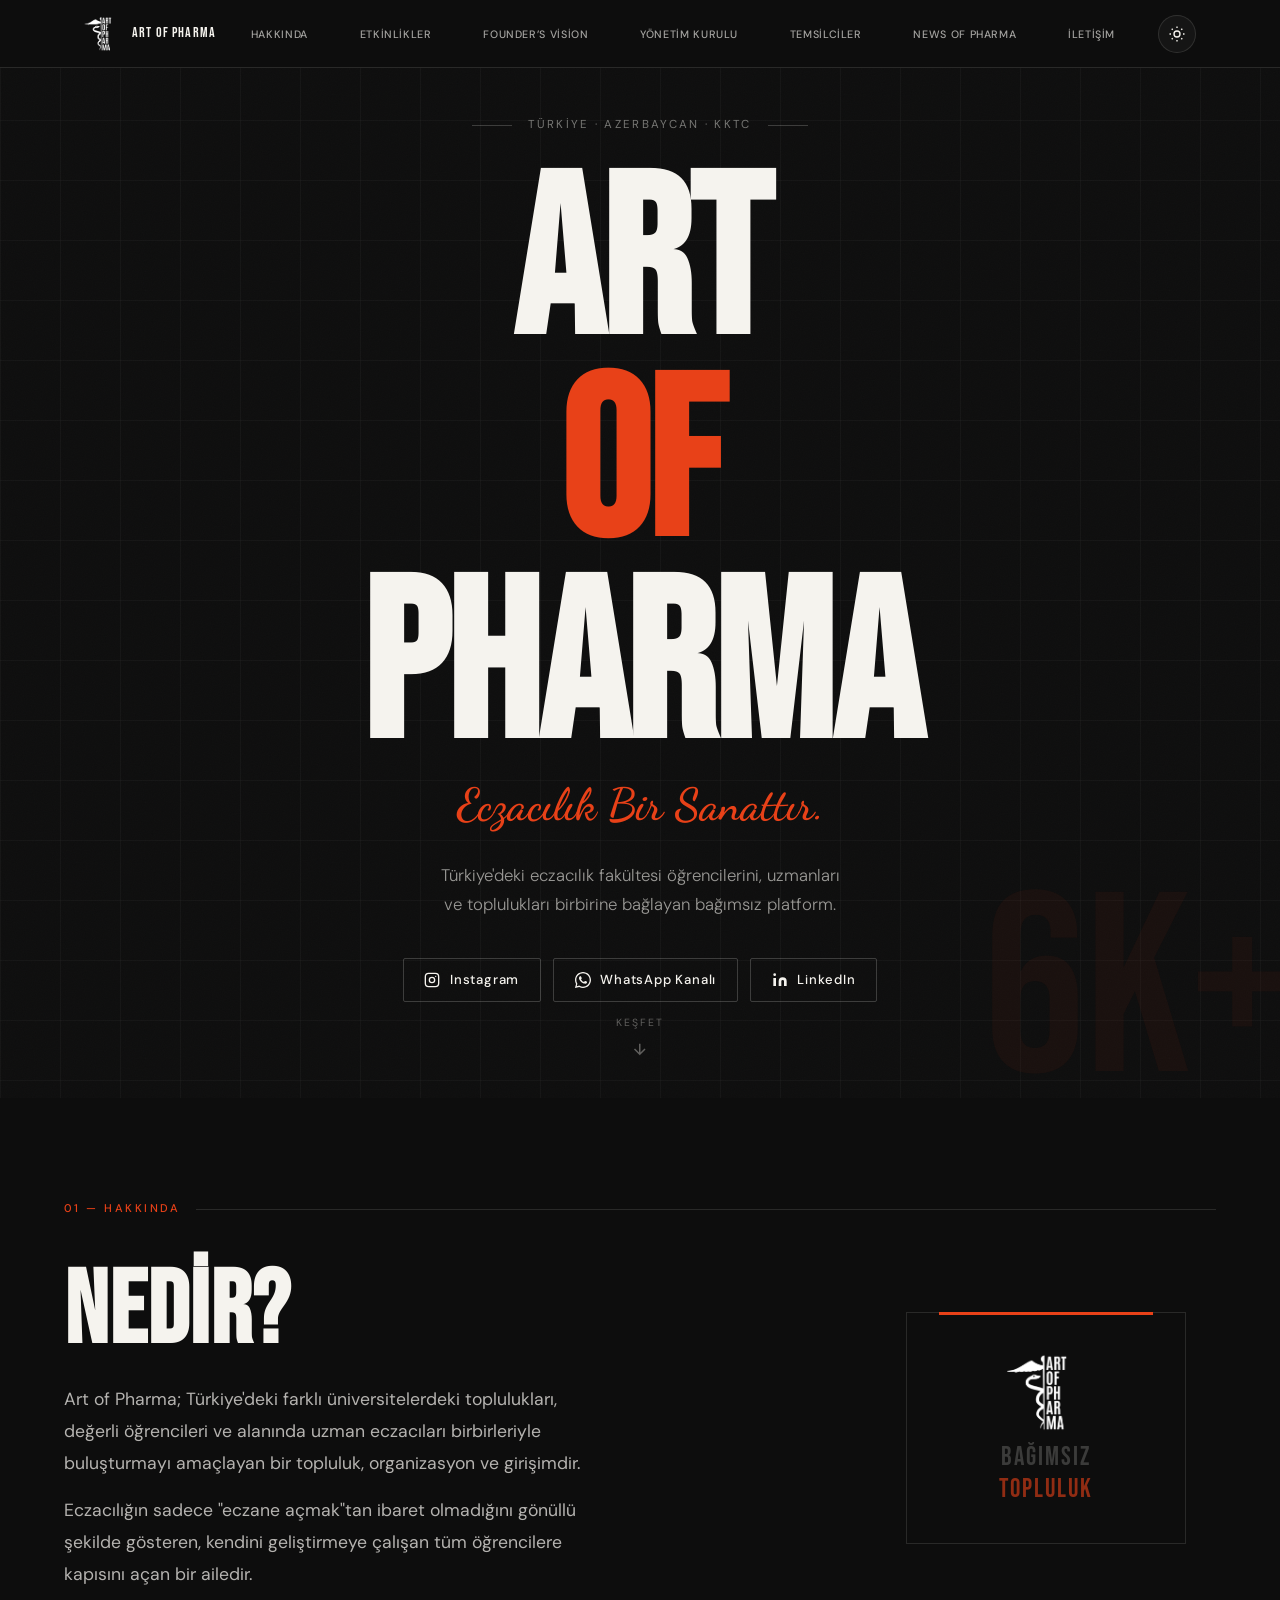
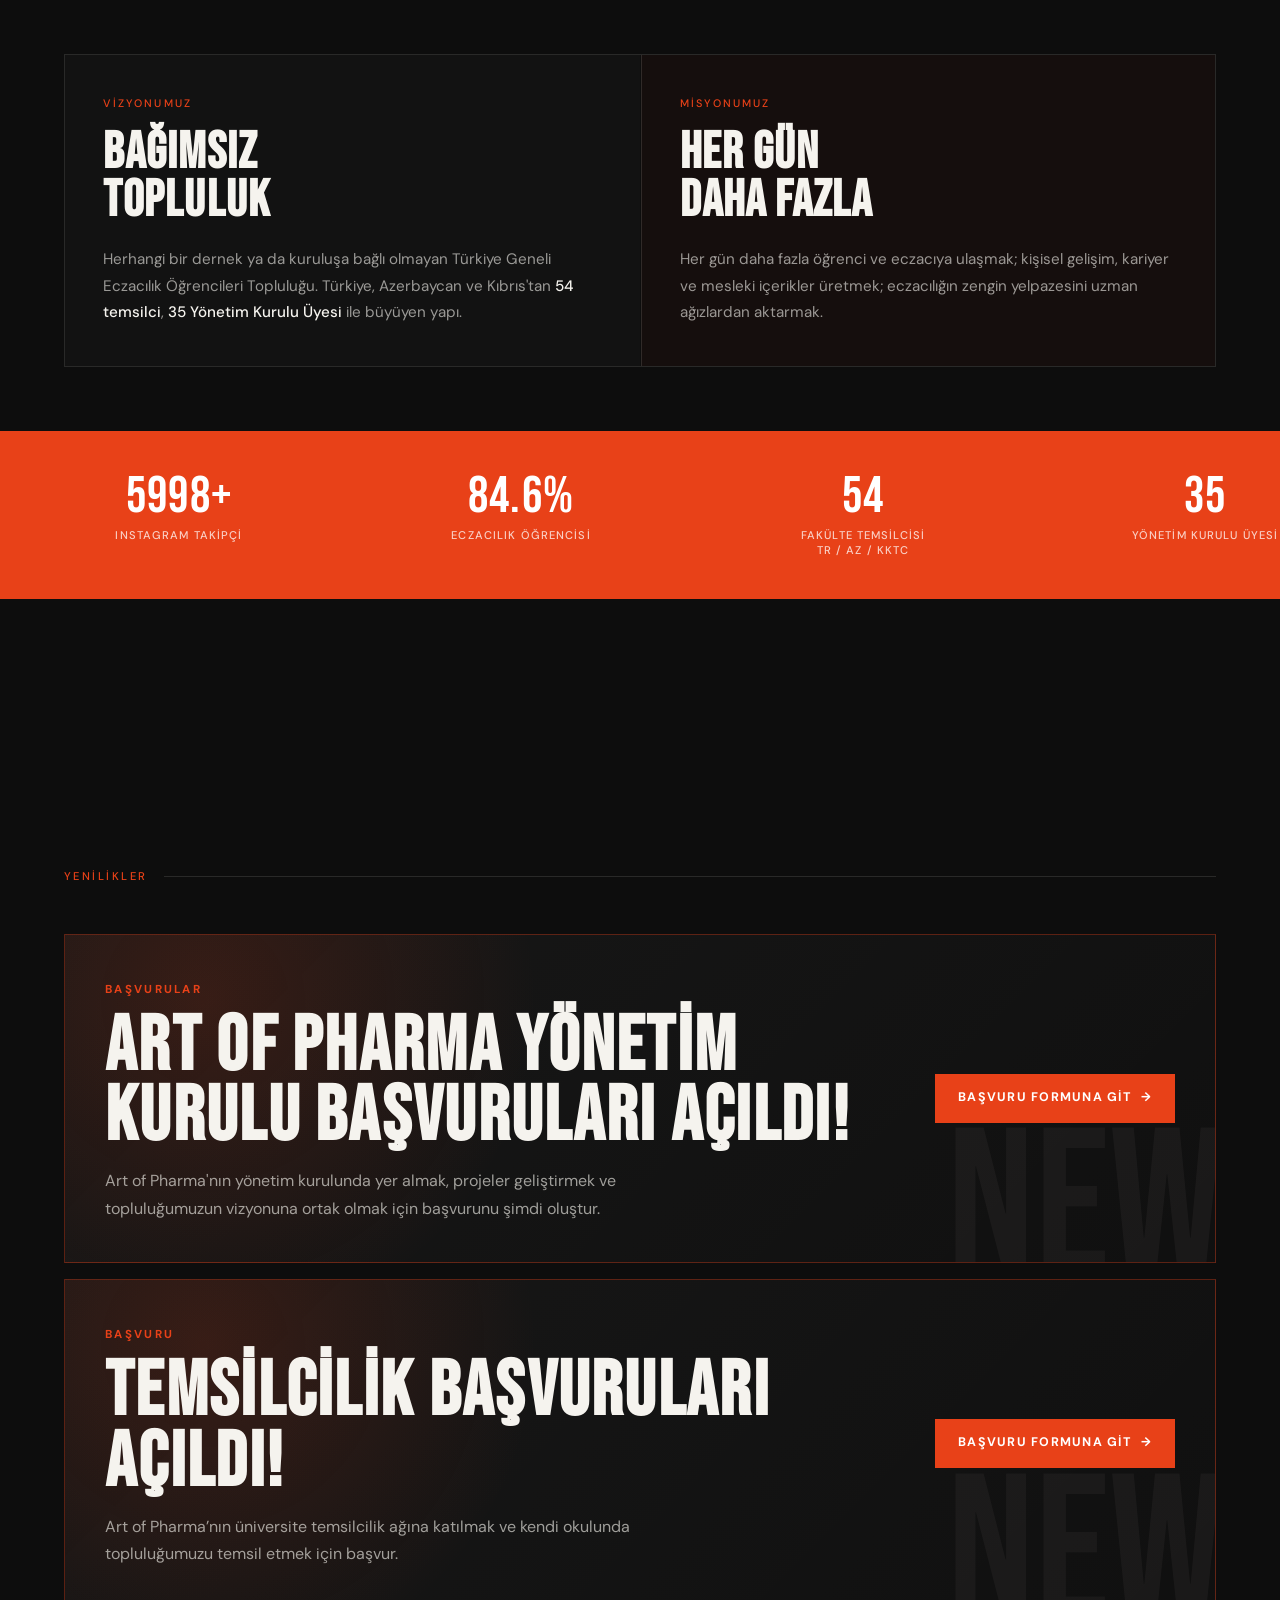
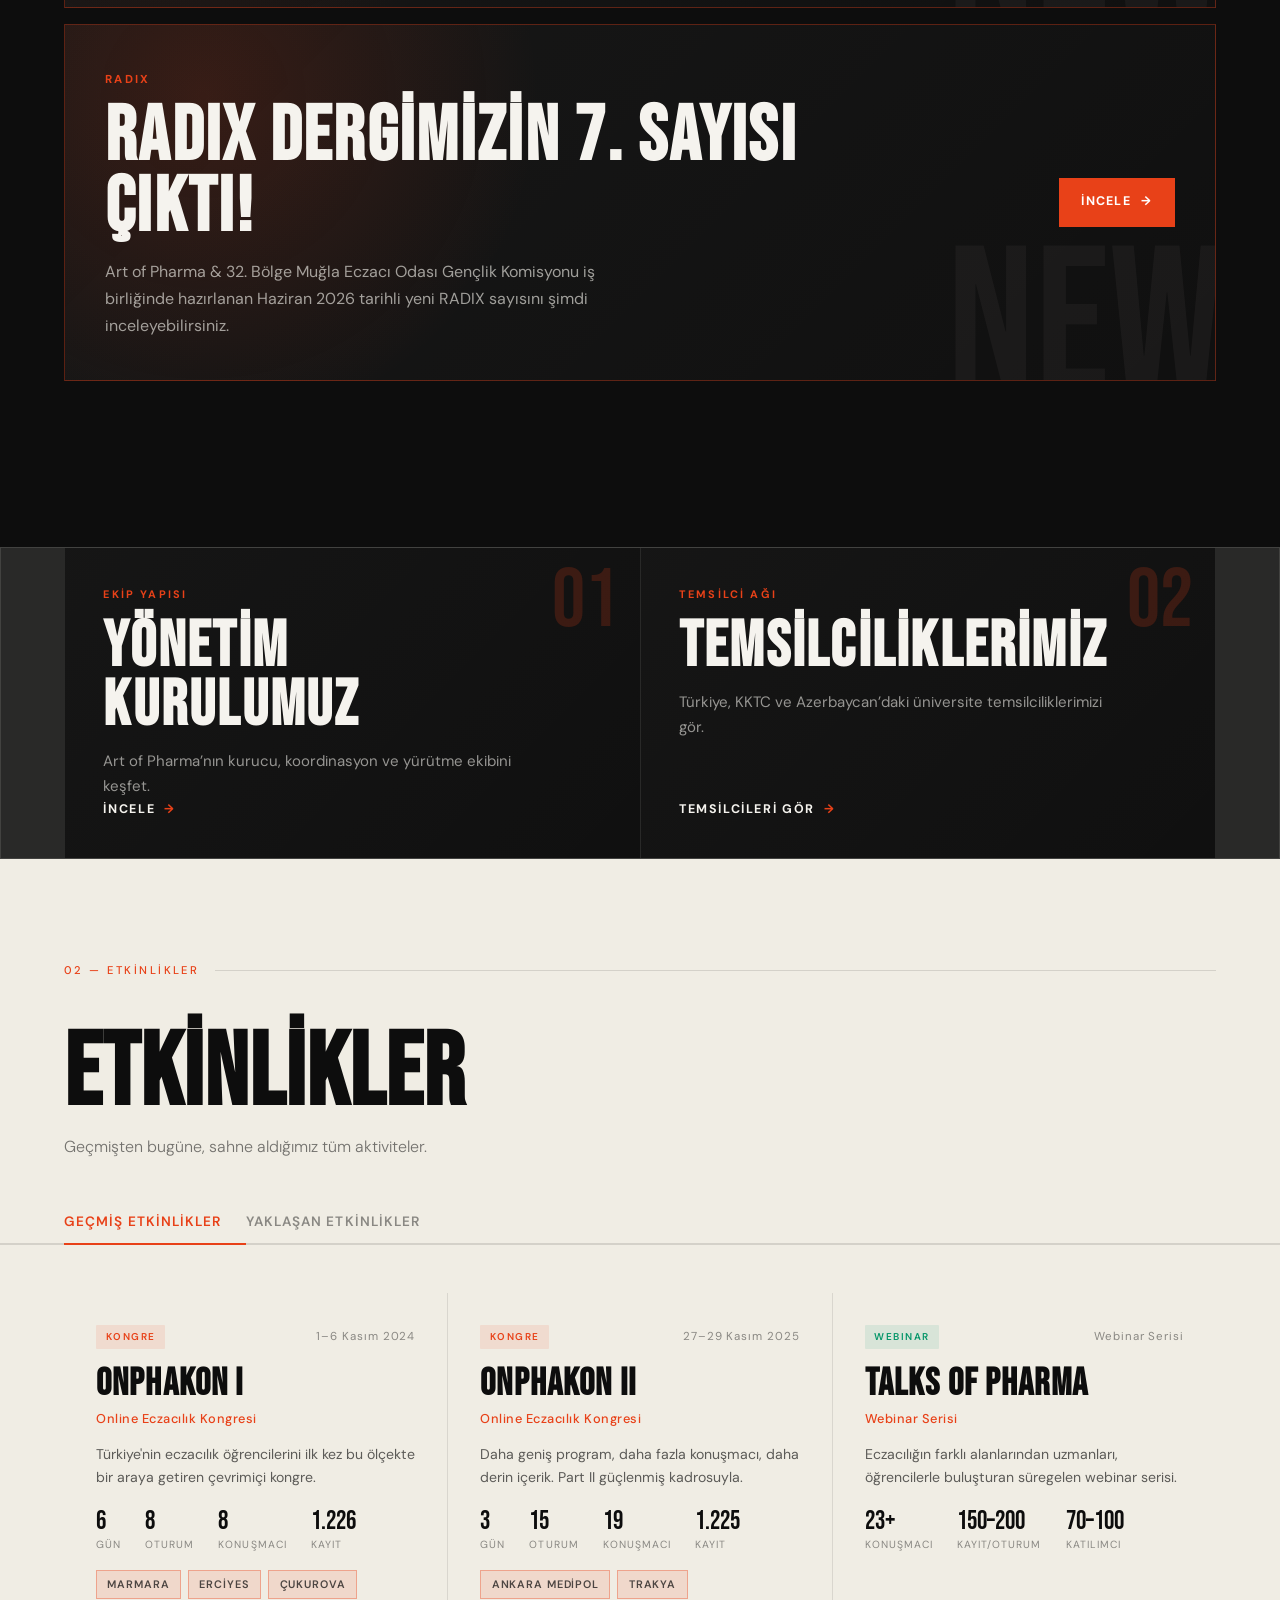
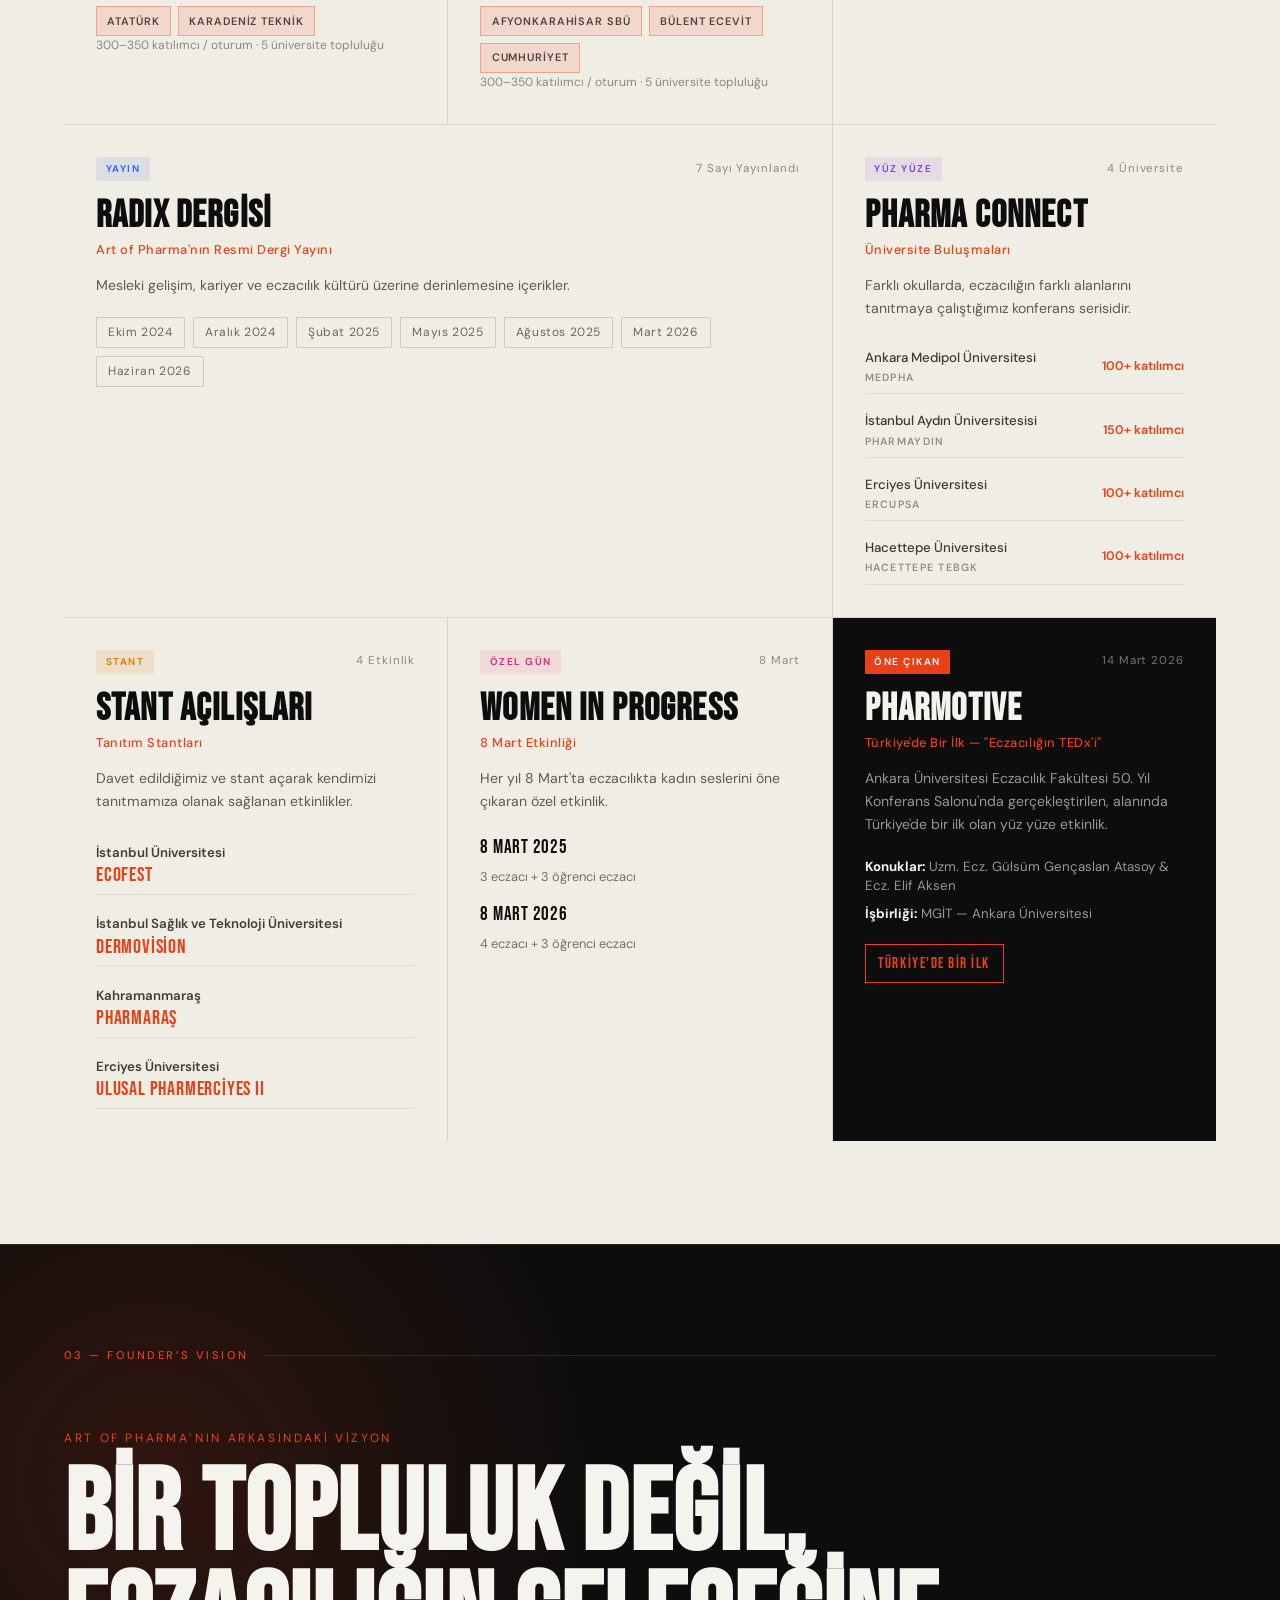
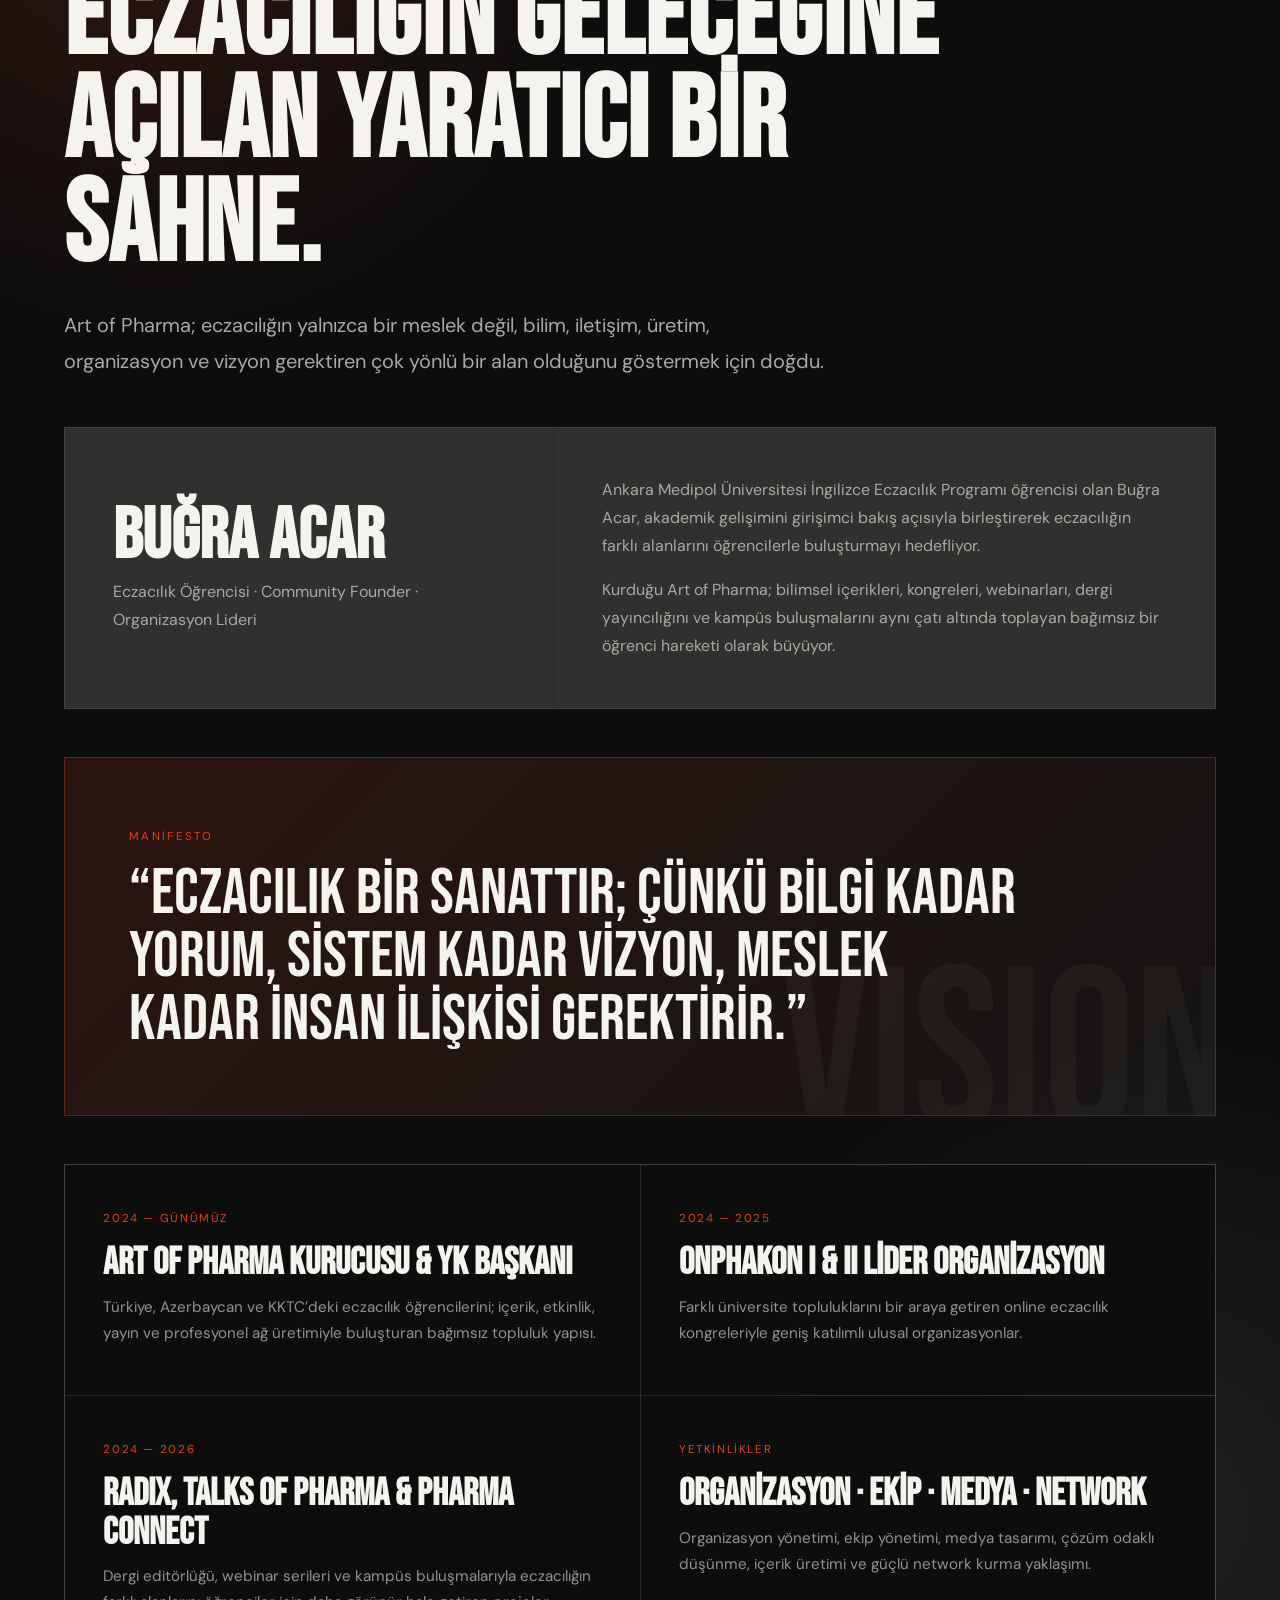
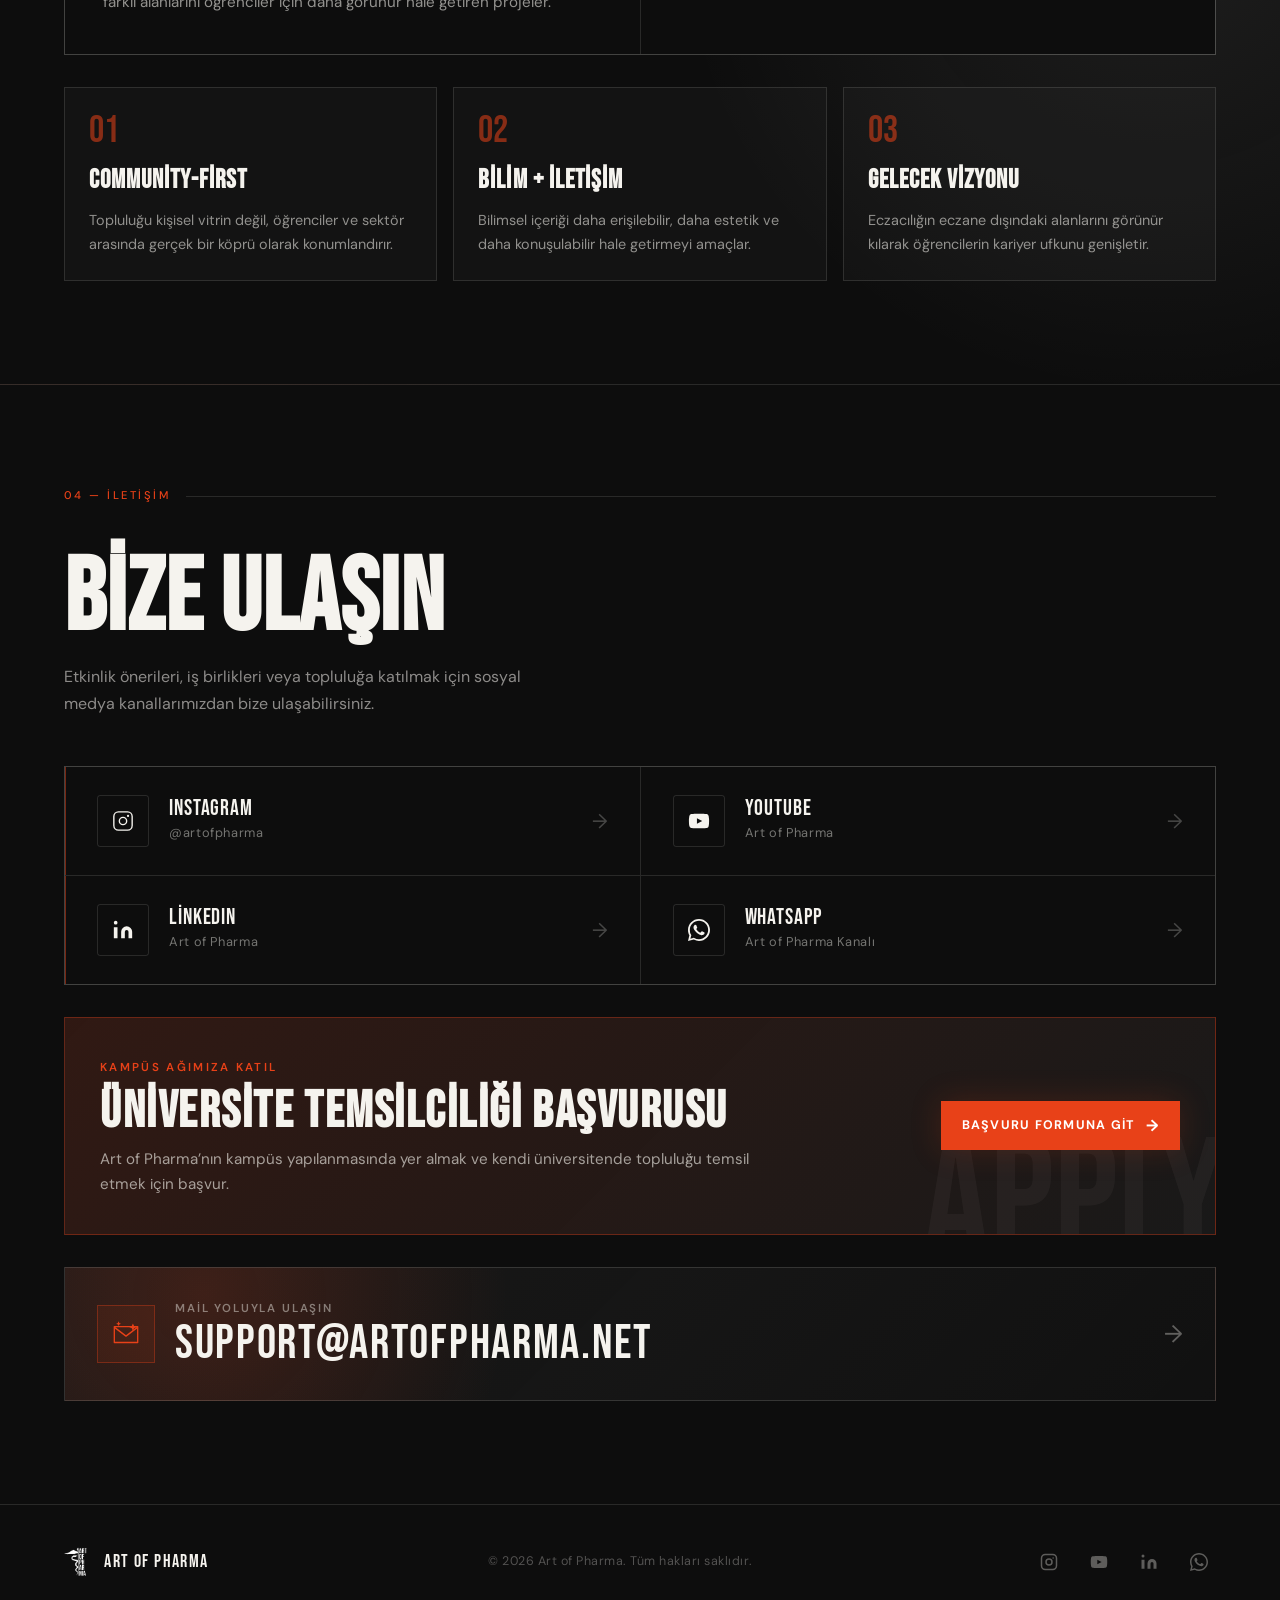
==== commit 490dc6fe: "Updated" ====
--- a/index.html
+++ b/index.html
@@ -4,7 +4,7 @@
   <meta charset="UTF-8" />
   <meta name="viewport" content="width=device-width, initial-scale=1.0" />
   <title>Art of Pharma — Eczacılığın Sanatı</title>
-  <link rel="icon" type="image/png" href="favicon AoP.png">
+  <link rel="icon" type="image/png" href="favicon.png">
   <meta name="description" content="Türkiye'deki eczacılık fakültesi öğrencilerini, uzmanları ve toplulukları birbirine bağlayan bağımsız platform." />
 
   <!-- Open Graph -->
--- a/style.css
+++ b/style.css
@@ -3256,3 +3256,53 @@
     margin-right: .55rem;
   }
 }
+/* ─── Desktop Navigation — News of Pharma Fit ─── */
+@media (min-width: 1024px) {
+
+  .nav-container {
+    width: calc(100% - 40px);
+    max-width: 1600px;
+    margin: 0 auto;
+    gap: clamp(1rem, 1.6vw, 2rem);
+  }
+
+  .nav-logo {
+    flex-shrink: 0;
+  }
+
+  .nav-links {
+    flex: 1;
+    display: flex;
+    align-items: center;
+    justify-content: space-between;
+    gap: clamp(0.65rem, 1.2vw, 1.4rem);
+    min-width: 0;
+  }
+
+  .nav-link {
+    white-space: nowrap;
+    font-size: clamp(0.68rem, 0.78vw, 0.82rem);
+    letter-spacing: 0.08em;
+  }
+
+  .theme-toggle {
+    flex-shrink: 0;
+    margin-left: 0.5rem;
+  }
+}
+/* Orta boy laptoplarda logoyu biraz kompaktlaştır */
+@media (min-width: 1024px) and (max-width: 1280px) {
+
+  .logo-text {
+    font-size: 0.9rem;
+  }
+
+  .nav-links {
+    gap: 0.6rem;
+  }
+
+  .nav-link {
+    font-size: 0.67rem;
+    letter-spacing: 0.06em;
+  }
+}
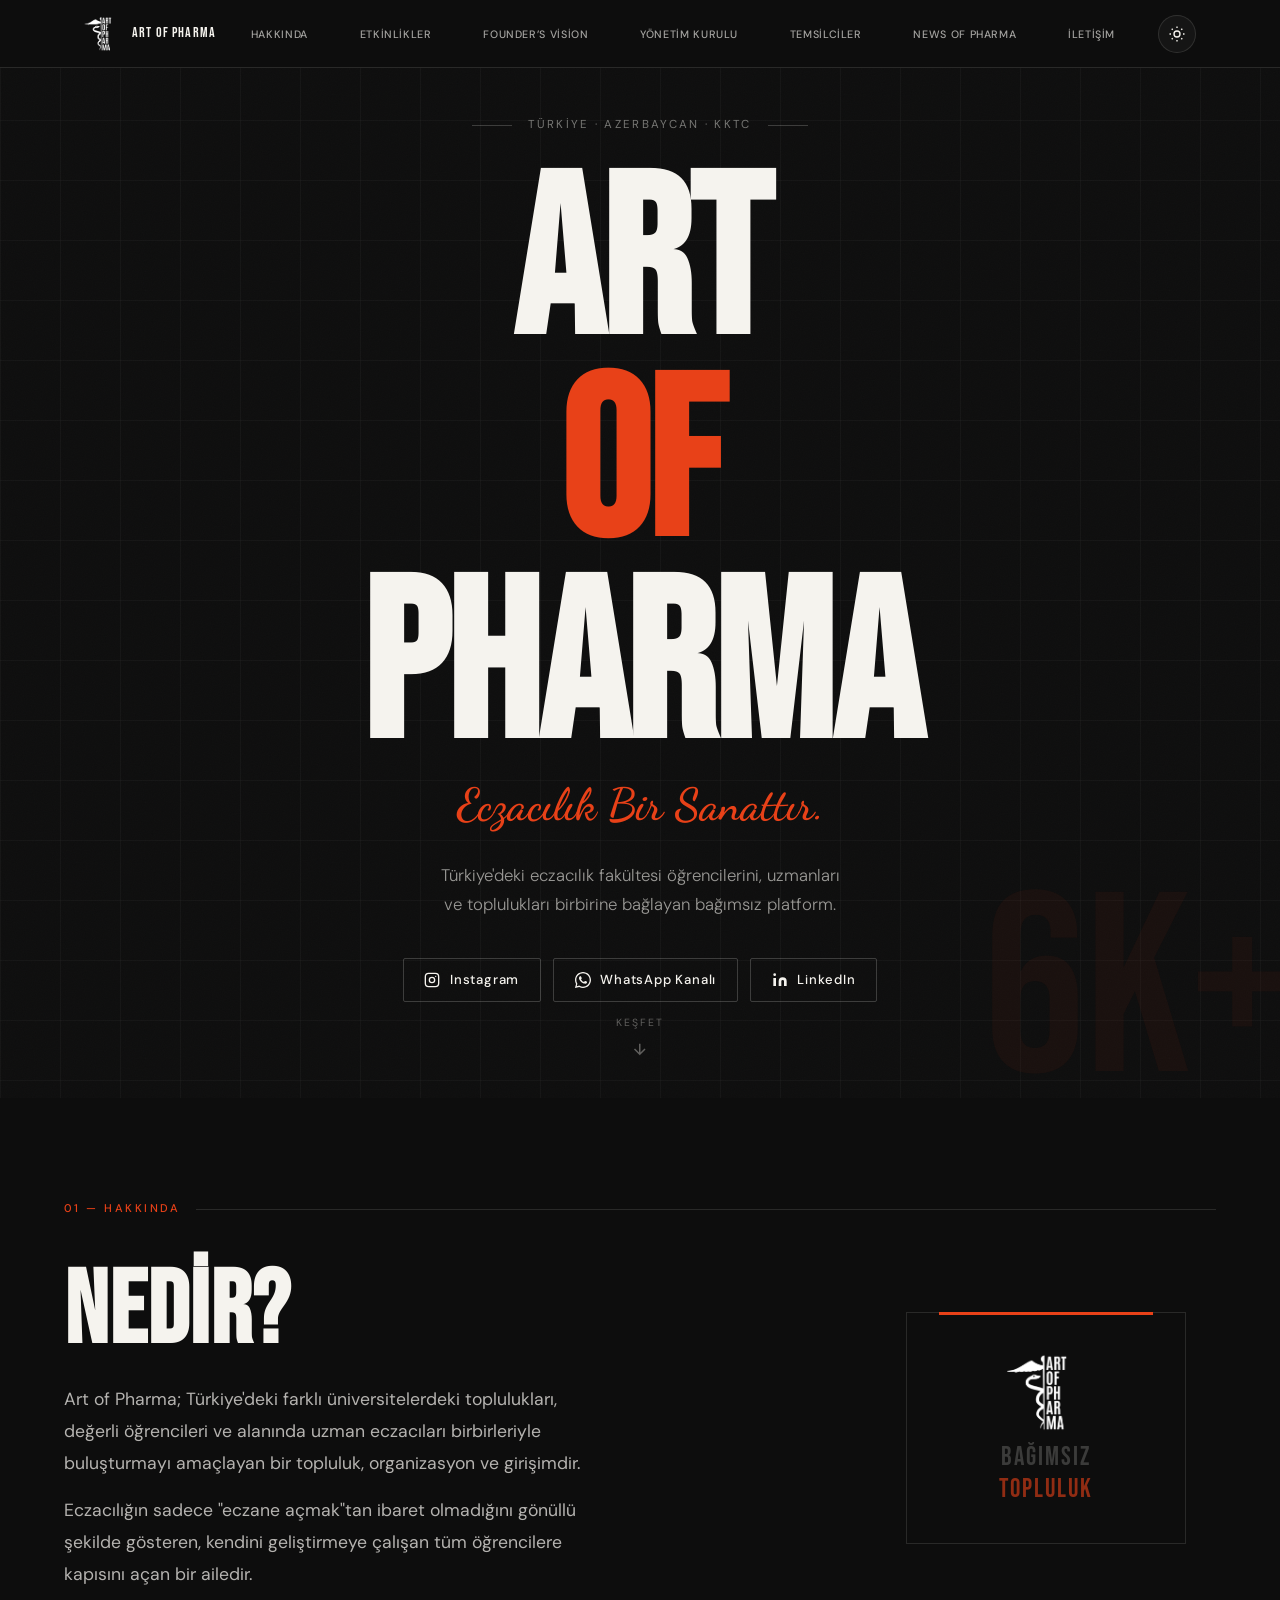
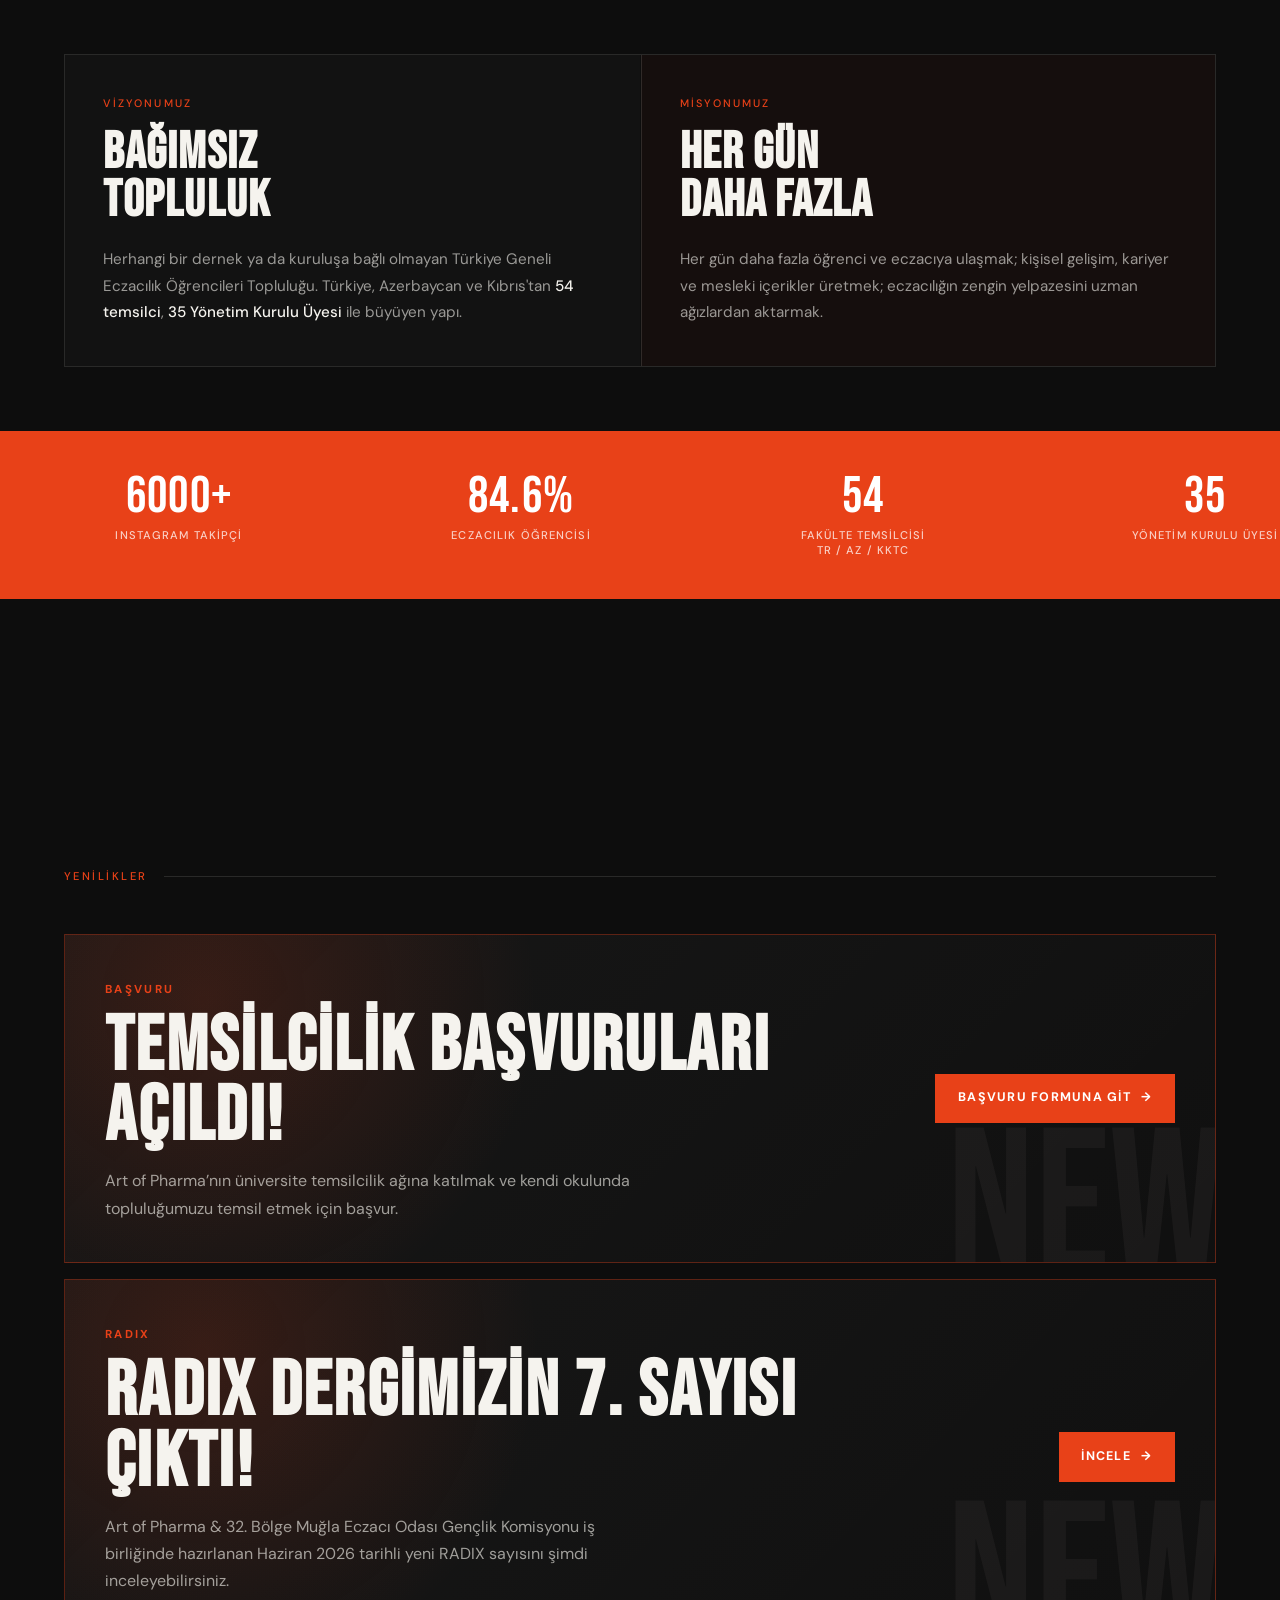
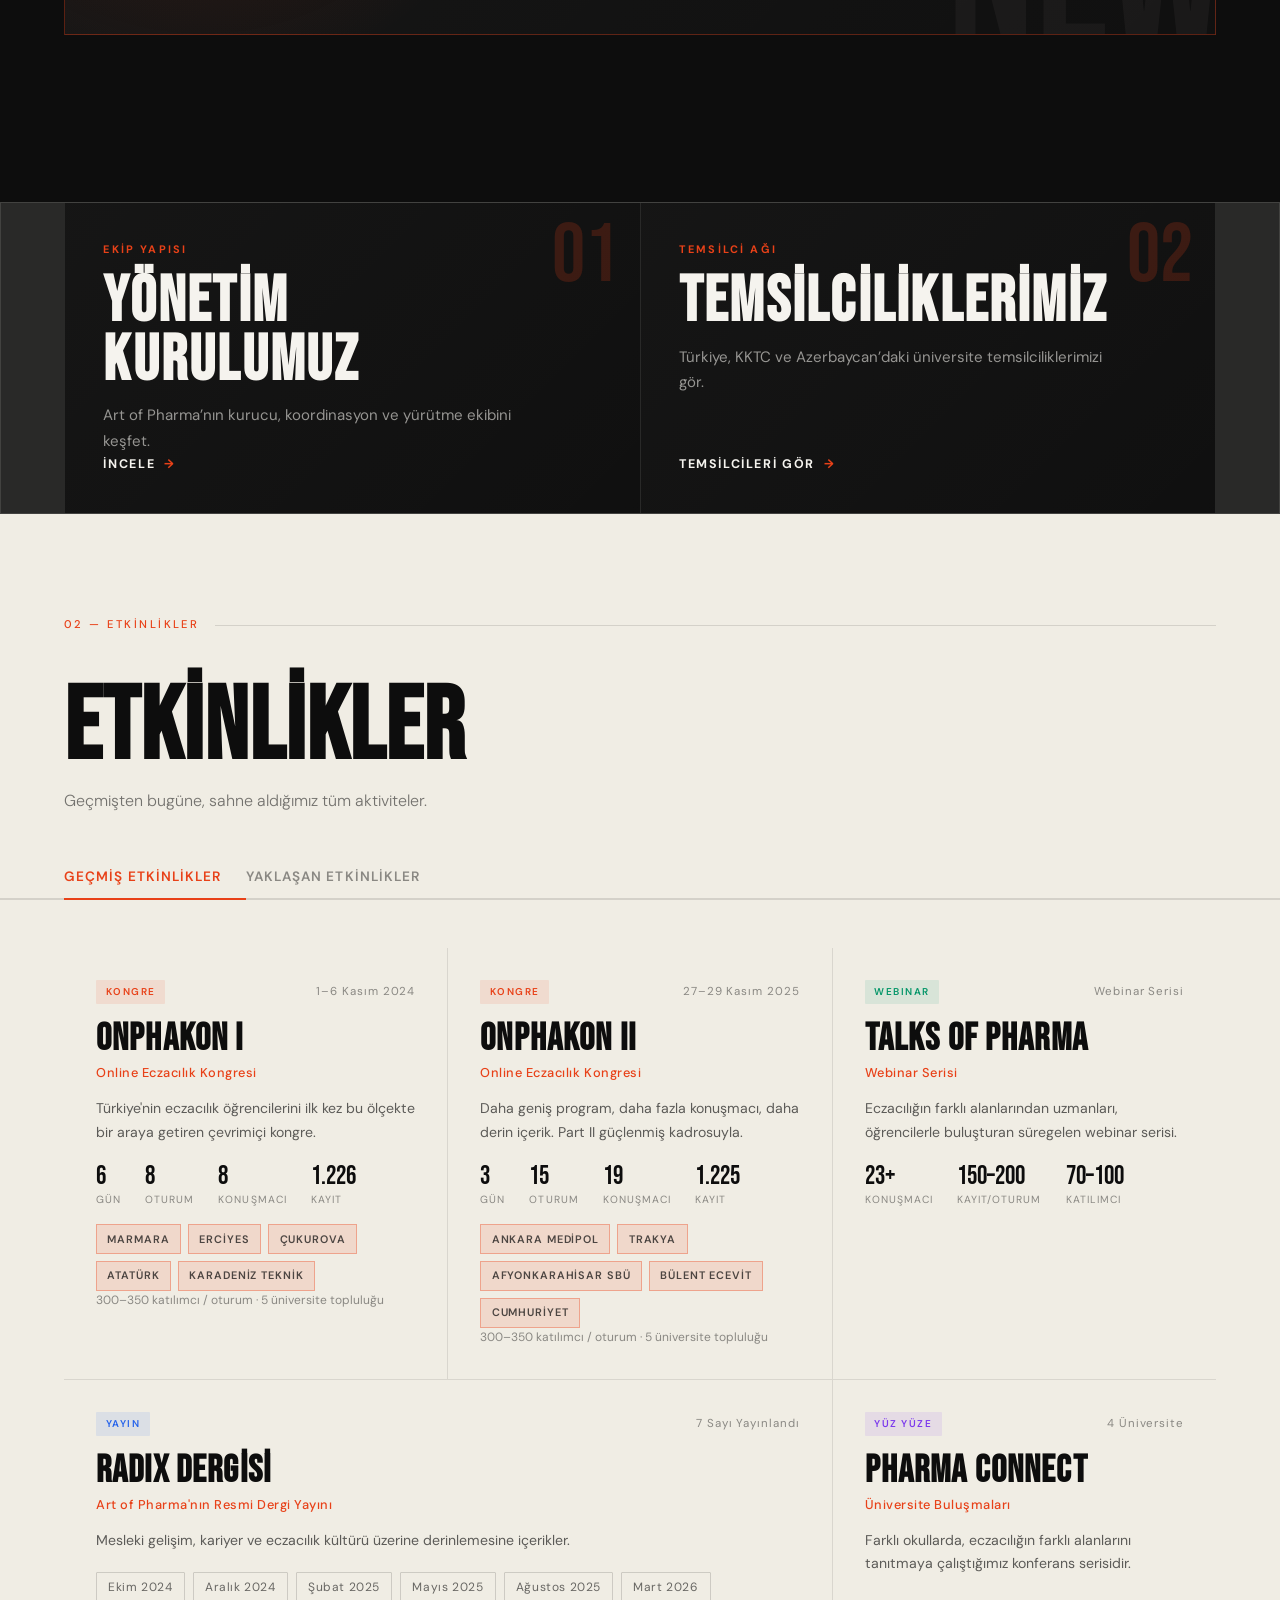
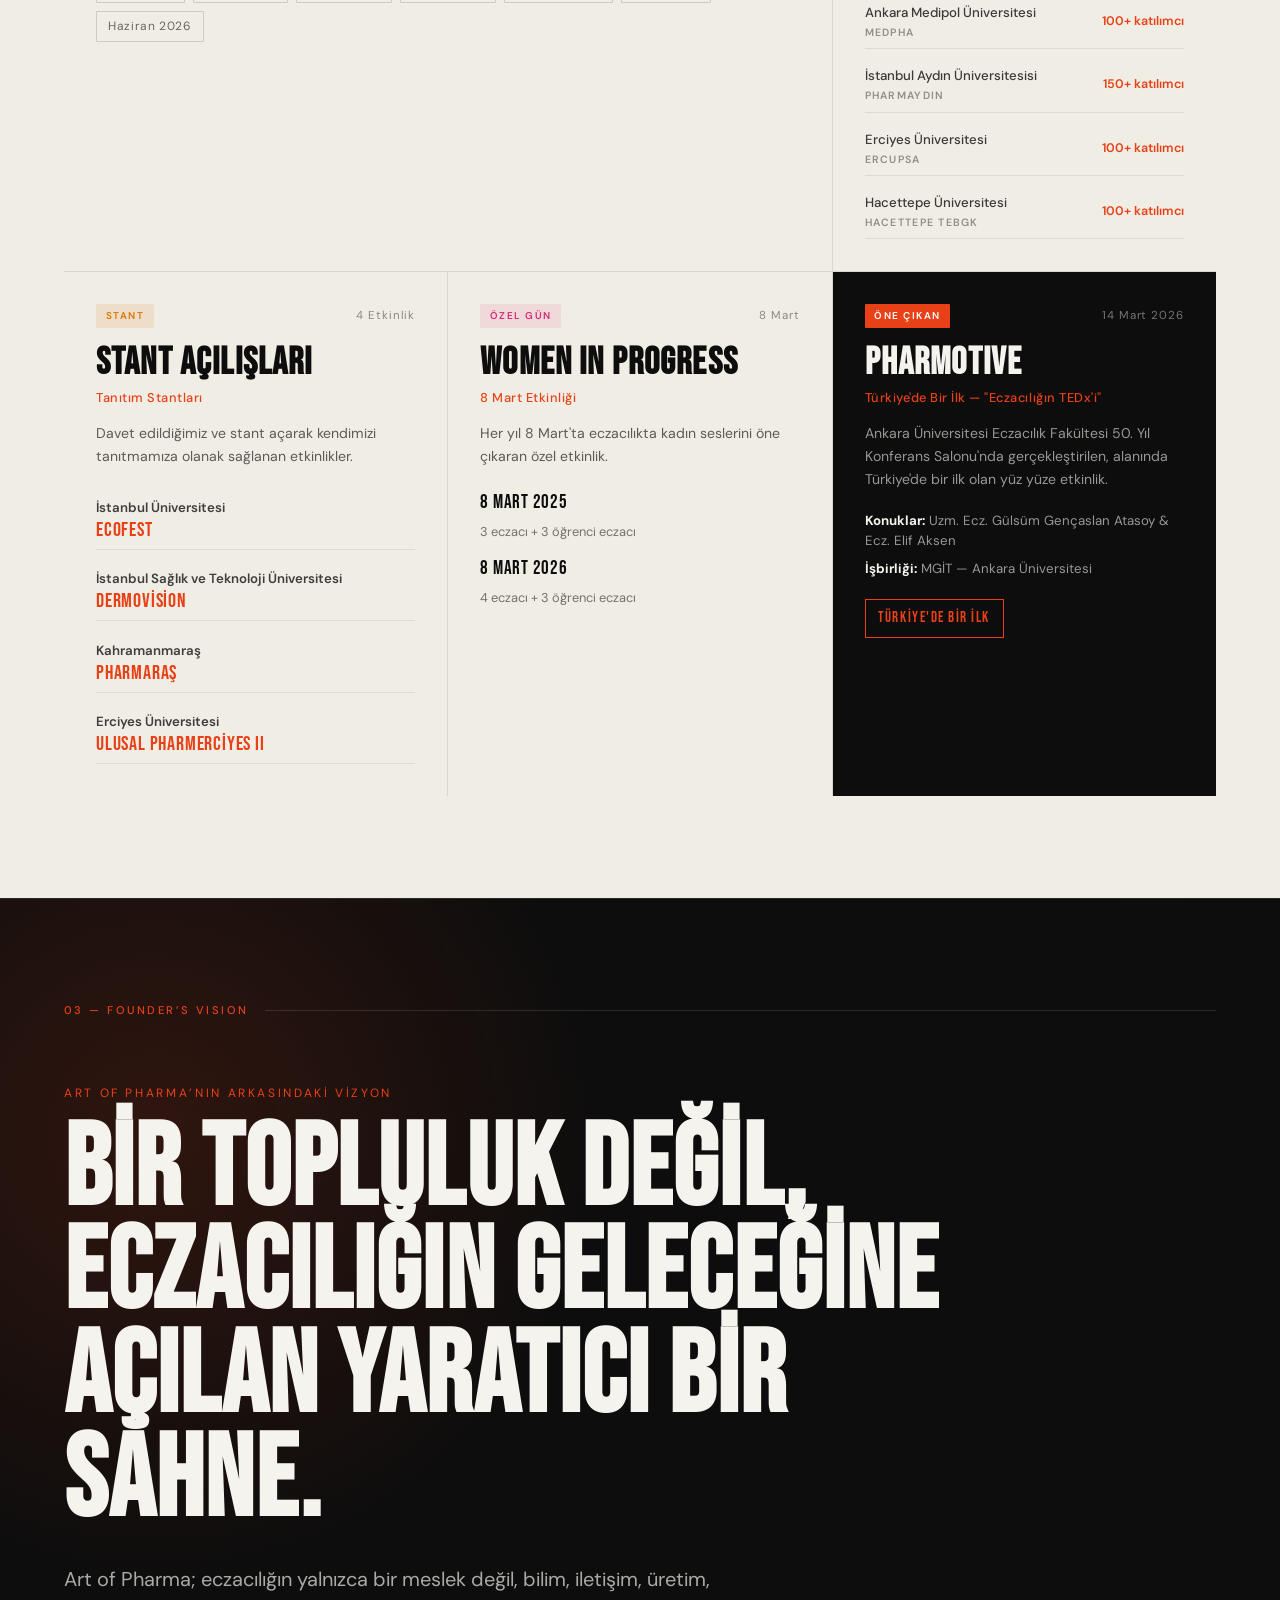
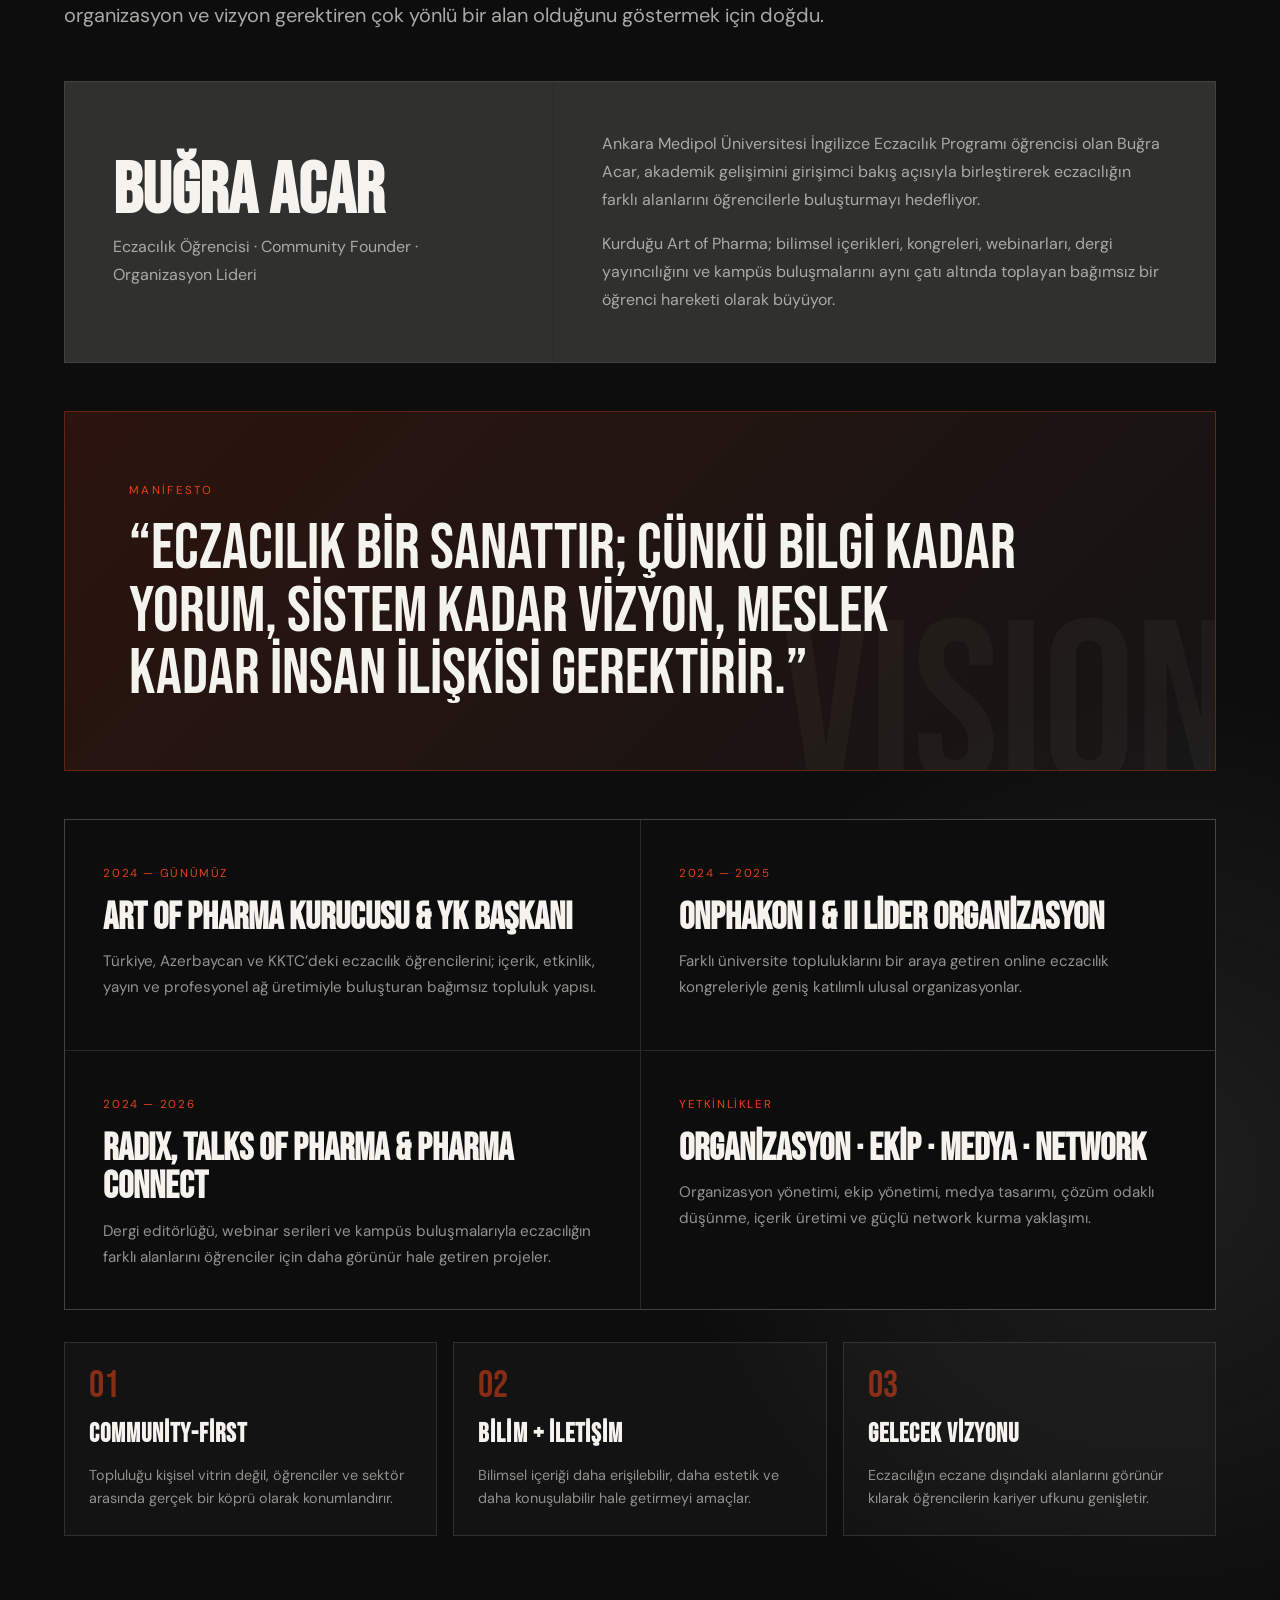
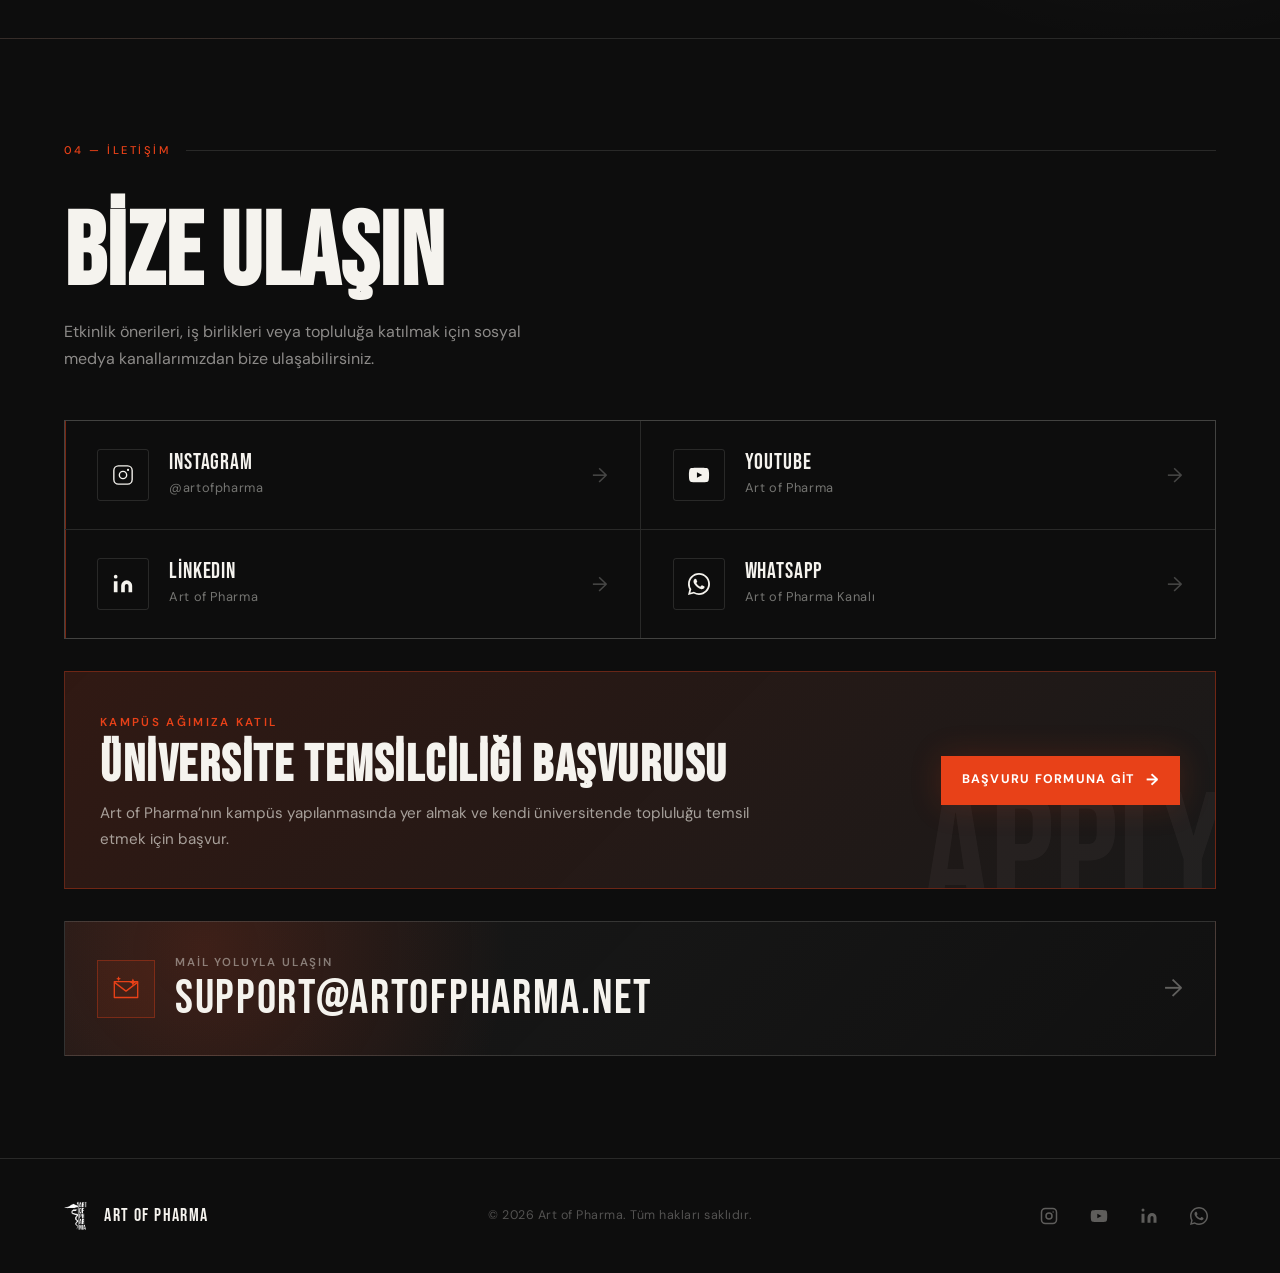
==== commit 61e95066: "Update index.html" ====
--- a/index.html
+++ b/index.html
@@ -293,31 +293,7 @@
     <span class="section-label-text">YENİLİKLER</span>
     <span class="section-label-line" aria-hidden="true"></span>
   </div>
-  <div class="yenilik-card reveal">
-
-  <div class="yenilik-copy">
-
-    <span class="yenilik-badge">BAŞVURULAR</span>
-
-    <h2>Art of Pharma Yönetim Kurulu Başvuruları Açıldı!</h2>
-
-    <p>
-      Art of Pharma'nın yönetim kurulunda yer almak, projeler geliştirmek ve topluluğumuzun vizyonuna ortak olmak için başvurunu şimdi oluştur.
-    </p>
-
-  </div>
-
-  <a
-    href="https://forms.gle/PCfxF9huV74SNFHd6"
-    class="yenilik-btn"
-    target="_blank"
-    rel="noopener noreferrer"
-  >
-    Başvuru Formuna Git
-    <span aria-hidden="true">→</span>
-  </a>
-
-</div>
+ 
   <div class="yenilik-card reveal">
   <div class="yenilik-copy">
     <span class="yenilik-badge">BAŞVURU</span>
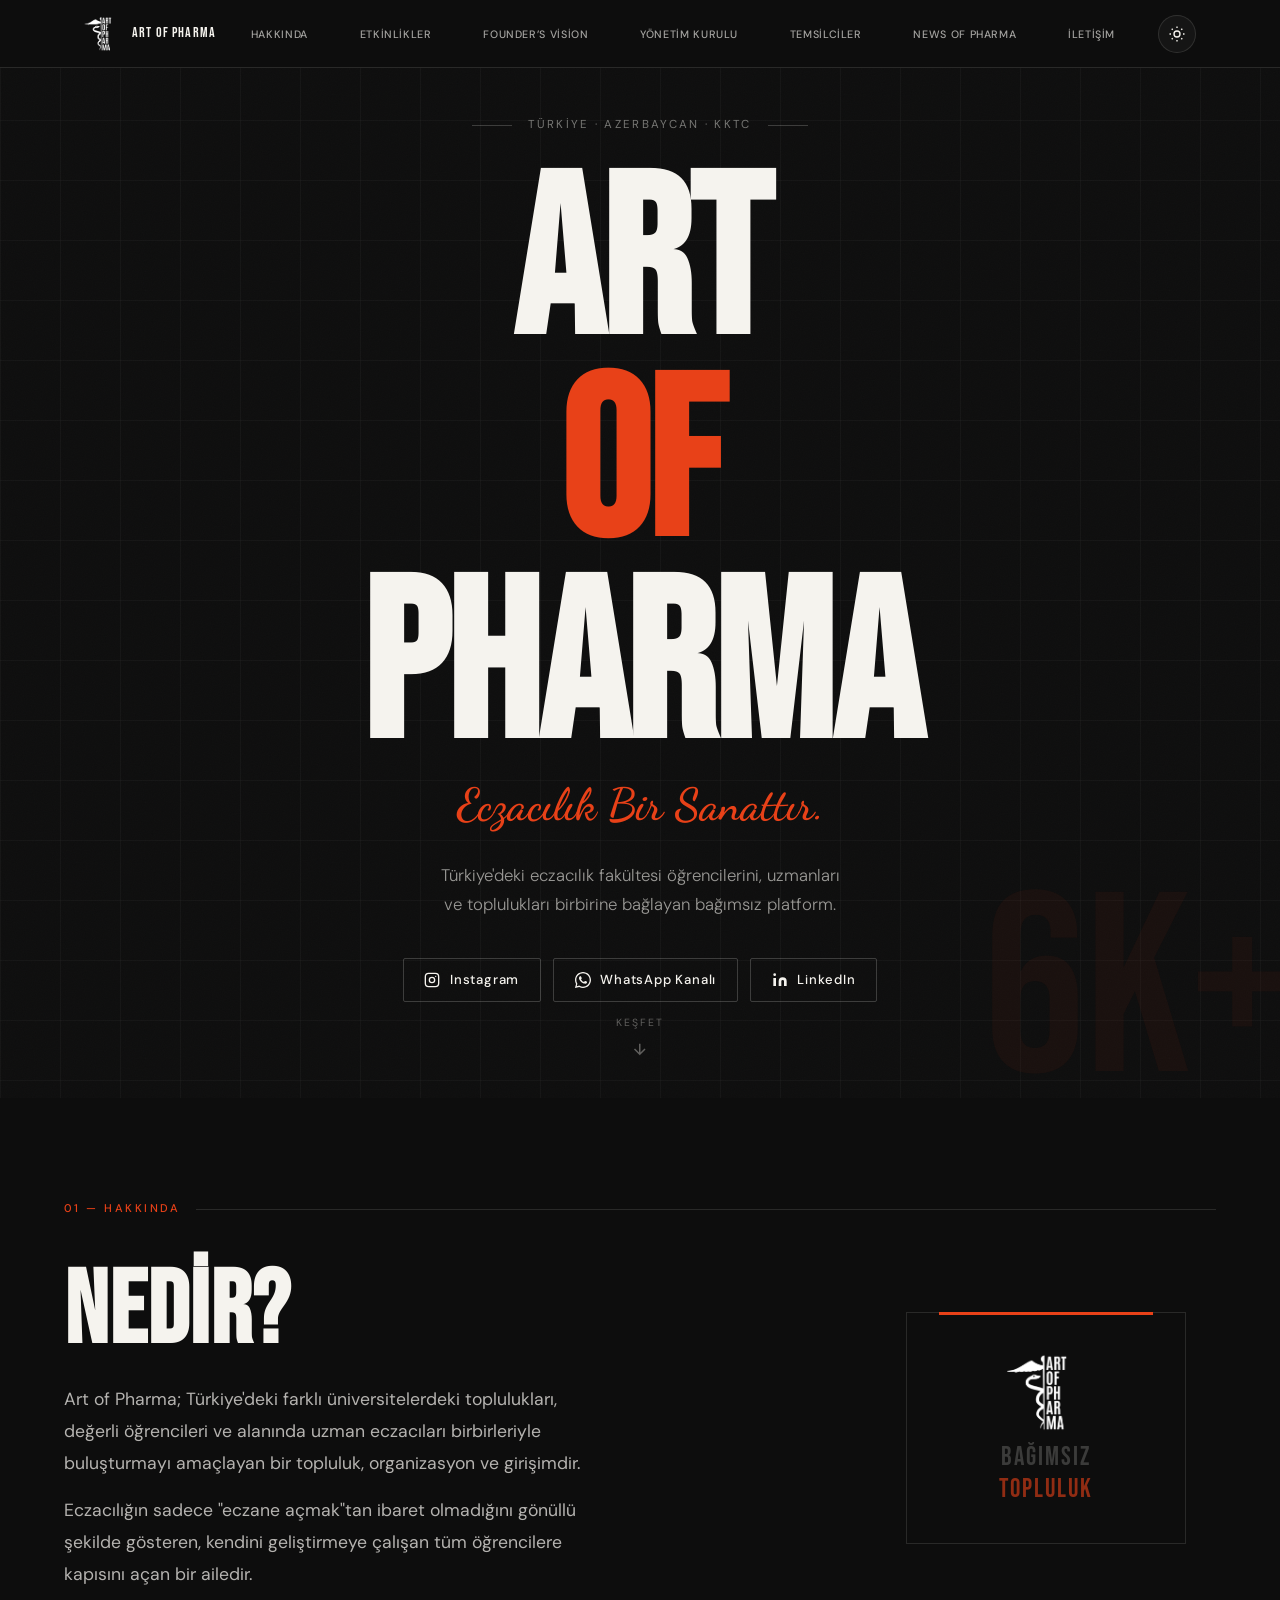
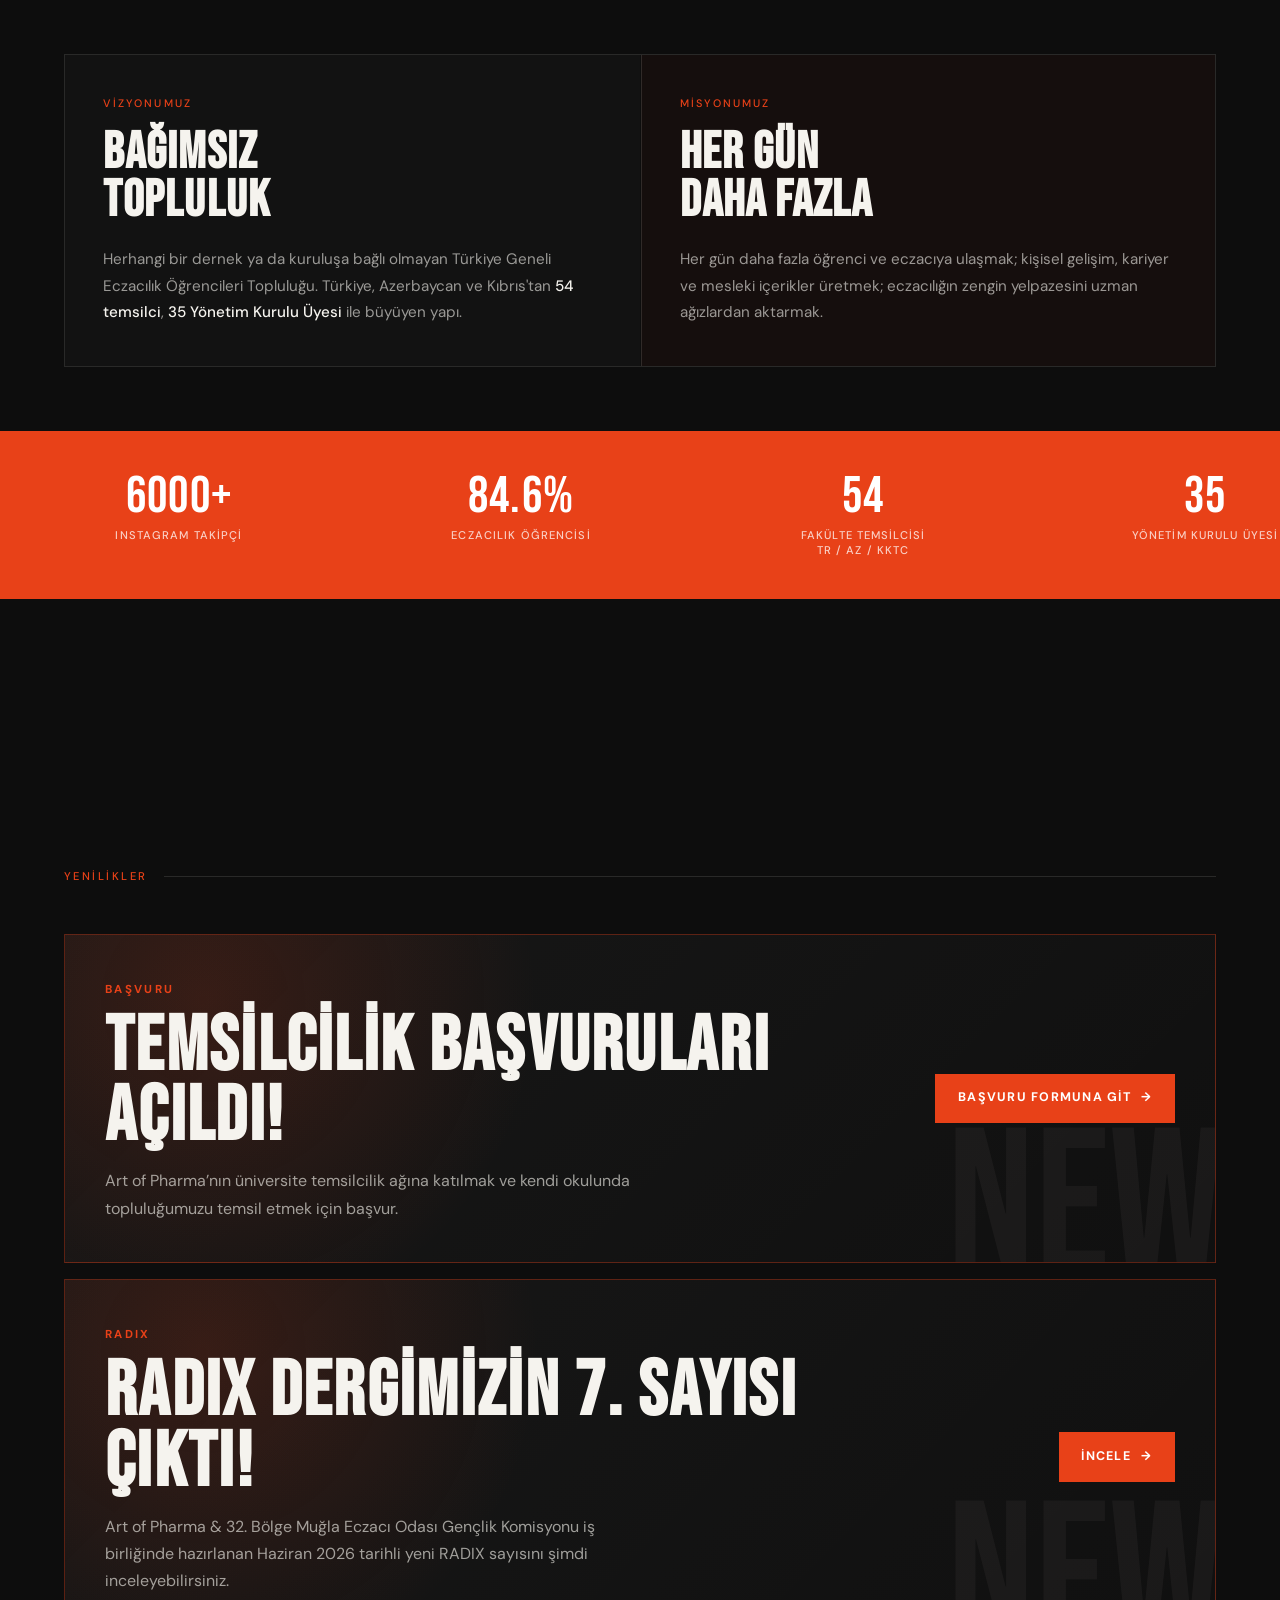
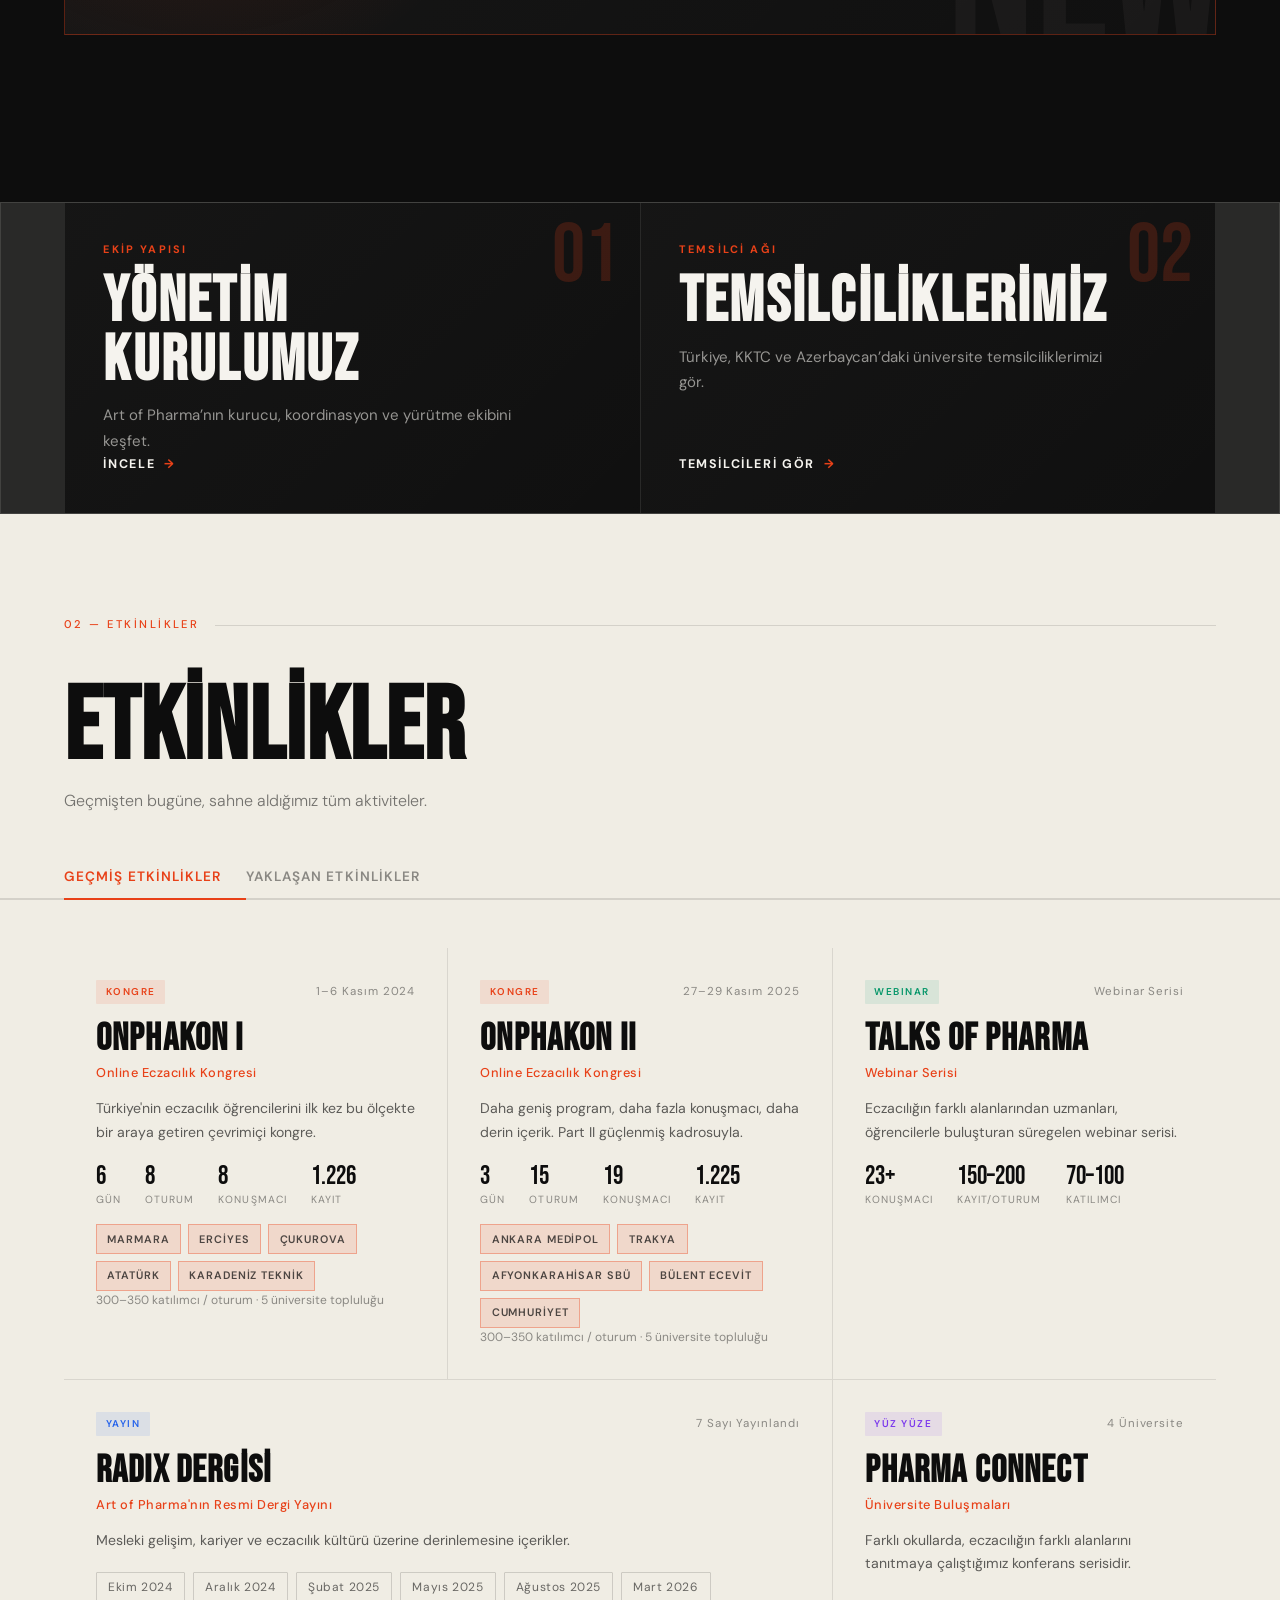
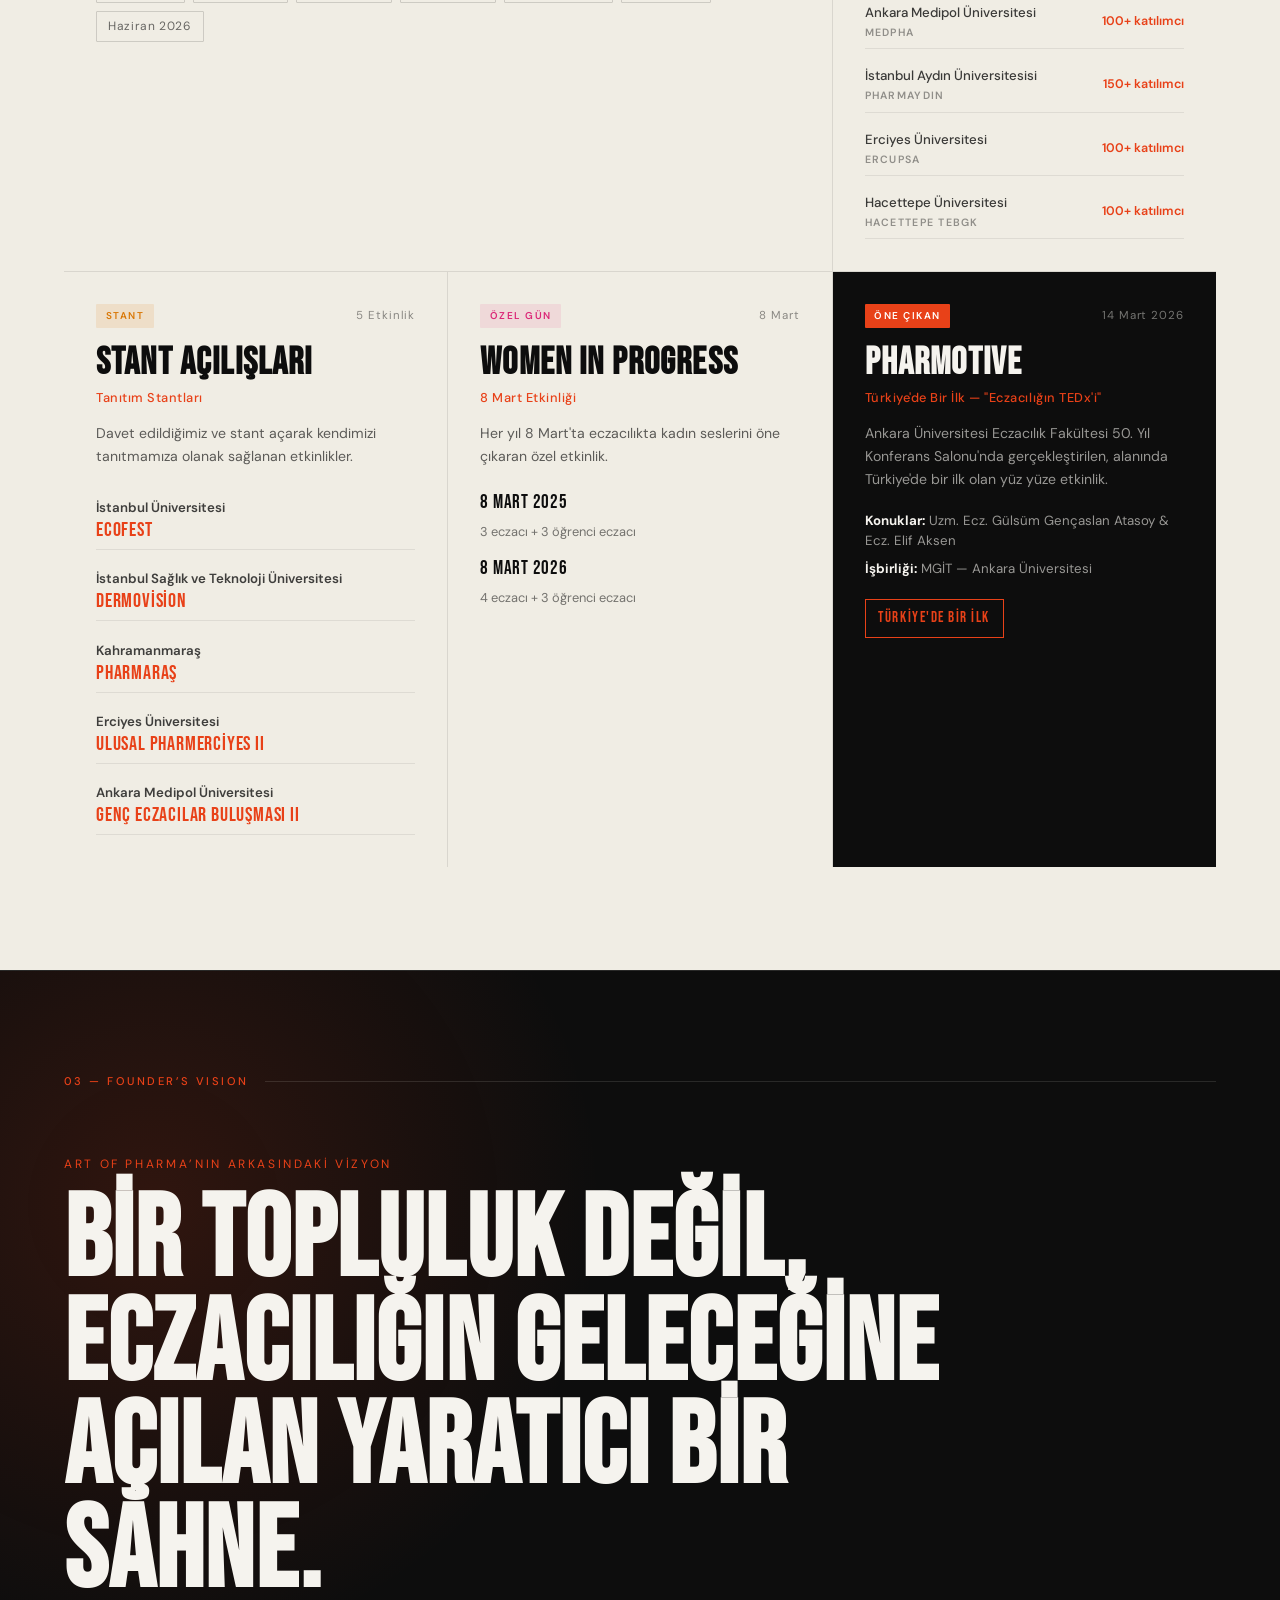
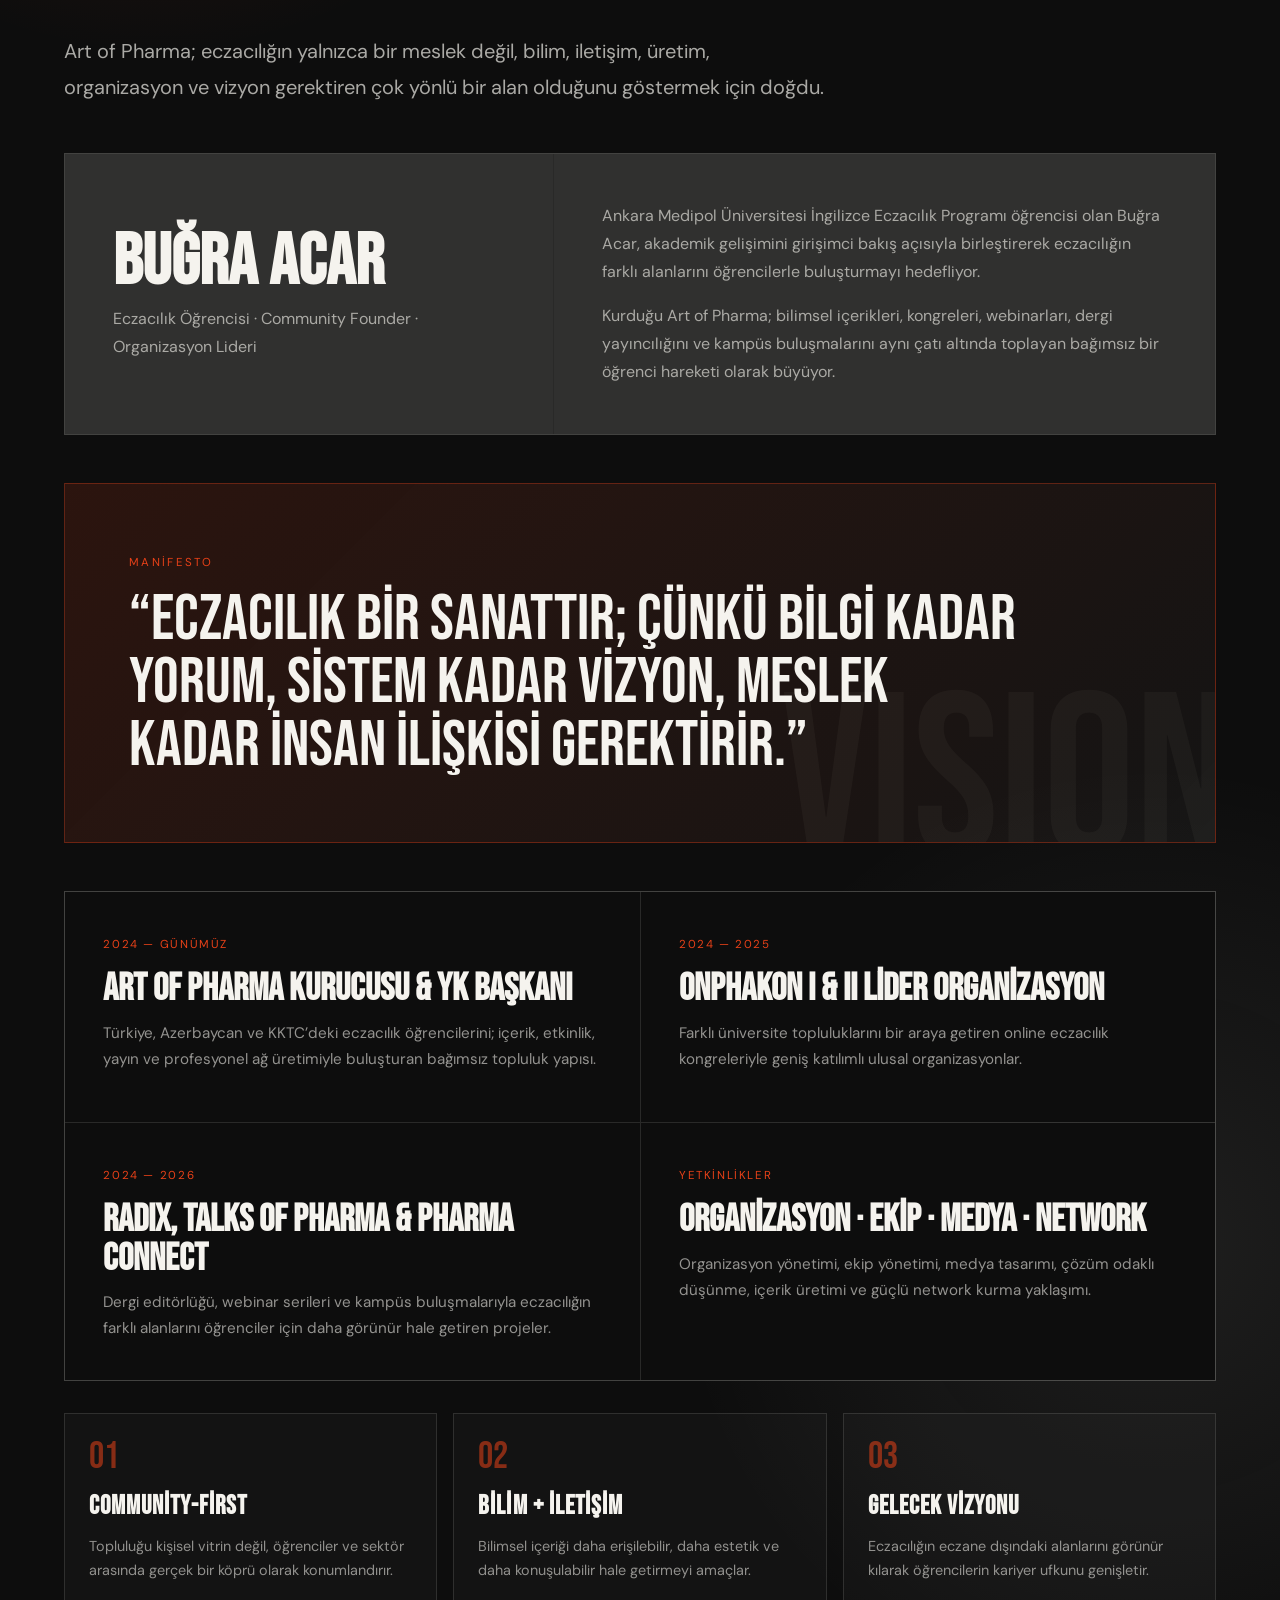
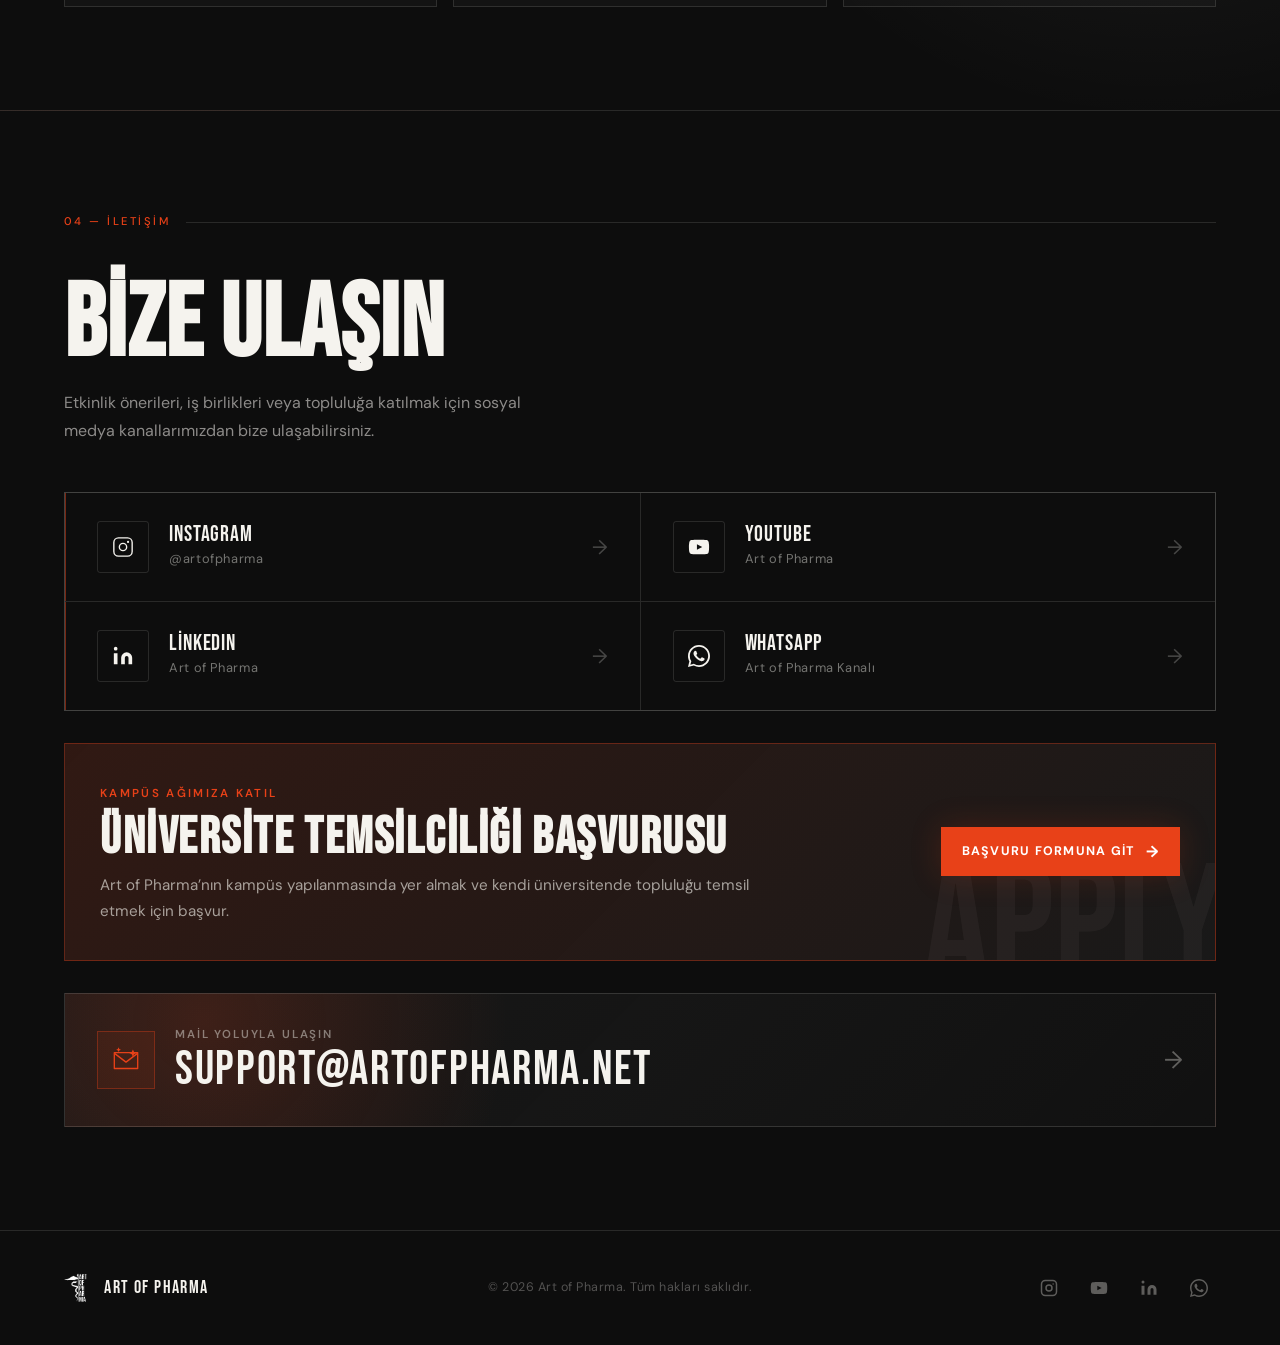
==== commit 6761630c: "Update index.html" ====
--- a/index.html
+++ b/index.html
@@ -4,7 +4,8 @@
   <meta charset="UTF-8" />
   <meta name="viewport" content="width=device-width, initial-scale=1.0" />
   <title>Art of Pharma — Eczacılığın Sanatı</title>
-  <link rel="icon" type="image/png" href="favicon.png">
+  <link rel="icon" type="image/png" sizes="192x192" href="/favicon.png">
+<link rel="shortcut icon" type="image/png" href="/favicon.png">
   <meta name="description" content="Türkiye'deki eczacılık fakültesi öğrencilerini, uzmanları ve toplulukları birbirine bağlayan bağımsız platform." />
 
   <!-- Open Graph -->
@@ -576,7 +577,7 @@
           <article class="etkinlik-kart reveal" aria-label="Stant Açılışları">
             <div class="kart-header">
               <span class="kart-badge kart-badge--stant">STANT</span>
-              <span class="kart-tarih">4 Etkinlik</span>
+              <span class="kart-tarih">5 Etkinlik</span>
             </div>
             <h3 class="kart-baslik">STANT AÇILIŞLARI</h3>
             <p class="kart-alt-baslik">Tanıtım Stantları</p>
@@ -599,6 +600,10 @@
               <div class="stant-item">
                 <span class="stant-okul">Erciyes Üniversitesi</span>
                 <span class="stant-etkinlik">Ulusal PharmErciyes II</span>
+              </div>
+              <div class="stant-item">
+                <span class="stant-okul">Ankara Medipol Üniversitesi</span>
+                <span class="stant-etkinlik">Genç Eczacılar Buluşması II</span>
               </div>
             </div>
           </article>
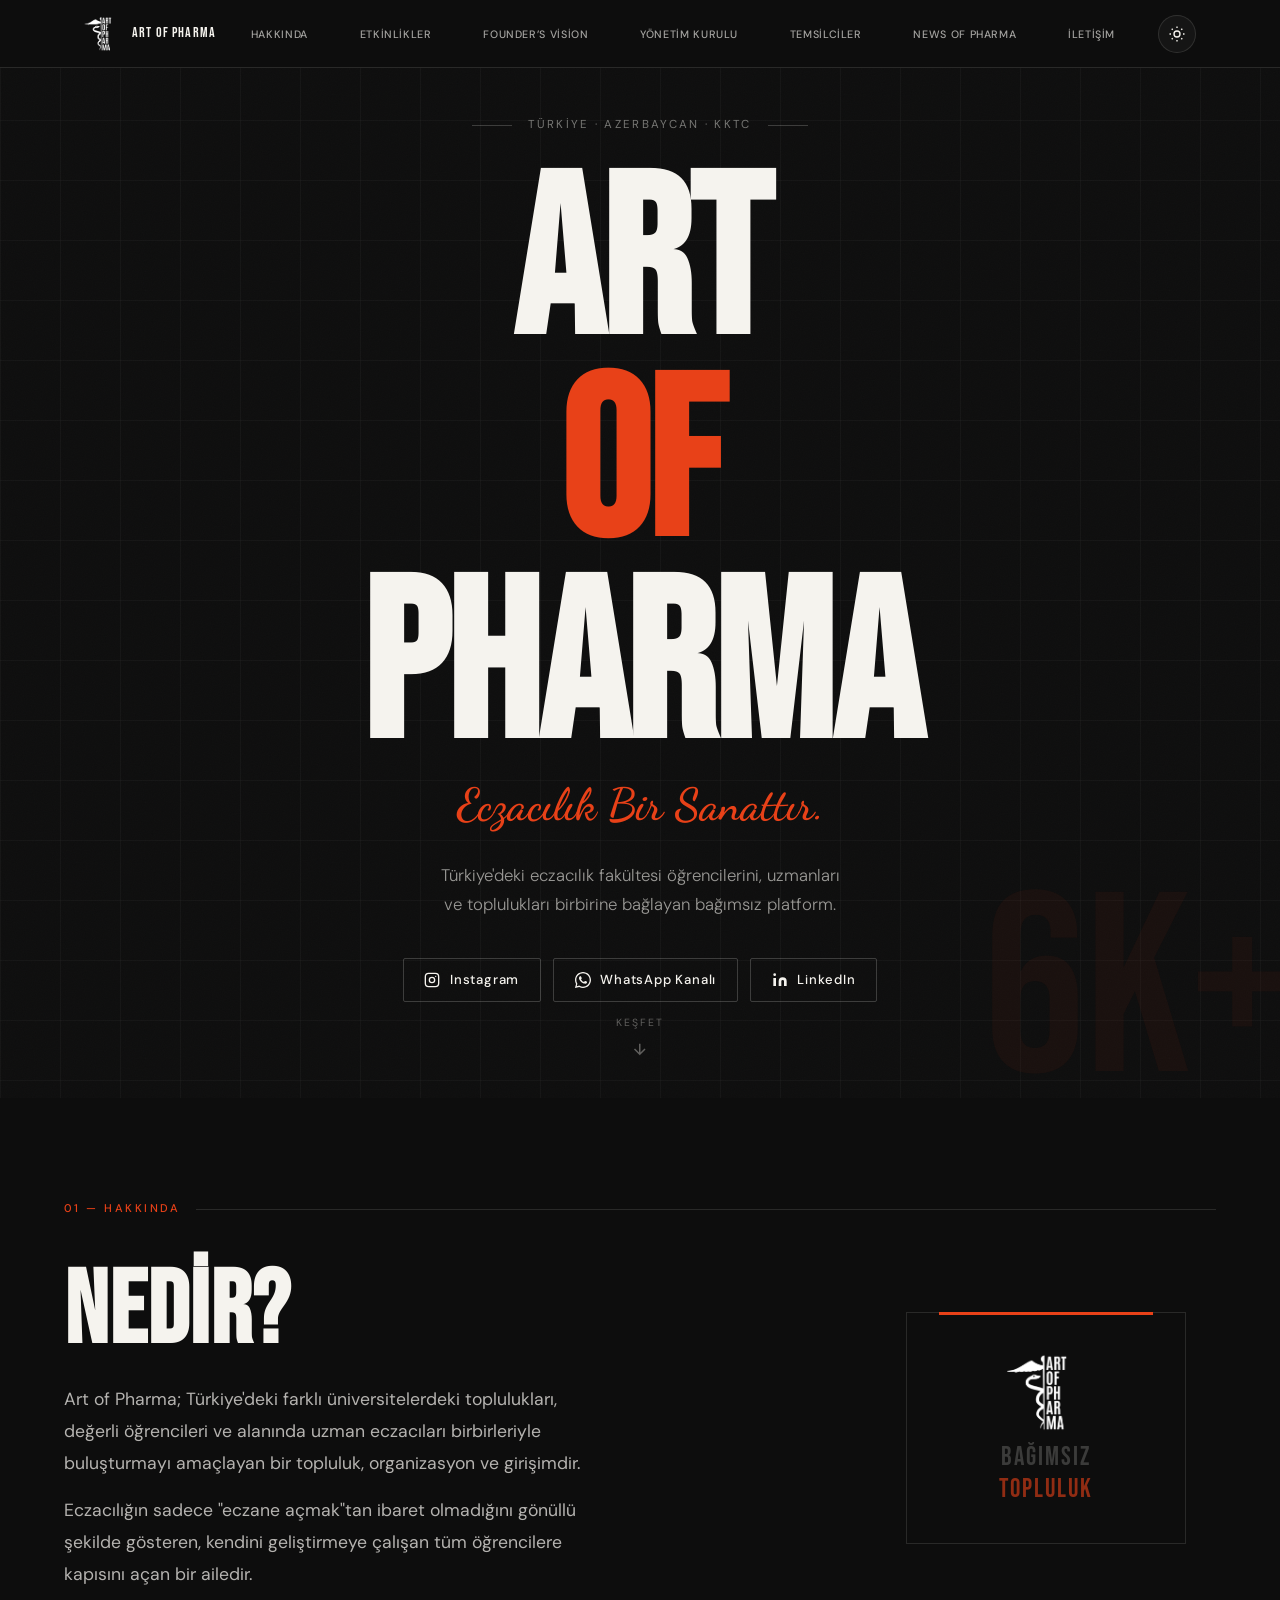
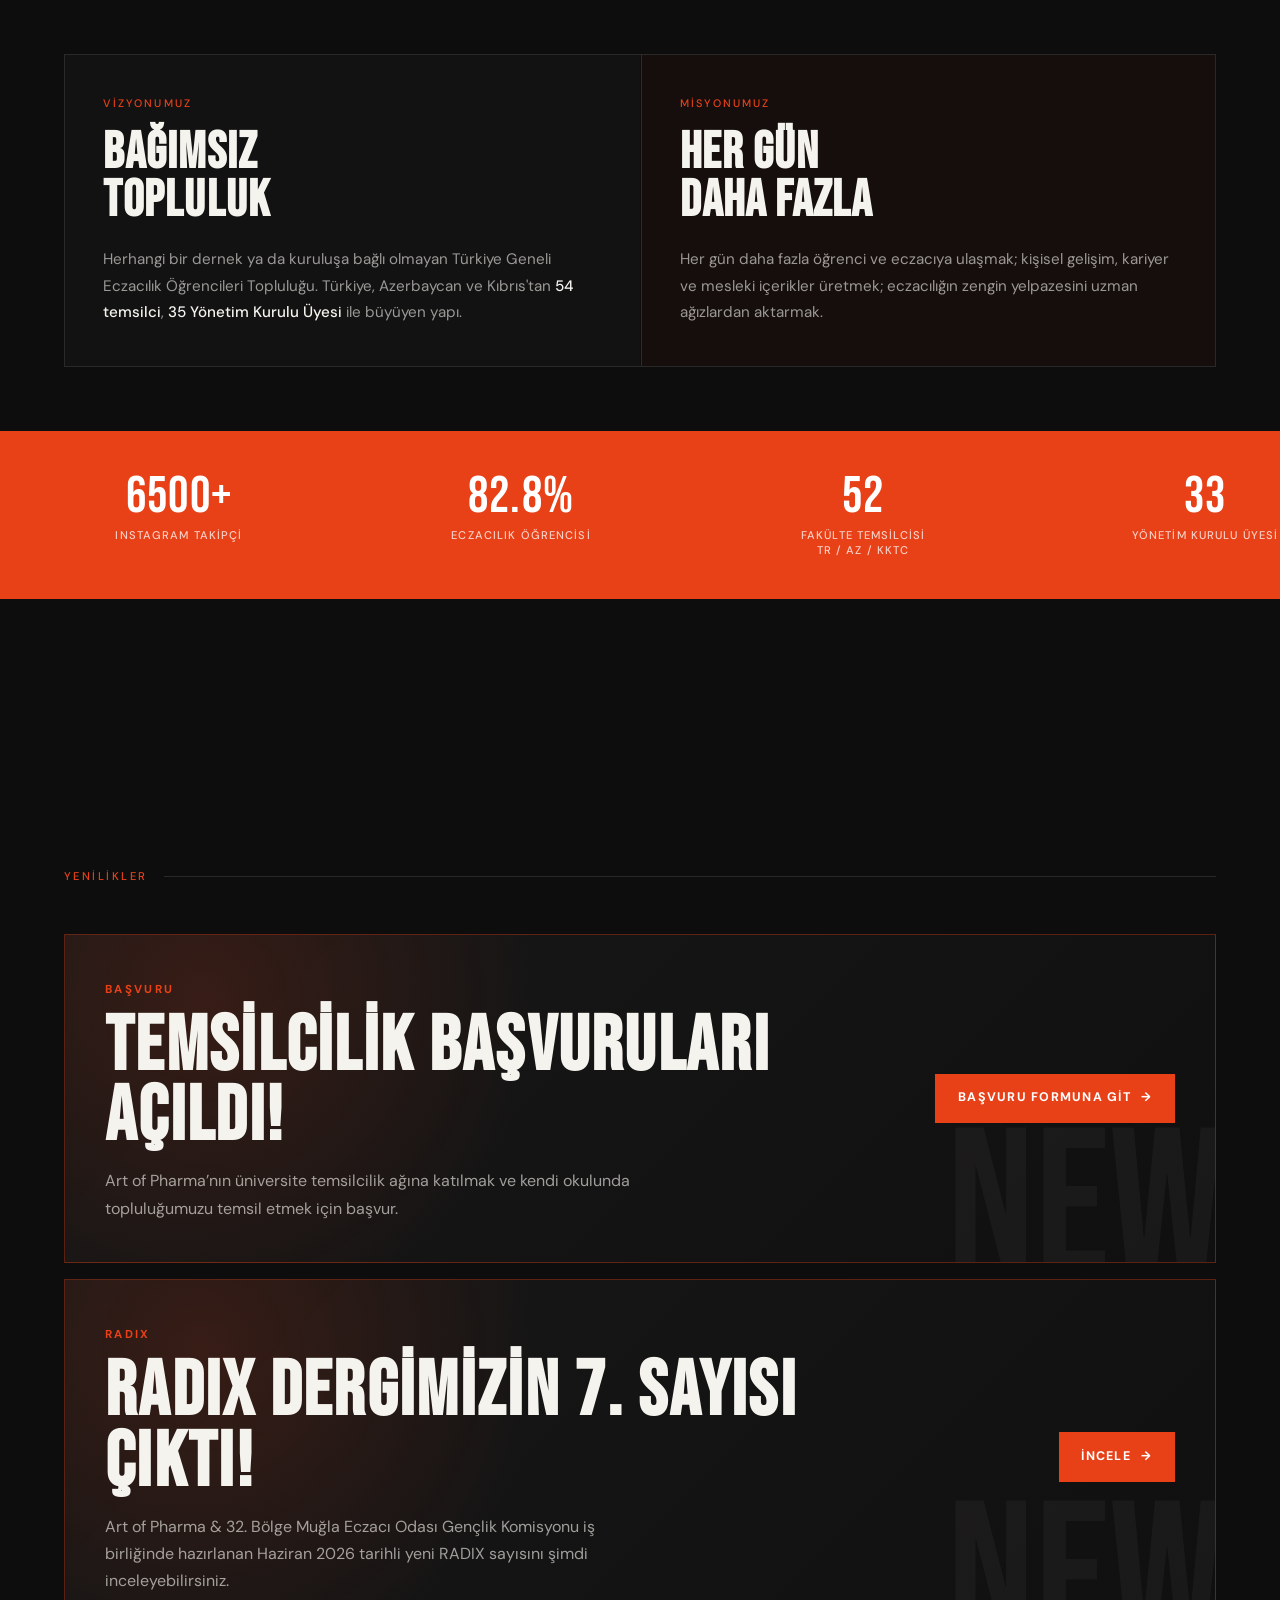
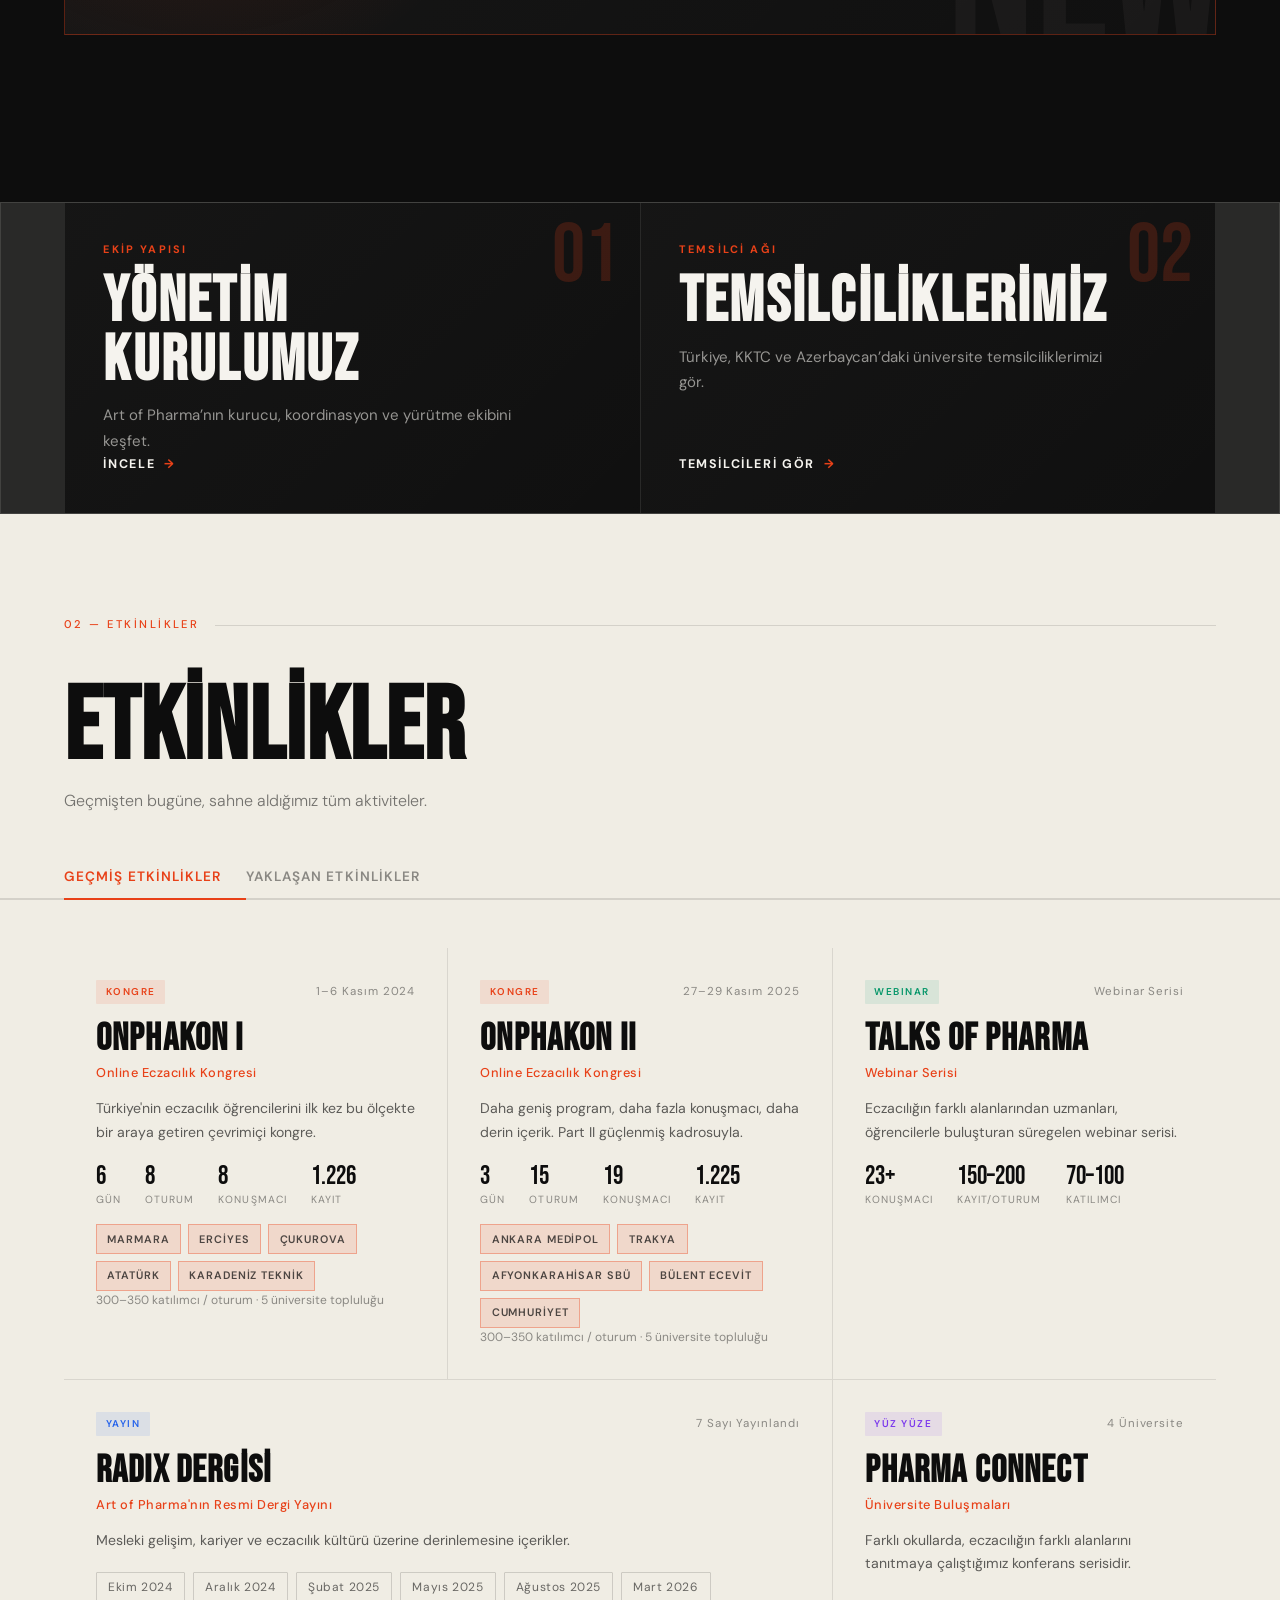
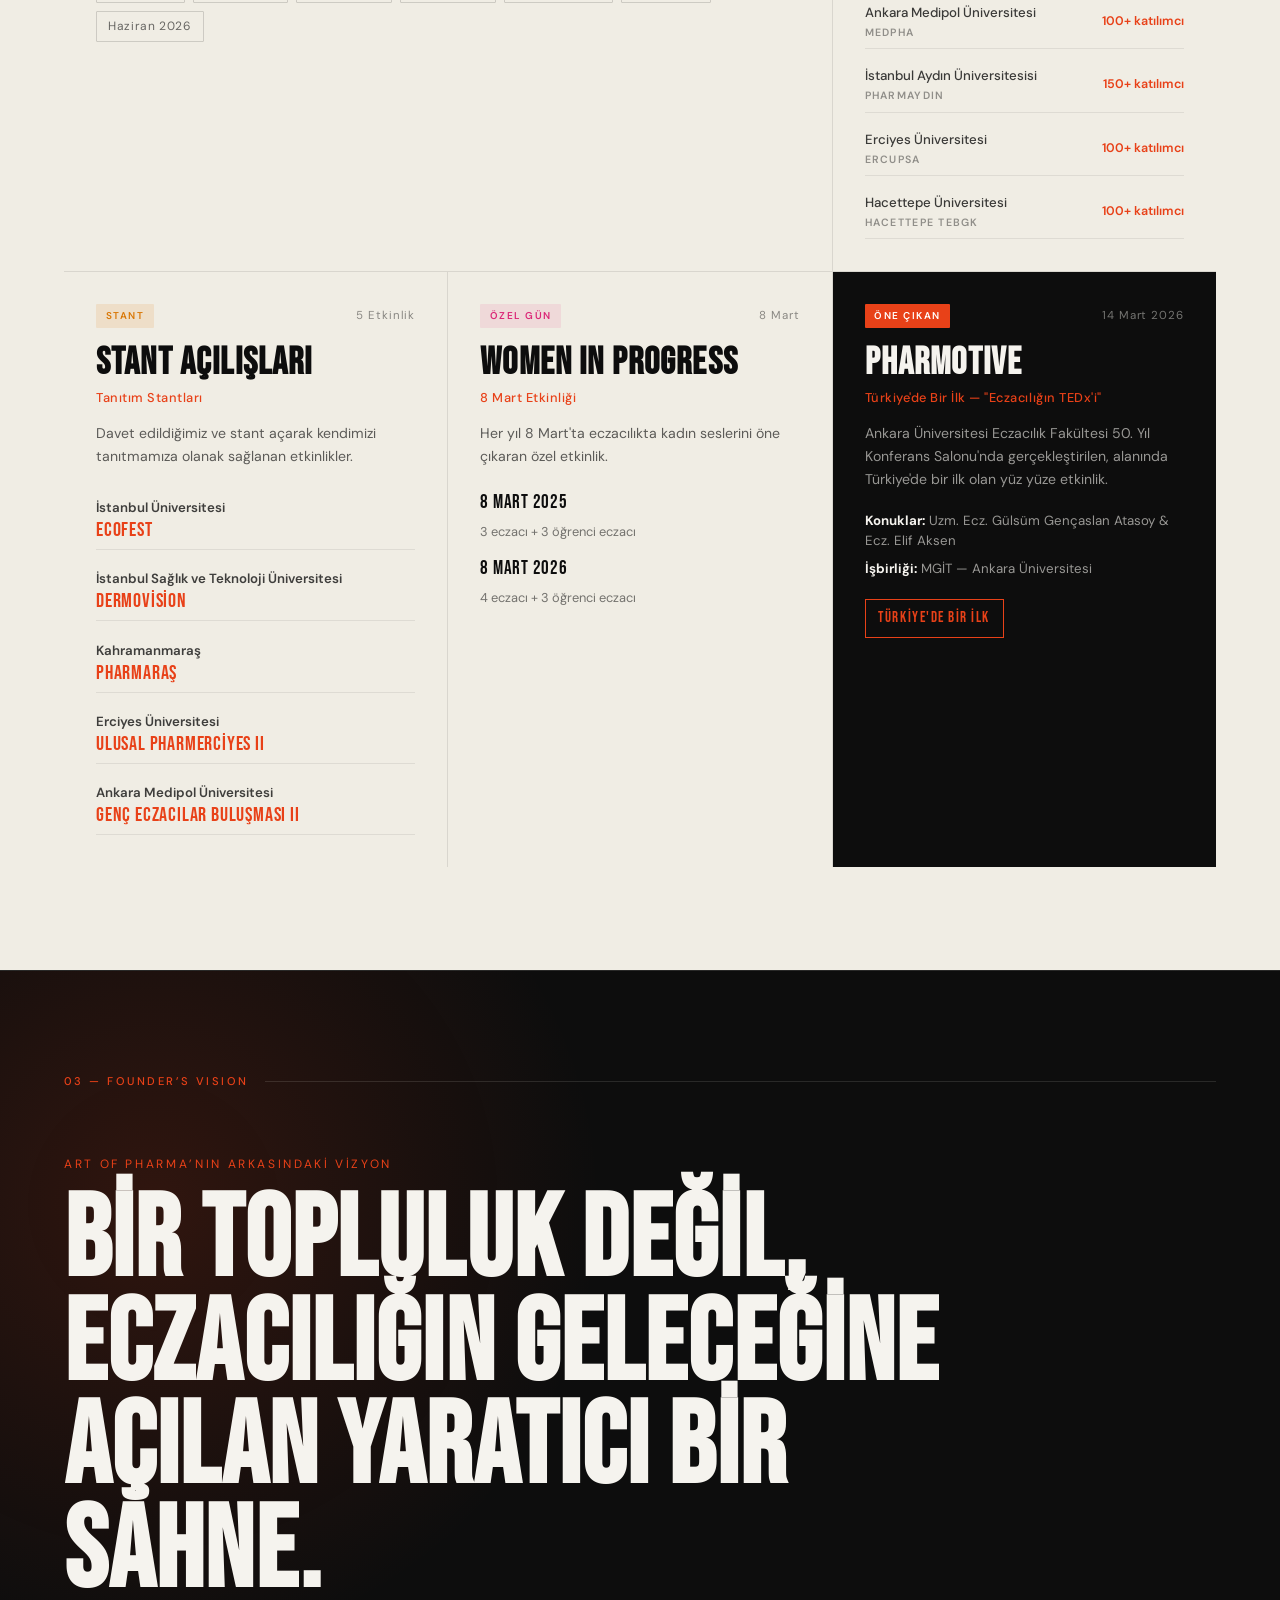
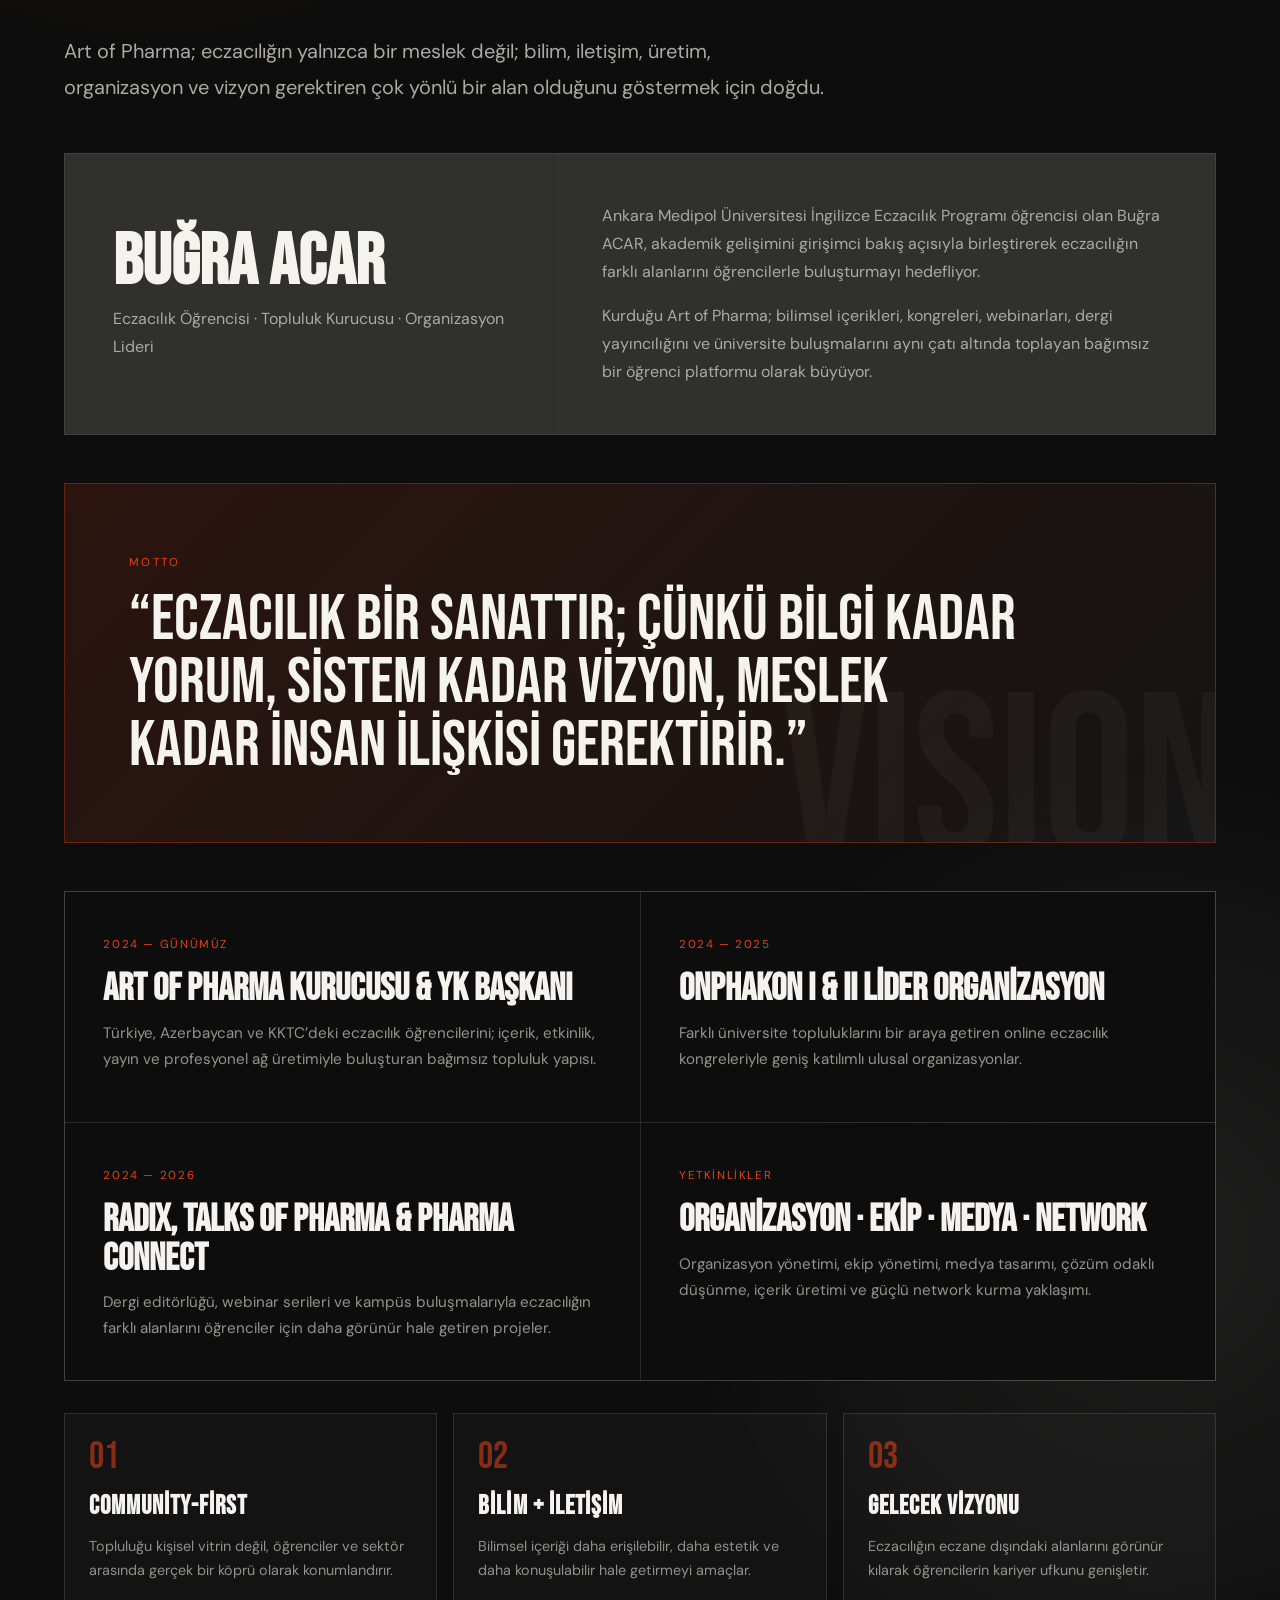
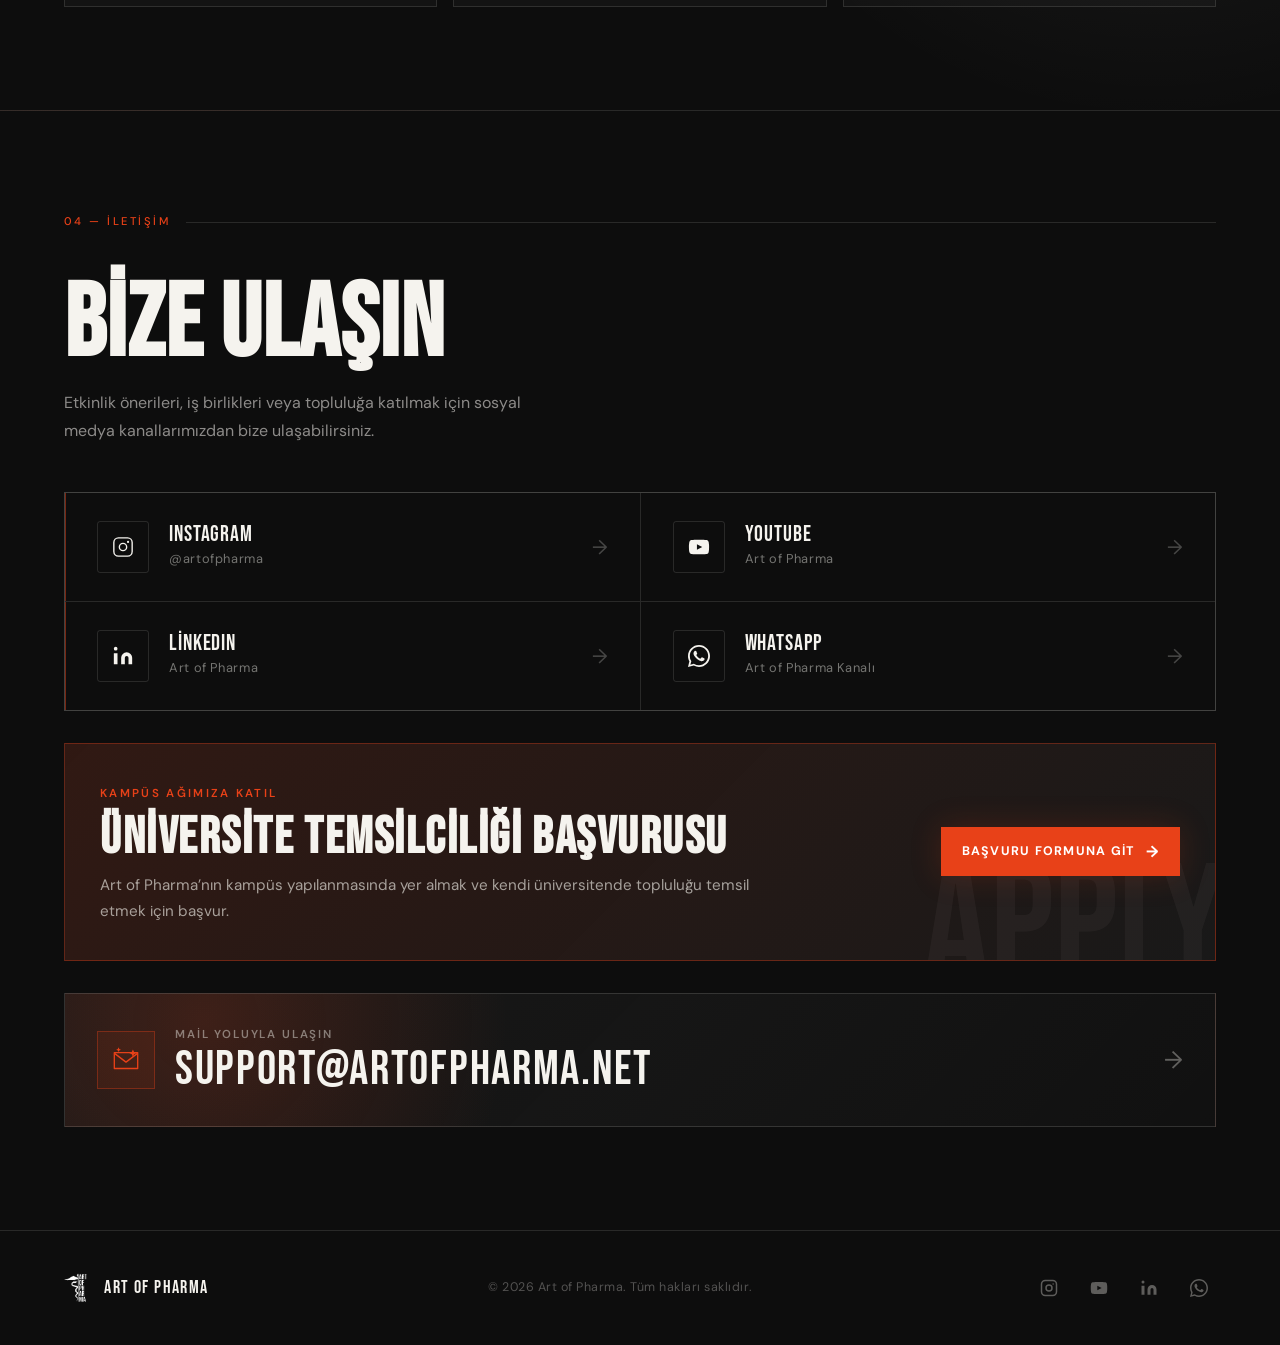
==== commit 94500258: "Update index.html" ====
--- a/index.html
+++ b/index.html
@@ -198,37 +198,37 @@
   <div class="stats-marquee">
     <div class="stats-set">
       <div class="stat-item">
-        <span class="stat-number" data-target="6000" data-suffix="+">0</span>
+        <span class="stat-number" data-target="6500" data-suffix="+">0</span>
         <span class="stat-label">Instagram Takipçi</span>
       </div>
       <div class="stat-divider" aria-hidden="true"></div>
 
       <div class="stat-item">
-        <span class="stat-number" data-target="84.6" data-suffix="%" data-decimal="1">0</span>
+        <span class="stat-number" data-target="82.8" data-suffix="%" data-decimal="1">0</span>
         <span class="stat-label">Eczacılık Öğrencisi</span>
       </div>
       <div class="stat-divider" aria-hidden="true"></div>
 
       <div class="stat-item">
-        <span class="stat-number" data-target="54" data-suffix="">0</span>
+        <span class="stat-number" data-target="52" data-suffix="">0</span>
         <span class="stat-label">Fakülte Temsilcisi<br>TR / AZ / KKTC</span>
       </div>
       <div class="stat-divider" aria-hidden="true"></div>
 
       <div class="stat-item">
-        <span class="stat-number" data-target="35" data-suffix="">0</span>
+        <span class="stat-number" data-target="33" data-suffix="">0</span>
         <span class="stat-label">Yönetim Kurulu Üyesi</span>
       </div>
       <div class="stat-divider" aria-hidden="true"></div>
 
       <div class="stat-item">
-        <span class="stat-number" data-target="50" data-suffix="+">0</span>
+        <span class="stat-number" data-target="70" data-suffix="+">0</span>
         <span class="stat-label">Ağırladığımız Konuşmacılar</span>
       </div>
       <div class="stat-divider" aria-hidden="true"></div>
 
       <div class="stat-item">
-        <span class="stat-number" data-target="6" data-suffix="">0</span>
+        <span class="stat-number" data-target="7" data-suffix="">0</span>
         <span class="stat-label">RADIX Dergi Sayısı</span>
       </div>
       <div class="stat-divider" aria-hidden="true"></div>
@@ -242,31 +242,31 @@
 
     <div class="stats-set" aria-hidden="true">
       <div class="stat-item">
-        <span class="stat-number">6000+</span>
+        <span class="stat-number">6500+</span>
         <span class="stat-label">Instagram Takipçi</span>
       </div>
       <div class="stat-divider" aria-hidden="true"></div>
 
       <div class="stat-item">
-        <span class="stat-number">84.6%</span>
+        <span class="stat-number">82.8%</span>
         <span class="stat-label">Eczacılık Öğrencisi</span>
       </div>
       <div class="stat-divider" aria-hidden="true"></div>
 
       <div class="stat-item">
-        <span class="stat-number">54</span>
+        <span class="stat-number">52</span>
         <span class="stat-label">Üniversite Temsilcisi<br>TR / AZ / KKTC</span>
       </div>
       <div class="stat-divider" aria-hidden="true"></div>
 
       <div class="stat-item">
-        <span class="stat-number">34</span>
+        <span class="stat-number">33</span>
         <span class="stat-label">Yönetim Kurulu Üyesi</span>
       </div>
       <div class="stat-divider" aria-hidden="true"></div>
 
       <div class="stat-item">
-        <span class="stat-number">60+</span>
+        <span class="stat-number">70+</span>
         <span class="stat-label">Ağırladığımız Konuşmacılar</span>
       </div>
       <div class="stat-divider" aria-hidden="true"></div>
@@ -712,7 +712,7 @@
         <div class="founder-kicker">Art of Pharma’nın arkasındaki vizyon</div>
         <h2 class="founder-title">Bir topluluk değil, eczacılığın geleceğine açılan yaratıcı bir sahne.</h2>
         <p class="founder-lead">
-          Art of Pharma; eczacılığın yalnızca bir meslek değil, bilim, iletişim, üretim, organizasyon ve vizyon gerektiren çok yönlü bir alan olduğunu göstermek için doğdu.
+          Art of Pharma; eczacılığın yalnızca bir meslek değil; bilim, iletişim, üretim, organizasyon ve vizyon gerektiren çok yönlü bir alan olduğunu göstermek için doğdu.
         </p>
       </div>
 
@@ -721,22 +721,22 @@
           
           <div>
             <h3>Buğra Acar</h3>
-            <p>Eczacılık Öğrencisi · Community Founder · Organizasyon Lideri</p>
+            <p>Eczacılık Öğrencisi · Topluluk Kurucusu · Organizasyon Lideri</p>
           </div>
         </div>
 
         <div class="founder-story">
           <p>
-            Ankara Medipol Üniversitesi İngilizce Eczacılık Programı öğrencisi olan Buğra Acar, akademik gelişimini girişimci bakış açısıyla birleştirerek eczacılığın farklı alanlarını öğrencilerle buluşturmayı hedefliyor.
+            Ankara Medipol Üniversitesi İngilizce Eczacılık Programı öğrencisi olan Buğra ACAR, akademik gelişimini girişimci bakış açısıyla birleştirerek eczacılığın farklı alanlarını öğrencilerle buluşturmayı hedefliyor.
           </p>
           <p>
-            Kurduğu Art of Pharma; bilimsel içerikleri, kongreleri, webinarları, dergi yayıncılığını ve kampüs buluşmalarını aynı çatı altında toplayan bağımsız bir öğrenci hareketi olarak büyüyor.
+            Kurduğu Art of Pharma; bilimsel içerikleri, kongreleri, webinarları, dergi yayıncılığını ve üniversite buluşmalarını aynı çatı altında toplayan bağımsız bir öğrenci platformu olarak büyüyor.
           </p>
         </div>
       </div>
 
       <div class="founder-manifesto reveal">
-        <span class="founder-manifesto-label">Manifesto</span>
+        <span class="founder-manifesto-label">Motto</span>
         <p>
           “Eczacılık bir sanattır; çünkü bilgi kadar yorum, sistem kadar vizyon, meslek kadar insan ilişkisi gerektirir.”
         </p>
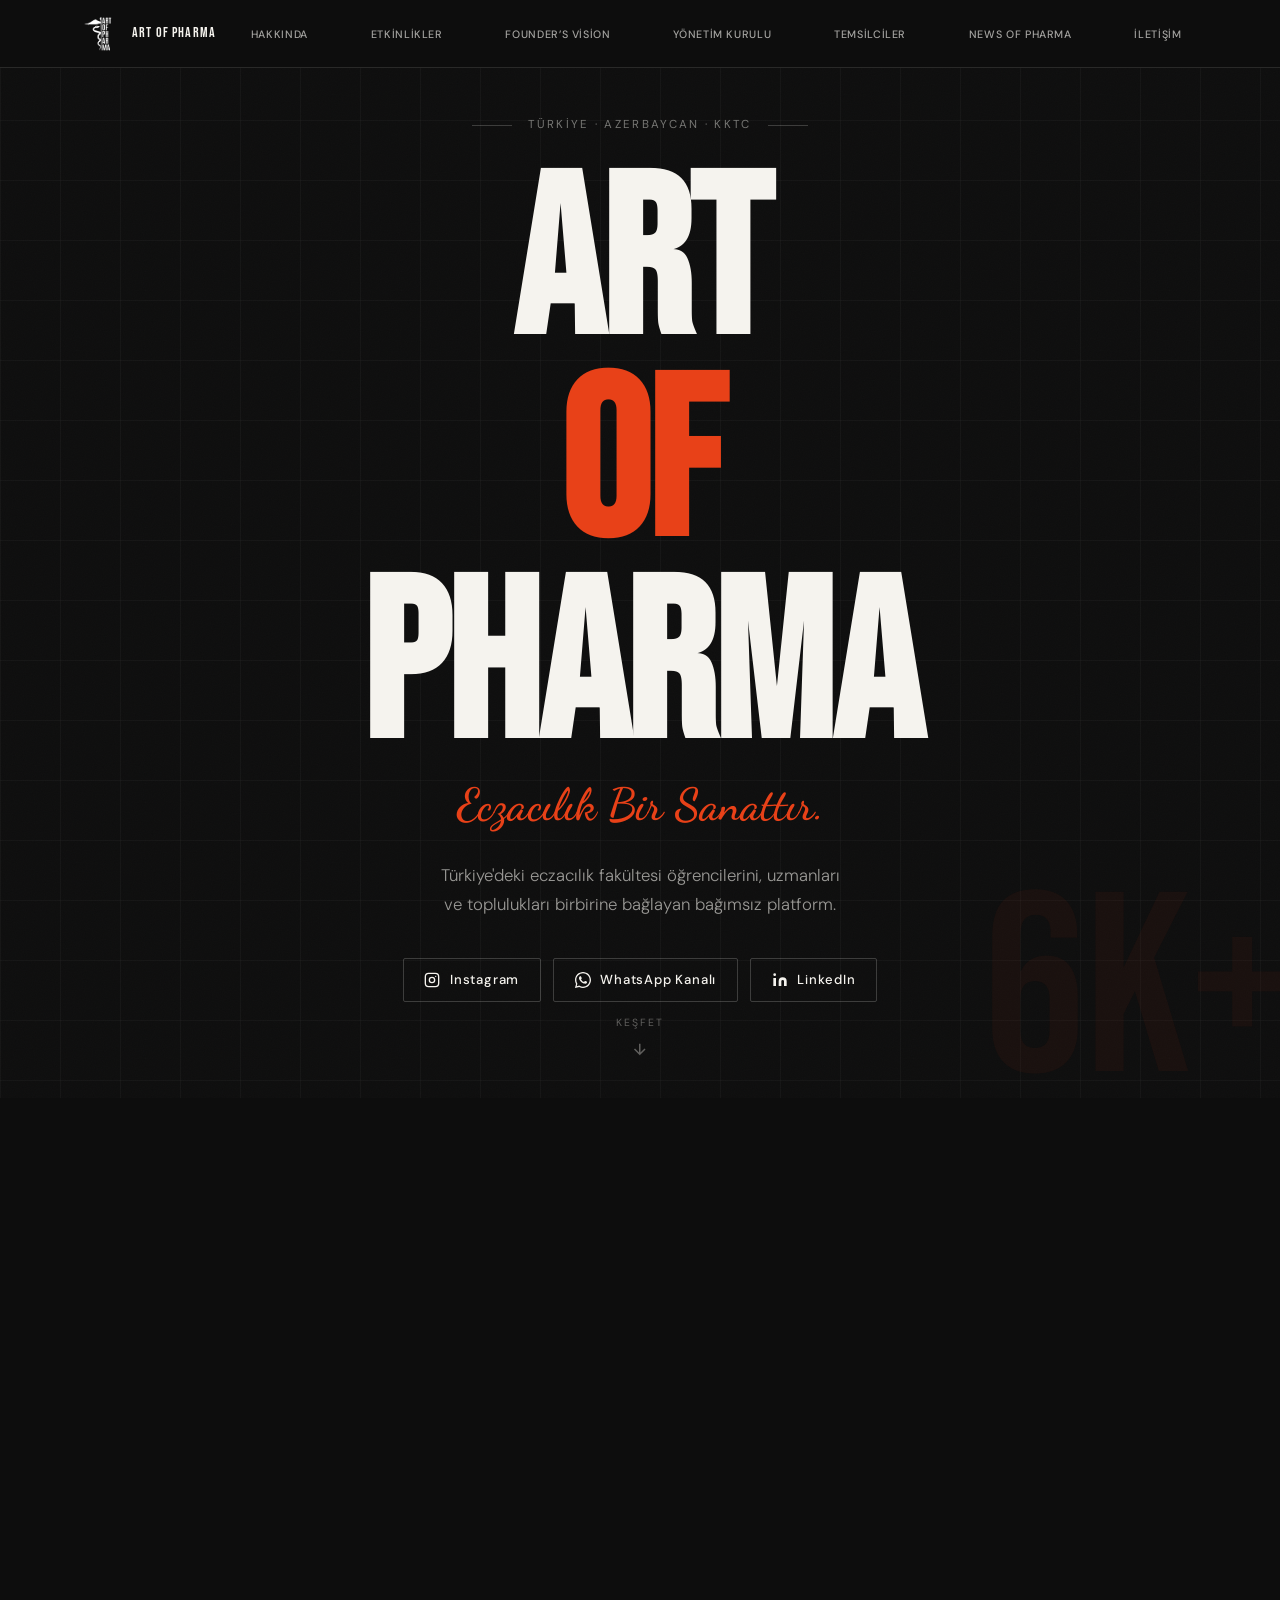
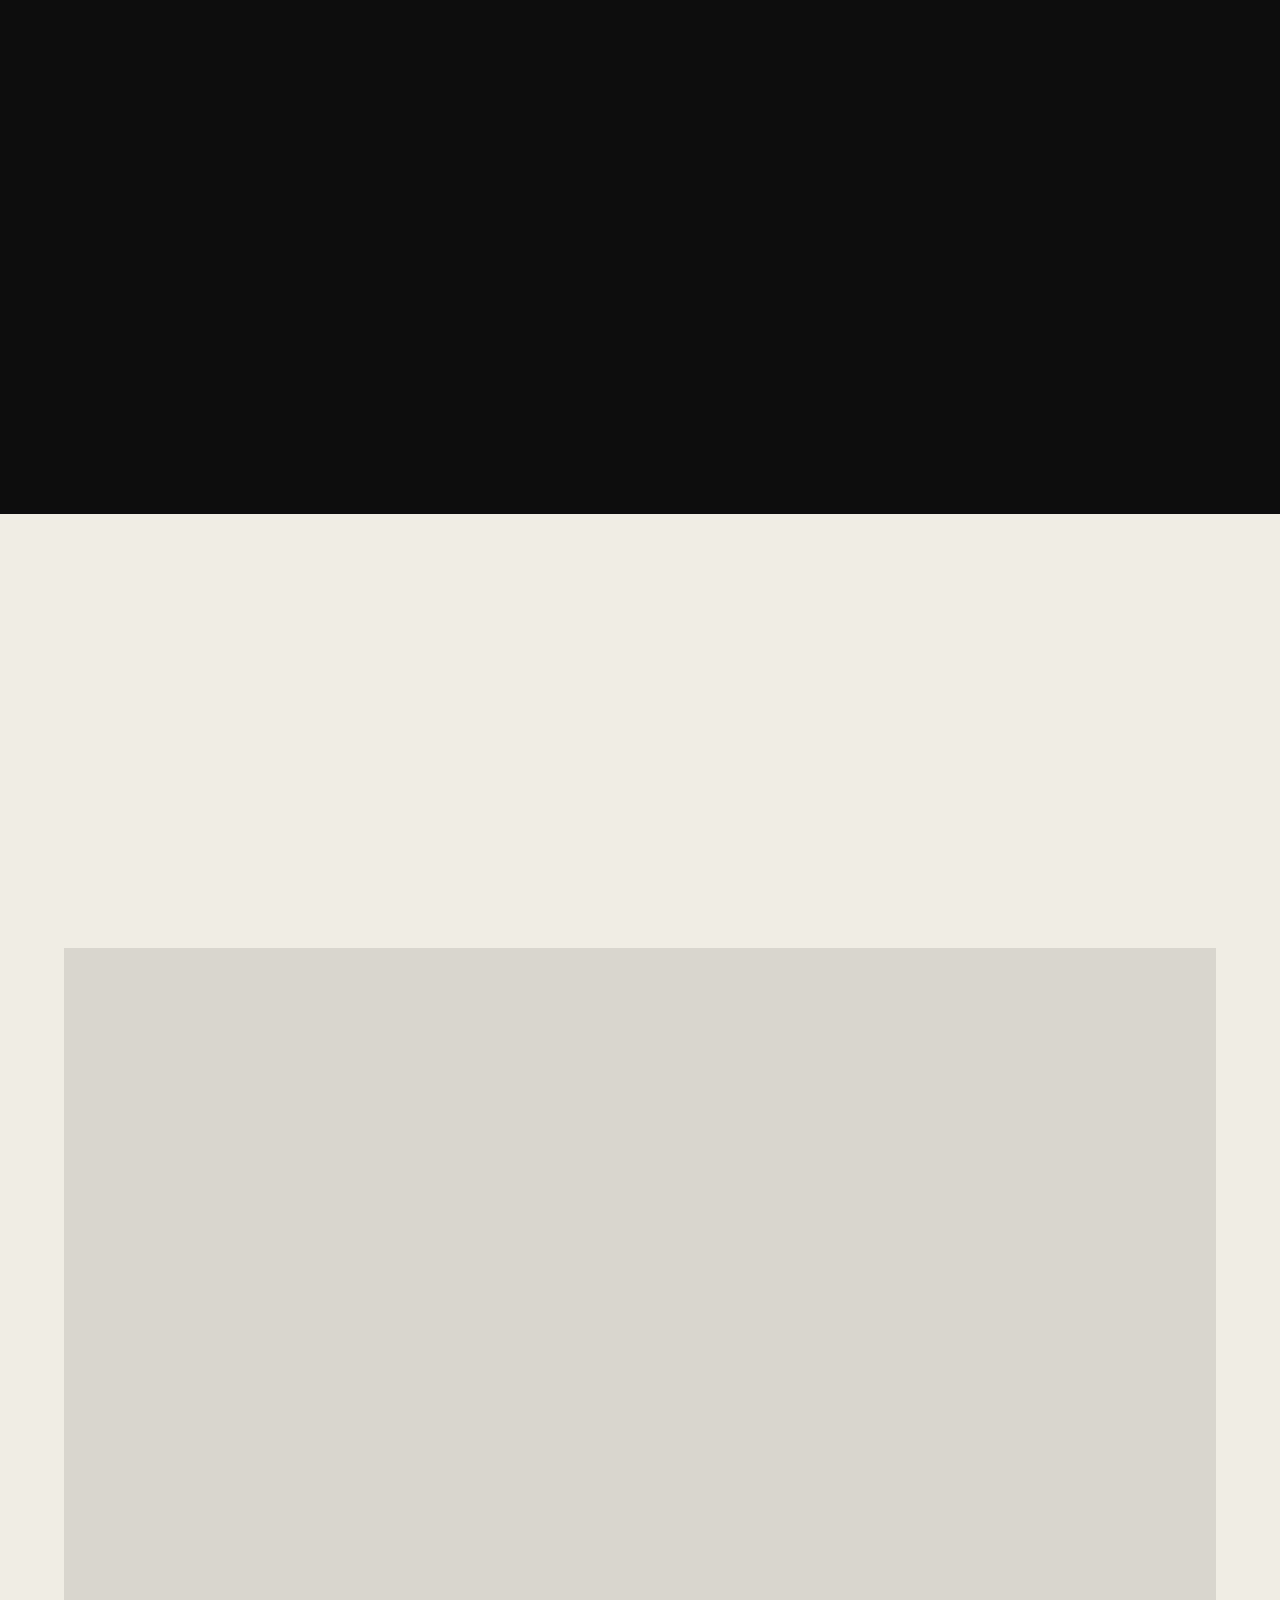
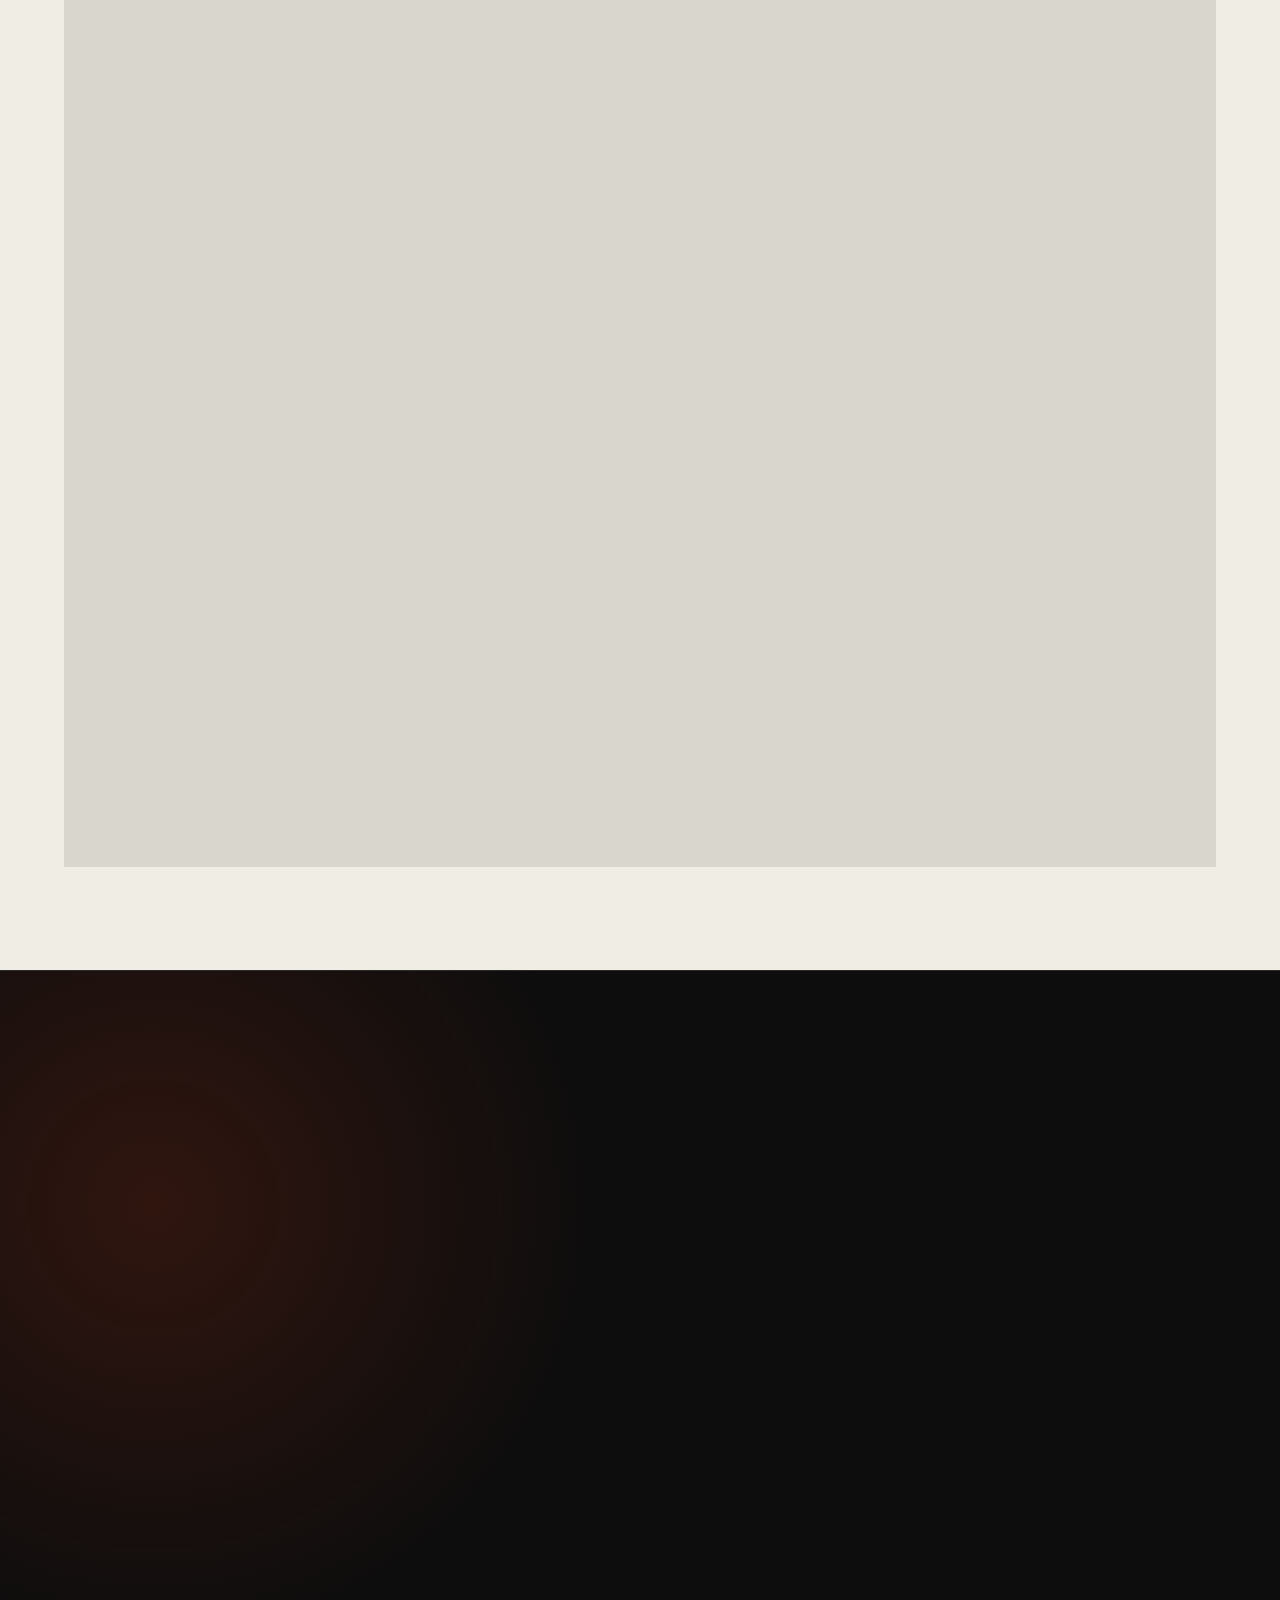
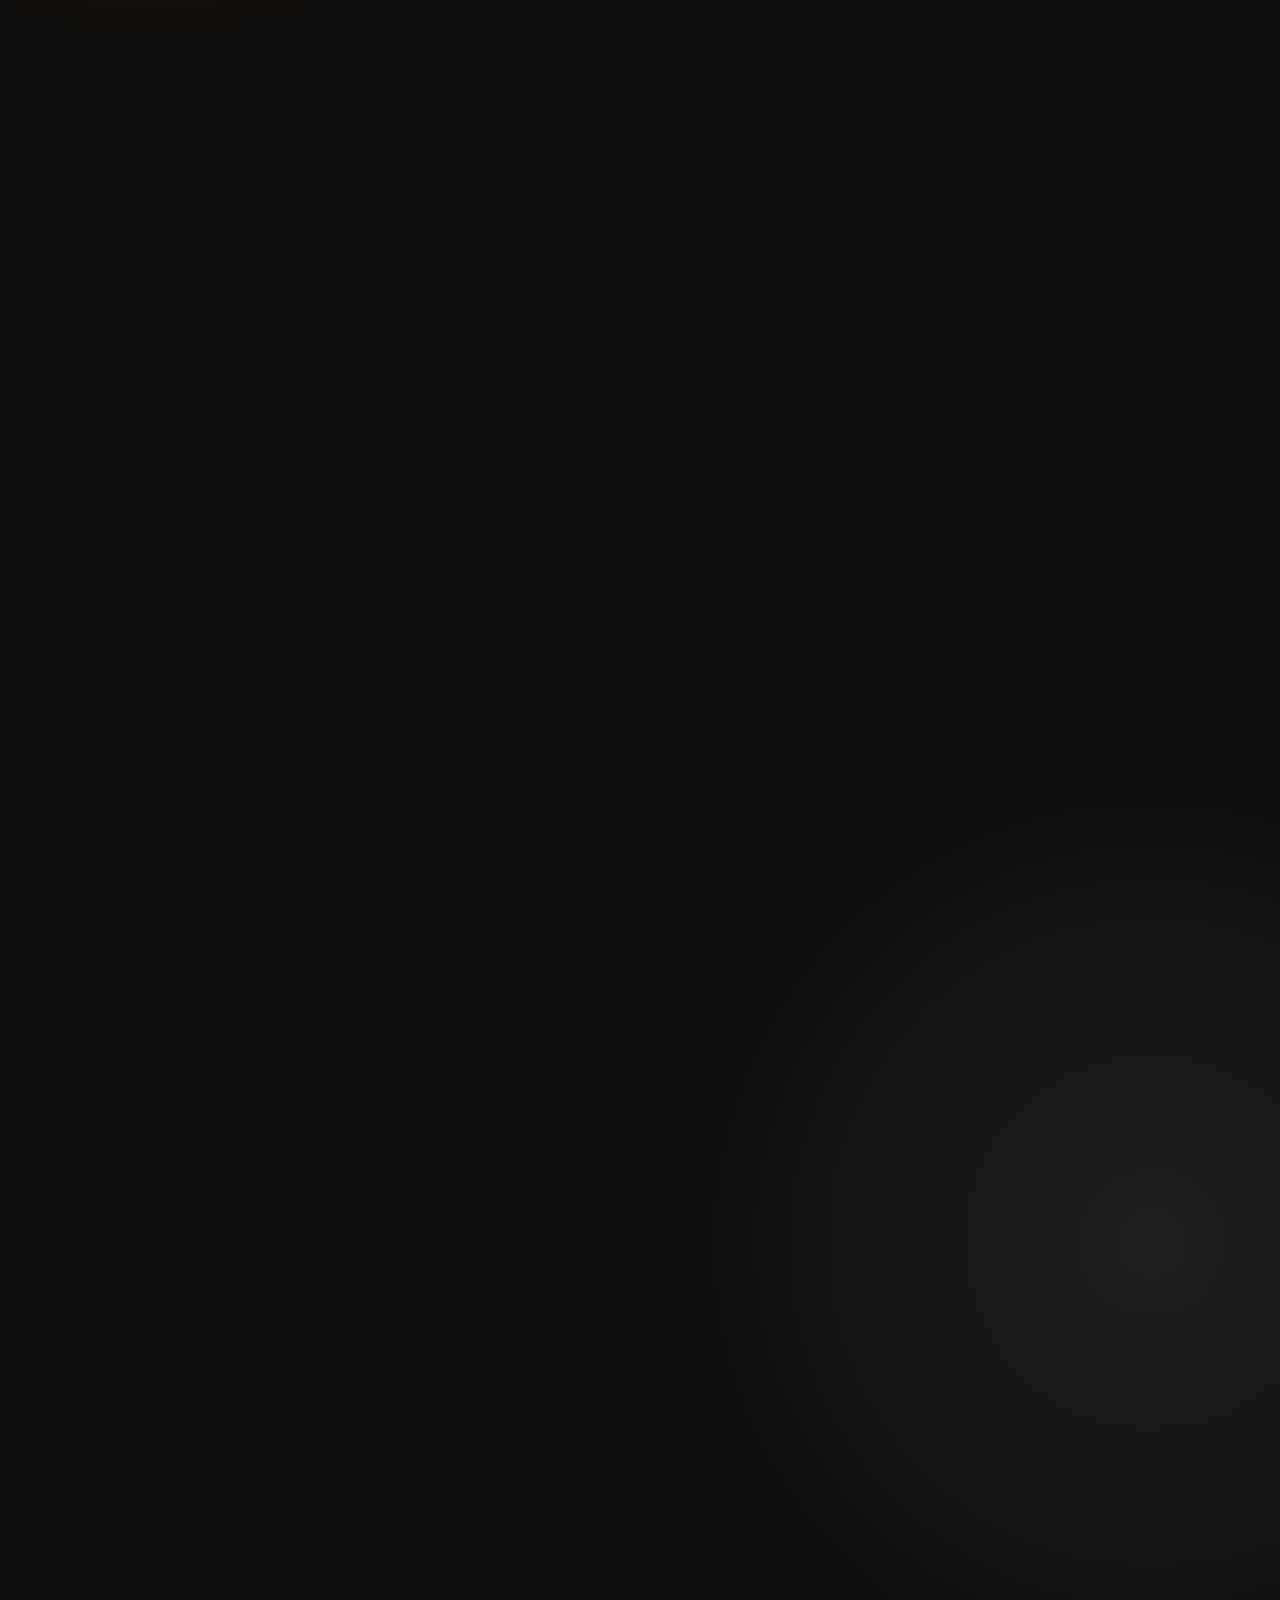
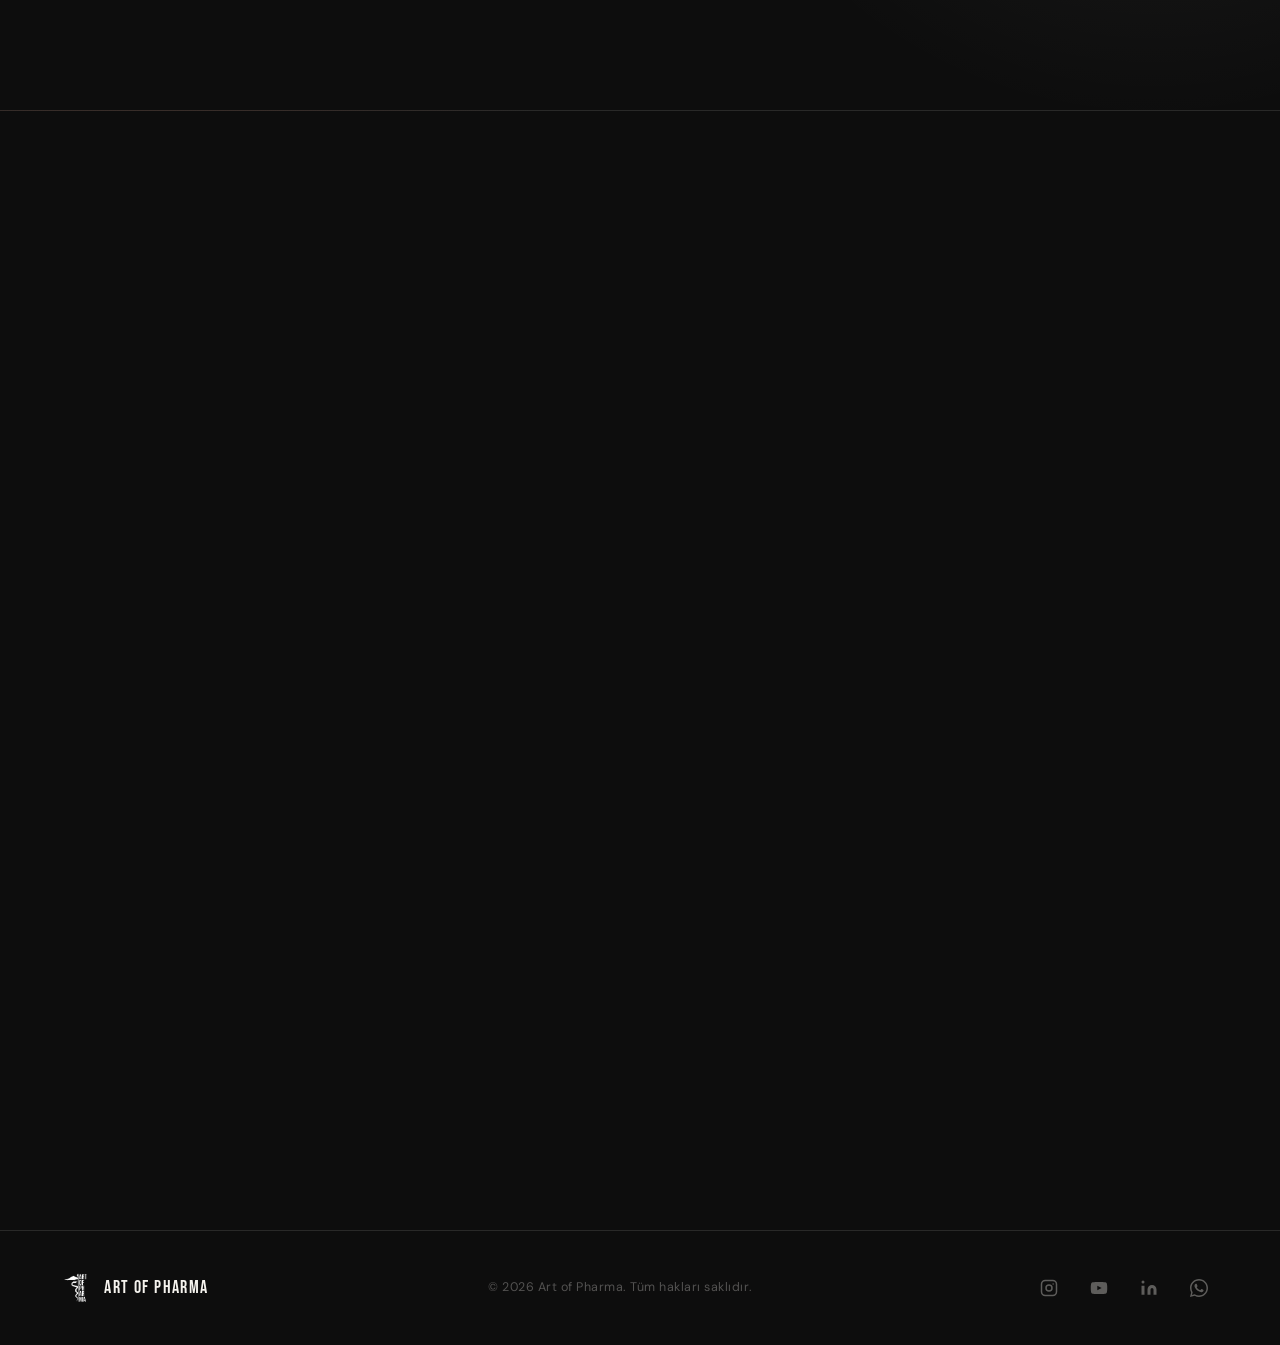
==== commit f08cfda3: "Güncellendi" ====
--- a/index.html
+++ b/index.html
@@ -677,6 +677,37 @@
           </a>
         </div>
 
+        <!-- ONPHAKON III GERİ SAYIM -->
+<div class="onphakon-countdown" id="onphakonCountdown" hidden>
+
+  <p class="onphakon-label">ONPHAKON III'E KALAN SÜRE</p>
+
+  <div class="countdown-wrapper">
+
+    <div class="countdown-item">
+      <span id="countdownDays">00</span>
+      <small>GÜN</small>
+    </div>
+
+    <div class="countdown-item">
+      <span id="countdownHours">00</span>
+      <small>SAAT</small>
+    </div>
+
+    <div class="countdown-item">
+      <span id="countdownMinutes">00</span>
+      <small>DAKİKA</small>
+    </div>
+
+    <div class="countdown-item">
+      <span id="countdownSeconds">00</span>
+      <small>SANİYE</small>
+    </div>
+
+  </div>
+
+</div>
+
         <!--
         YAKLAŞAN ETKİNLİK KARTI PLACEHOLDER
         Aşağıdaki bloku uncomment edip doldurun:
--- a/style.css
+++ b/style.css
@@ -972,6 +972,78 @@
   font-size: 1rem;
   color: rgba(13,13,13,0.55);
   max-width: 360px;
+}
+
+/* ONPHAKON III Countdown */
+.onphakon-countdown {
+  padding: 4rem 2rem 5rem;
+  text-align: center;
+}
+
+.onphakon-label {
+  font-family: var(--font-display);
+  font-size: clamp(1.3rem, 3vw, 2rem);
+  letter-spacing: 0.08em;
+  color: var(--near-black);
+  margin-bottom: 2rem;
+}
+
+.countdown-wrapper {
+  display: flex;
+  justify-content: center;
+  align-items: center;
+  gap: clamp(0.7rem, 2vw, 1.5rem);
+  flex-wrap: wrap;
+}
+
+.countdown-item {
+  width: clamp(75px, 12vw, 125px);
+  padding: 1.4rem 0.8rem;
+  border: 2px solid var(--orange);
+  border-radius: 4px;
+  background: transparent;
+}
+
+.countdown-item span {
+  display: block;
+  font-family: var(--font-display);
+  font-size: clamp(2rem, 5vw, 4rem);
+  line-height: 1;
+  color: var(--orange);
+}
+
+.countdown-item small {
+  display: block;
+  margin-top: 0.7rem;
+  font-size: 0.7rem;
+  font-weight: 600;
+  letter-spacing: 0.12em;
+  color: var(--near-black);
+}
+
+@media (max-width: 600px) {
+  .onphakon-countdown {
+    padding: 3rem 0.5rem;
+  }
+
+  .countdown-wrapper {
+    gap: 0.5rem;
+    flex-wrap: nowrap;
+  }
+
+  .countdown-item {
+    width: 22%;
+    padding: 1rem 0.25rem;
+  }
+
+  .countdown-item span {
+    font-size: clamp(1.6rem, 8vw, 2.4rem);
+  }
+
+  .countdown-item small {
+    font-size: 0.55rem;
+    letter-spacing: 0.06em;
+  }
 }
 
 /* Primary Button */
